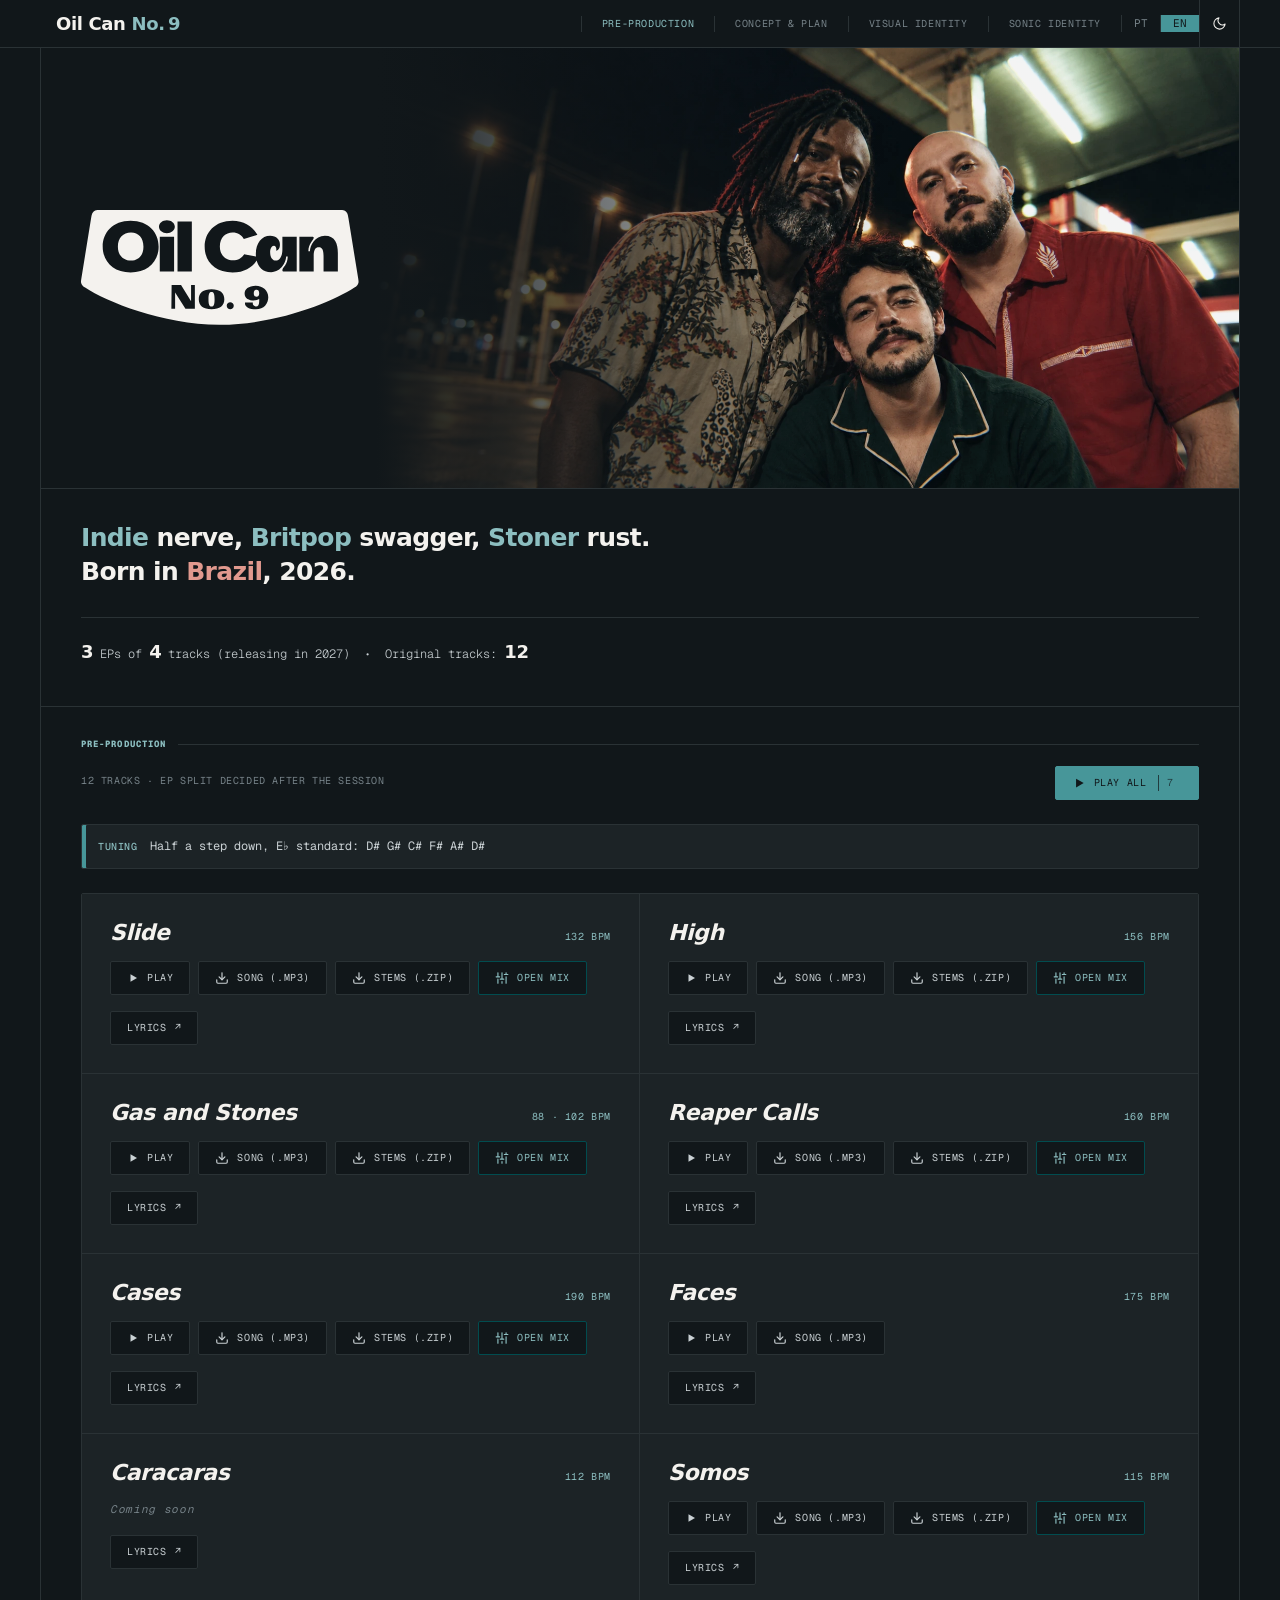
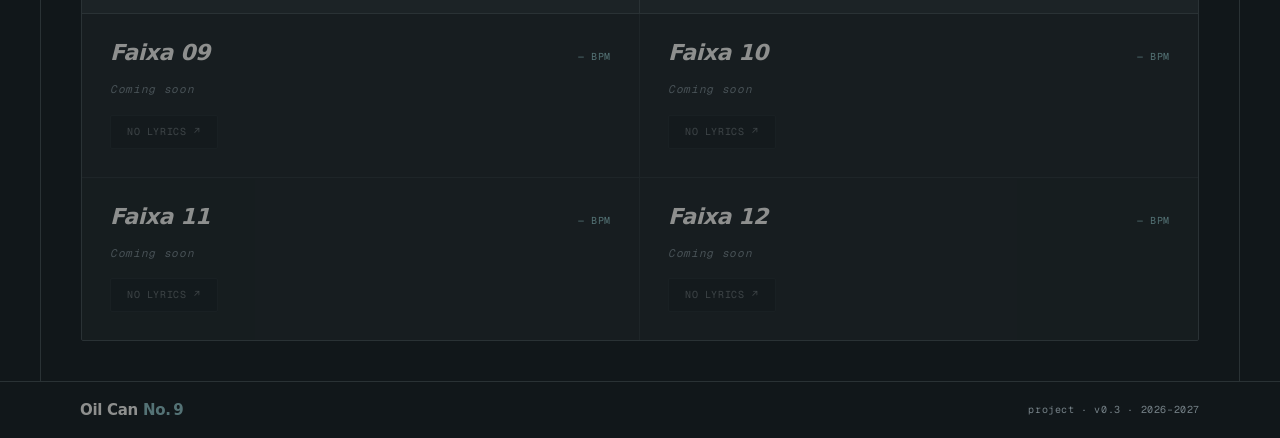
==== index.html @ 15b7b718 "Add synchronized stem mixer to the player" ====
<!DOCTYPE html>
<html lang="en" data-theme="dark">
<head>
<meta charset="UTF-8">
<meta name="viewport" content="width=device-width, initial-scale=1.0">
<title>Oil Can No. 9 — Projeto</title>
<meta name="description" content="Diretrizes e plano do projeto Oil Can No. 9 (OCN9): pré-produção, conceito, identidade visual e identidade sonora.">
<meta name="color-scheme" content="light dark">
<meta name="theme-color" content="#11171A">

<!-- Ícones: SVG para navegador moderno, PNG de reserva e o da tela
     inicial do iPhone (quadrado cheio — o iOS arredonda sozinho). -->
<link rel="icon" href="assets/icons/favicon.svg" type="image/svg+xml">
<link rel="icon" href="assets/icons/favicon-32.png" type="image/png" sizes="32x32">
<link rel="apple-touch-icon" href="assets/icons/apple-touch-icon.png">

<!-- Miniatura ao compartilhar (WhatsApp, iMessage, redes). A imagem
     precisa de URL absoluta; abaixo de 300 KB o WhatsApp mostra grande. -->
<meta property="og:type" content="website">
<meta property="og:site_name" content="Oil Can No. 9">
<meta property="og:title" content="Oil Can No. 9 — Projeto">
<meta property="og:description" content="Pré-produção, conceito, identidade visual e identidade sonora da Oil Can No. 9.">
<meta property="og:url" content="https://oilcan.vercel.app/">
<meta property="og:image" content="https://oilcan.vercel.app/assets/icons/og-image.jpg">
<meta property="og:image:width" content="1200">
<meta property="og:image:height" content="630">
<meta property="og:image:alt" content="Logotipo Oil Can No. 9 ao lado da foto dos três integrantes à noite">
<meta property="og:locale" content="pt_BR">
<meta name="twitter:card" content="summary_large_image">

<link rel="preconnect" href="https://api.fontshare.com">
<link rel="preconnect" href="https://fonts.googleapis.com">
<link rel="preconnect" href="https://fonts.gstatic.com" crossorigin>
<link rel="stylesheet" href="https://api.fontshare.com/v2/css?f[]=cabinet-grotesk@800,700,500,400&display=swap">
<link rel="stylesheet" href="https://fonts.googleapis.com/css2?family=Geist+Mono:wght@300;400;500&display=swap">

<!-- Cascata do design system: tokens → base → layout → componentes → utilitários.
     A ordem importa: utilitários sempre por último. -->
<link rel="stylesheet" href="css/tokens.css">
<link rel="stylesheet" href="css/base.css">
<link rel="stylesheet" href="css/layout.css">
<link rel="stylesheet" href="css/components.css">
<link rel="stylesheet" href="css/utilities.css">

<!-- Aplica o tema salvo antes da primeira pintura, para não piscar branco. -->
<script>
  /* O padrão da marca é a UI negativa. O <html> já nasce data-theme="dark";
     isto aqui só respeita uma escolha anterior do visitante. */
  try {
    var t = localStorage.getItem('ocn9:theme');
    if (t === 'light' || t === 'dark') document.documentElement.setAttribute('data-theme', t);
  } catch (e) {}
</script>
</head>
<body>

<a class="skip-link" href="#main">Ir para o conteúdo</a>

<!-- ============================================================
     SPRITE SVG
     O logotipo fica inline para poder trocar de cor por CSS —
     só a versão monocromática existe. O símbolo (a lata) é pesado
     e entra por <img>, em dois arquivos: 2 cores e negativo creme.
     ============================================================ -->
<svg width="0" height="0" style="position:absolute" aria-hidden="true" focusable="false" xmlns="http://www.w3.org/2000/svg">
  <defs>
    <g id="ocn9-logo">
<path d="M556.619 0C563.299 2.39626e-08 566.639 0.00050211 569.335 1.22363C571.711 2.30176 573.729 4.0369 575.153 6.22363C576.767 8.70513 577.271 12.0076 578.275 18.6113L599.235 148.081C599.907 152.504 600.243 154.716 599.799 157.028C599.441 158.893 598.443 161.145 597.303 162.664C595.889 164.547 594.28 165.616 591.064 167.752C545.043 198.31 424.626 247.773 300.99 248.296L300.986 248.301C300.657 248.301 300.327 248.3 299.999 248.299C299.672 248.3 299.344 248.301 299.016 248.301L299.013 248.299L299.01 248.296C175.374 247.773 54.9576 198.31 8.93668 167.752C5.72008 165.616 4.11096 164.547 2.69742 162.664C1.55725 161.145 0.559604 158.893 0.201329 157.028C-0.242777 154.716 0.093272 152.504 0.765782 148.081L21.7267 18.6113C22.7308 12.0078 23.2324 8.7051 24.8468 6.22363C26.2699 4.03673 28.2893 2.30184 30.6652 1.22363C33.3612 0.000410795 36.7024 1.66684e-08 43.382 0H556.619ZM322.55 199.301C318.53 199.301 315.035 202.445 315.035 206.9C315.035 211.617 318.53 214.675 322.55 214.675C326.744 214.675 330.239 211.617 330.239 206.9C330.239 202.446 326.744 199.301 322.55 199.301ZM282.232 171.436C264.056 171.436 254.619 178.861 254.619 193.012C254.619 207.25 264.057 214.587 282.232 214.587C300.319 214.587 309.844 207.25 309.844 193.012C309.844 178.861 300.319 171.436 282.232 171.436ZM377.822 164.011C361.832 164.011 353.705 172.047 353.705 180.782C353.705 190.653 363.23 195.545 373.803 195.545C378.172 195.545 382.104 194.671 385.249 192.662V197.117C385.249 204.979 382.977 208.385 378.259 208.385C373.453 208.385 371.356 205.065 371.356 201.746C371.356 201.222 371.443 200.698 371.53 200.174H354.666C354.579 200.785 354.491 201.397 354.491 202.009C354.492 209.433 363.754 214.587 378.259 214.587C395.648 214.587 404.822 202.445 404.822 188.644C404.822 174.93 393.551 164.011 377.822 164.011ZM195.913 162.264L195.389 213.714H203.428V178.511L225.797 213.714H246.157V162.264H237.944V197.204L216.273 162.264H195.913ZM282.232 177.463C286.688 177.463 288.785 180.957 288.785 193.012C288.785 205.153 286.688 208.647 282.232 208.647C277.688 208.647 275.591 205.153 275.591 193.012C275.591 180.957 277.688 177.463 282.232 177.463ZM379.483 172.134C382.803 172.134 385.249 174.58 385.249 179.733C385.249 185.062 382.803 187.421 379.483 187.421C376.075 187.421 373.453 185.062 373.453 179.733C373.453 174.58 376.075 172.134 379.483 172.134ZM107.229 23.1982C68.3698 23.1983 46.9251 48.8167 46.925 79.3281C46.925 109.552 68.3696 135.026 107.229 135.026C146.232 135.026 167.82 109.552 167.82 79.3281C167.82 48.8167 146.231 23.1983 107.229 23.1982ZM327.655 23.1982C289.804 23.1982 267.352 48.2416 267.352 79.041C267.352 110.704 288.653 135.026 327.655 135.026C354.406 135.026 370.903 122.89 379.735 109.054C383.264 122.609 392.469 134.307 410.92 134.307C433.947 134.306 443.446 111.135 443.446 100.772H446.901C446.901 118.043 435.387 125.096 435.387 129.989C435.387 131.86 435.674 132.868 439.56 132.868H466.33V58.0283H435.387V85.373C435.387 100.629 428.91 109.408 421.138 109.408C413.798 109.408 408.905 102.5 408.904 91.2744C408.904 84.3662 411.927 77.4573 416.964 77.457C420.706 77.4571 422.289 81.631 422.289 84.6533C422.289 85.8046 422.146 86.9562 421.714 88.1074C425.888 87.3877 430.062 83.5016 430.062 74.7227C430.062 65.08 423.009 55.8693 408.761 55.8691C390.627 55.8691 377.961 72.1322 377.961 94.584C377.961 96.6086 378.058 98.6684 378.265 100.73L352.697 95.7354C348.092 103.939 339.457 108.833 328.087 108.833C314.99 108.833 300.166 99.9095 300.166 79.041C300.166 59.0358 312.975 48.8164 327.655 48.8164C338.881 48.8165 347.229 54.142 351.979 62.7773L381.338 53.71C372.559 37.303 353.993 23.1983 327.655 23.1982ZM208.66 132.868H239.604V24.9258H208.66V132.868ZM527.217 55.8691C505.341 55.8694 494.979 77.8896 494.979 89.4033H491.525C491.525 72.5645 503.038 64.936 503.038 60.1865C503.038 59.0352 502.75 58.0283 499.008 58.0283H472.095V132.868H503.038V99.334C503.038 86.0932 506.925 80.7676 513.977 80.7676C521.604 80.7677 524.339 86.6686 524.339 100.341V132.868H555.282V92.8574C555.282 73.4279 549.669 55.8692 527.217 55.8691ZM170.309 132.867H201.252V58.0283H170.309V132.867ZM108.092 48.8164C124.499 48.8164 135.006 60.6186 135.006 79.1846C135.006 97.4626 124.499 109.408 108.092 109.408C91.1093 109.408 79.7395 97.4626 79.7394 79.1846C79.7395 60.6187 91.1092 48.8165 108.092 48.8164ZM185.709 22.335C176.066 22.335 168.582 28.5241 168.582 36.2959C168.582 44.0675 176.067 50.2559 185.709 50.2559C195.208 50.2556 202.835 44.0673 202.835 36.2959C202.835 28.5242 195.208 22.3352 185.709 22.335Z" fill="currentColor"/>
</g>
  </defs>
</svg>

<!-- ============================================================
     NAVEGAÇÃO
     ============================================================ -->
<nav class="nav" id="nav">
  <div class="nav__inner">
    <div class="nav__brand">
      <span class="wordmark">Oil Can <span class="wordmark__no9">No.&thinsp;9</span></span>
    </div>

    <!-- No desktop este bloco é a própria barra; abaixo de 600px ele vira
         a gaveta que o hambúrguer abre. Os botões são os mesmos nos dois
         casos — só a apresentação muda. -->
    <div class="nav__menu" id="navMenu">
      <ul class="nav__tabs" role="tablist" aria-label="Seções do projeto">
        <li role="presentation">
          <button class="nav__tab" role="tab" id="tab-preprod" aria-controls="panel-preprod"
                  aria-selected="true" tabindex="0" data-i18n="navPre">Pre-production</button>
        </li>
        <li role="presentation">
          <button class="nav__tab" role="tab" id="tab-plano" aria-controls="panel-plano"
                  aria-selected="false" tabindex="-1" data-i18n="navCon">Concept & plan</button>
        </li>
        <li role="presentation">
          <button class="nav__tab" role="tab" id="tab-visual" aria-controls="panel-visual"
                  aria-selected="false" tabindex="-1" data-i18n="navVis">Visual identity</button>
        </li>
        <li role="presentation">
          <button class="nav__tab" role="tab" id="tab-sonora" aria-controls="panel-sonora"
                  aria-selected="false" tabindex="-1" data-i18n="navSon">Sonic identity</button>
        </li>
      </ul>

      <ul class="nav__lang">
        <li><button class="nav__tab nav__util" data-lang="pt" aria-pressed="false" lang="pt">PT</button></li>
        <li><button class="nav__tab nav__util" data-lang="en" aria-pressed="true" lang="en">EN</button></li>
      </ul>
    </div>

    <!-- Sempre visível na barra, em qualquer largura. -->
    <div class="nav__actions">
      <span class="nav__current" id="navCurrent" aria-hidden="true"></span>

      <button class="nav__tab nav__util" data-theme-toggle aria-pressed="true" aria-label="Alternar tema claro e escuro">
        <svg data-theme-icon="light" viewBox="0 0 24 24" fill="none" stroke="currentColor" stroke-width="1.7" stroke-linecap="round" aria-hidden="true" hidden>
          <circle cx="12" cy="12" r="4"/>
          <path d="M12 2v2M12 20v2M4.9 4.9l1.4 1.4M17.7 17.7l1.4 1.4M2 12h2M20 12h2M4.9 19.1l1.4-1.4M17.7 6.3l1.4-1.4"/>
        </svg>
        <svg data-theme-icon="dark" viewBox="0 0 24 24" fill="none" stroke="currentColor" stroke-width="1.7" stroke-linecap="round" stroke-linejoin="round" aria-hidden="true">
          <path d="M21 12.8A9 9 0 1 1 11.2 3a7 7 0 0 0 9.8 9.8z"/>
        </svg>
      </button>

      <button class="nav__tab nav__util nav__burger" id="navBurger" type="button"
              aria-expanded="false" aria-controls="navMenu" aria-label="Abrir menu">
        <svg data-menu-icon="closed" viewBox="0 0 24 24" fill="none" stroke="currentColor" stroke-width="1.8" stroke-linecap="round" aria-hidden="true">
          <path d="M3 6h18M3 12h18M3 18h18"/>
        </svg>
        <svg data-menu-icon="open" viewBox="0 0 24 24" fill="none" stroke="currentColor" stroke-width="1.8" stroke-linecap="round" aria-hidden="true" hidden>
          <path d="M5 5l14 14M19 5L5 19"/>
        </svg>
      </button>
    </div>
  </div>
</nav>

<main class="page" id="main">

<!-- ============================================================
     ABA 1 · PRÉ-PRODUÇÃO
     ============================================================ -->
<section class="tab-panel is-active" id="panel-preprod" role="tabpanel" aria-labelledby="tab-preprod" tabindex="0">

  <!-- Hero: logo sobre o preto à esquerda, foto à direita sob retícula.
       Fica sempre escuro, nos dois temas — é peça de marca, não interface. -->
  <header class="hero">
    <img class="hero__photo" src="assets/photos/photo-header.webp" width="1672" height="941"
         alt="The three members of Oil Can No. 9 at night, under the lights of a petrol station canopy" fetchpriority="high">
    <div class="hero__content">
      <svg class="hero__logo" viewBox="0 0 600 249" role="img" aria-label="Oil Can No. 9">
        <use href="#ocn9-logo"/>
      </svg>
    </div>
  </header>

  <div class="section">
    <p class="masthead__tagline masthead__tagline--solo" data-i18n="tagline"><span class="is-accent">Indie</span> nerve, <span class="is-accent">Britpop</span> swagger, <span class="is-accent">Stoner</span> rust.<br>Born in <span class="is-highlight">Brazil</span>, 2026.</p>
    <p class="masthead__stats" data-i18n="heroLine"><strong>3</strong> EPs of <strong>4</strong> tracks (releasing in 2027) &nbsp;•&nbsp; Original tracks: <strong>12</strong></p>
  </div>

  <div class="section">
    <h2 class="section-label" data-i18n="slPre">Pre-production</h2>
    <div class="cluster-between mb-6">
      <p class="section-note mb-0" data-i18n="preprodNote">12 tracks · EP split decided after the session</p>
      <button class="btn btn--accent" type="button" id="playAll">
        <svg viewBox="0 0 24 24" fill="currentColor" aria-hidden="true"><path d="M7 4.5v15l13-7.5z"/></svg>
        <span data-i18n="playAll">Play all</span>
        <span class="btn__count" id="playAllCount"></span>
      </button>
    </div>

    <p class="tuning" data-i18n="tuning"><strong>Tuning</strong> Half a step down, E&#9837; standard: D# G# C# F# A# D#</p>

    <div class="track-grid">

      <!-- 01 · SLIDE -->
      <article class="track" data-track data-src="assets/audio/Slide-Pre-v2.mp3" data-slug="slide">
        <div class="track__header">
          <h3 class="track__title">Slide</h3>
          <span class="track__bpm">132 BPM</span>
        </div>
        <div class="track__actions">
          <button class="btn btn--play" type="button" data-play aria-pressed="false">
            <svg data-play-icon="play" viewBox="0 0 24 24" fill="currentColor" aria-hidden="true"><path d="M7 4.5v15l13-7.5z"/></svg>
            <svg data-play-icon="pause" viewBox="0 0 24 24" fill="currentColor" aria-hidden="true" hidden><path d="M7 4.5h3.5v15H7zM13.5 4.5H17v15h-3.5z"/></svg>
            <span data-play-label>Play</span>
          </button>
          <a class="btn" href="assets/audio/Slide-Pre-v2.mp3" download>
            <svg viewBox="0 0 24 24" fill="none" stroke="currentColor" stroke-width="2" stroke-linecap="round" stroke-linejoin="round" aria-hidden="true">
              <path d="M21 15v4a2 2 0 0 1-2 2H5a2 2 0 0 1-2-2v-4"/><polyline points="7 10 12 15 17 10"/><line x1="12" y1="15" x2="12" y2="3"/>
            </svg>
            <span data-i18n="dlMp3">Song (.mp3)</span>
          </a>
          <a class="btn" href="assets/audio/Slide-Tracks.zip" download>
            <svg viewBox="0 0 24 24" fill="none" stroke="currentColor" stroke-width="2" stroke-linecap="round" stroke-linejoin="round" aria-hidden="true">
              <path d="M21 15v4a2 2 0 0 1-2 2H5a2 2 0 0 1-2-2v-4"/><polyline points="7 10 12 15 17 10"/><line x1="12" y1="15" x2="12" y2="3"/>
            </svg>
            <span data-i18n="dlStems">Stems (.zip)</span>
          </a>
          <button class="btn btn--mix" type="button" data-open-mix aria-haspopup="dialog" aria-controls="mixDialog" hidden>
            <svg viewBox="0 0 24 24" fill="none" stroke="currentColor" stroke-width="2" stroke-linecap="round" aria-hidden="true"><path d="M5 3v7m0 4v7m7-18v11m0 4v3m7-18v3m0 4v11M2 10h6m1 4h6m1-8h6"/></svg>
            <span data-i18n="mixOpen">Open mix</span>
          </button>
        </div>
        <div>
          <button class="btn" data-lyrics><span data-i18n="lyr">Lyrics</span> <span class="btn__arrow" aria-hidden="true">&#8599;</span></button>
          <div class="track__lyrics">
            <div class="lyrics">life is ice, too thin to walk
every step is a beat, it can crack
why not&#8230; choose to slide?
I see something in your smile

why?

life is ice, too cold to cross
every choice is a beat, we can freeze
why don&#8217;t&#8230; you choose to slide?
I see in your smile something like a goodbye

come, come over... slide
come, come over... slide again
come, come over... slide and leave me behind, someday

life is ice, too thin to walk
every step is a beat, it can crack
why not&#8230; choose to slide?
I see something in your smile

why? why? why&#8230; [Bridge]

life is ice, too cold to cross
every choice is a beat, we can freeze
why don&#8217;t&#8230; you choose to slide?
I see in your smile something like a goodbye

come, come over... slide
come, come over... slide again

come, come over... slide
come, come over... slide again
come, come over... slide and leave me behind, someday</div>
          </div>
        </div>
      </article>

      <!-- 02 · HIGH -->
      <article class="track" data-track data-src="assets/audio/High-Pre-v2.mp3" data-slug="high">
        <div class="track__header">
          <h3 class="track__title">High</h3>
          <span class="track__bpm">156 BPM</span>
        </div>
        <div class="track__actions">
          <button class="btn btn--play" type="button" data-play aria-pressed="false">
            <svg data-play-icon="play" viewBox="0 0 24 24" fill="currentColor" aria-hidden="true"><path d="M7 4.5v15l13-7.5z"/></svg>
            <svg data-play-icon="pause" viewBox="0 0 24 24" fill="currentColor" aria-hidden="true" hidden><path d="M7 4.5h3.5v15H7zM13.5 4.5H17v15h-3.5z"/></svg>
            <span data-play-label>Play</span>
          </button>
          <a class="btn" href="assets/audio/High-Pre-v2.mp3" download>
            <svg viewBox="0 0 24 24" fill="none" stroke="currentColor" stroke-width="2" stroke-linecap="round" stroke-linejoin="round" aria-hidden="true">
              <path d="M21 15v4a2 2 0 0 1-2 2H5a2 2 0 0 1-2-2v-4"/><polyline points="7 10 12 15 17 10"/><line x1="12" y1="15" x2="12" y2="3"/>
            </svg>
            <span data-i18n="dlMp3">Song (.mp3)</span>
          </a>
          <a class="btn" href="assets/audio/High-Tracks.zip" download>
            <svg viewBox="0 0 24 24" fill="none" stroke="currentColor" stroke-width="2" stroke-linecap="round" stroke-linejoin="round" aria-hidden="true">
              <path d="M21 15v4a2 2 0 0 1-2 2H5a2 2 0 0 1-2-2v-4"/><polyline points="7 10 12 15 17 10"/><line x1="12" y1="15" x2="12" y2="3"/>
            </svg>
            <span data-i18n="dlStems">Stems (.zip)</span>
          </a>
          <button class="btn btn--mix" type="button" data-open-mix aria-haspopup="dialog" aria-controls="mixDialog" hidden>
            <svg viewBox="0 0 24 24" fill="none" stroke="currentColor" stroke-width="2" stroke-linecap="round" aria-hidden="true"><path d="M5 3v7m0 4v7m7-18v11m0 4v3m7-18v3m0 4v11M2 10h6m1 4h6m1-8h6"/></svg>
            <span data-i18n="mixOpen">Open mix</span>
          </button>
        </div>
        <div>
          <button class="btn" data-lyrics><span data-i18n="lyr">Lyrics</span> <span class="btn__arrow" aria-hidden="true">&#8599;</span></button>
          <div class="track__lyrics">
            <div class="lyrics">you say enough to stay here
you gotta come and find me today
let the night become your own
angels and demons are gone, please, be done

you say enough for me to stay here
you can see through the magic haze
letting go and drifting away
going to stop giving in to someone

high... and let me lie down, going crazy
higher... than anyone's ever lain

deeper than you've ever dared
denser than you've ever known
further than you've ever gone
higher than you've ever flown
do you understand? Go deep into these clouds</div>
          </div>
        </div>
      </article>

      <!-- 03 · GAS AND STONES — dois andamentos -->
      <article class="track" data-track data-src="assets/audio/Gas-v2.mp3" data-slug="gas">
        <div class="track__header">
          <h3 class="track__title">Gas and Stones</h3>
          <span class="track__bpm">88 · 102 BPM</span>
        </div>
        <div class="track__actions">
          <button class="btn btn--play" type="button" data-play aria-pressed="false">
            <svg data-play-icon="play" viewBox="0 0 24 24" fill="currentColor" aria-hidden="true"><path d="M7 4.5v15l13-7.5z"/></svg>
            <svg data-play-icon="pause" viewBox="0 0 24 24" fill="currentColor" aria-hidden="true" hidden><path d="M7 4.5h3.5v15H7zM13.5 4.5H17v15h-3.5z"/></svg>
            <span data-play-label>Play</span>
          </button>
          <a class="btn" href="assets/audio/Gas-v2.mp3" download>
            <svg viewBox="0 0 24 24" fill="none" stroke="currentColor" stroke-width="2" stroke-linecap="round" stroke-linejoin="round" aria-hidden="true">
              <path d="M21 15v4a2 2 0 0 1-2 2H5a2 2 0 0 1-2-2v-4"/><polyline points="7 10 12 15 17 10"/><line x1="12" y1="15" x2="12" y2="3"/>
            </svg>
            <span data-i18n="dlMp3">Song (.mp3)</span>
          </a>
          <a class="btn" href="assets/audio/Gas-Tracks.zip" download>
            <svg viewBox="0 0 24 24" fill="none" stroke="currentColor" stroke-width="2" stroke-linecap="round" stroke-linejoin="round" aria-hidden="true">
              <path d="M21 15v4a2 2 0 0 1-2 2H5a2 2 0 0 1-2-2v-4"/><polyline points="7 10 12 15 17 10"/><line x1="12" y1="15" x2="12" y2="3"/>
            </svg>
            <span data-i18n="dlStems">Stems (.zip)</span>
          </a>
          <button class="btn btn--mix" type="button" data-open-mix aria-haspopup="dialog" aria-controls="mixDialog" hidden>
            <svg viewBox="0 0 24 24" fill="none" stroke="currentColor" stroke-width="2" stroke-linecap="round" aria-hidden="true"><path d="M5 3v7m0 4v7m7-18v11m0 4v3m7-18v3m0 4v11M2 10h6m1 4h6m1-8h6"/></svg>
            <span data-i18n="mixOpen">Open mix</span>
          </button>
        </div>
        <div>
          <button class="btn" data-lyrics><span data-i18n="lyr">Lyrics</span> <span class="btn__arrow" aria-hidden="true">&#8599;</span></button>
          <div class="track__lyrics">
            <div class="lyrics">days before the sun stood still
hills are frame for someone else
god says that is your son
call for your saver going down

gas and stones can fill the frame now
gas and stones can fill the frame now

the same son fears the hills
he wants to see, but he can&#8217;t tell
concrete and the abstract
better to save now

gas and stones can fill the frame now
gas and stones can fill the frame now

that&#8217;s how I feel
that energy of gas
closer to the mass

that&#8217;s how we fall
that energy of gas
close to the masks, now</div>
          </div>
        </div>
      </article>

      <!-- 04 · REAPER CALLS -->
      <article class="track" data-track data-src="assets/audio/Reaper-Pre-v1.mp3" data-slug="reapercalls">
        <div class="track__header">
          <h3 class="track__title">Reaper Calls</h3>
          <span class="track__bpm">160 BPM</span>
        </div>
        <div class="track__actions">
          <button class="btn btn--play" type="button" data-play aria-pressed="false">
            <svg data-play-icon="play" viewBox="0 0 24 24" fill="currentColor" aria-hidden="true"><path d="M7 4.5v15l13-7.5z"/></svg>
            <svg data-play-icon="pause" viewBox="0 0 24 24" fill="currentColor" aria-hidden="true" hidden><path d="M7 4.5h3.5v15H7zM13.5 4.5H17v15h-3.5z"/></svg>
            <span data-play-label>Play</span>
          </button>
          <a class="btn" href="assets/audio/Reaper-Pre-v1.mp3" download>
            <svg viewBox="0 0 24 24" fill="none" stroke="currentColor" stroke-width="2" stroke-linecap="round" stroke-linejoin="round" aria-hidden="true">
              <path d="M21 15v4a2 2 0 0 1-2 2H5a2 2 0 0 1-2-2v-4"/><polyline points="7 10 12 15 17 10"/><line x1="12" y1="15" x2="12" y2="3"/>
            </svg>
            <span data-i18n="dlMp3">Song (.mp3)</span>
          </a>
          <a class="btn" href="assets/audio/Reaper-Tracks.zip" download>
            <svg viewBox="0 0 24 24" fill="none" stroke="currentColor" stroke-width="2" stroke-linecap="round" stroke-linejoin="round" aria-hidden="true">
              <path d="M21 15v4a2 2 0 0 1-2 2H5a2 2 0 0 1-2-2v-4"/><polyline points="7 10 12 15 17 10"/><line x1="12" y1="15" x2="12" y2="3"/>
            </svg>
            <span data-i18n="dlStems">Stems (.zip)</span>
          </a>
          <button class="btn btn--mix" type="button" data-open-mix aria-haspopup="dialog" aria-controls="mixDialog" hidden>
            <svg viewBox="0 0 24 24" fill="none" stroke="currentColor" stroke-width="2" stroke-linecap="round" aria-hidden="true"><path d="M5 3v7m0 4v7m7-18v11m0 4v3m7-18v3m0 4v11M2 10h6m1 4h6m1-8h6"/></svg>
            <span data-i18n="mixOpen">Open mix</span>
          </button>
        </div>
        <div>
          <button class="btn" data-lyrics><span data-i18n="lyr">Lyrics</span> <span class="btn__arrow" aria-hidden="true">&#8599;</span></button>
          <div class="track__lyrics">
            <div class="lyrics">fast steed through an open space
seven suns guide the way
no man's land
one more stand
before the reaper calls, again

long, blonde hair
fragmented eyes
stone cold air

mothership answer the phone
I can't complain this far I've come
no more lies
one might cry
before the reaper calls

long, blonde hair
fragmented eyes
it feels so nice a joyfull laugh
before reaper calls</div>
          </div>
        </div>
      </article>

      <!-- 05 · CASES -->
      <article class="track" data-track data-src="assets/audio/Cases-v4.mp3" data-slug="cases">
        <div class="track__header">
          <h3 class="track__title">Cases</h3>
          <span class="track__bpm">190 BPM</span>
        </div>
        <div class="track__actions">
          <button class="btn btn--play" type="button" data-play aria-pressed="false">
            <svg data-play-icon="play" viewBox="0 0 24 24" fill="currentColor" aria-hidden="true"><path d="M7 4.5v15l13-7.5z"/></svg>
            <svg data-play-icon="pause" viewBox="0 0 24 24" fill="currentColor" aria-hidden="true" hidden><path d="M7 4.5h3.5v15H7zM13.5 4.5H17v15h-3.5z"/></svg>
            <span data-play-label>Play</span>
          </button>
          <a class="btn" href="assets/audio/Cases-v4.mp3" download>
            <svg viewBox="0 0 24 24" fill="none" stroke="currentColor" stroke-width="2" stroke-linecap="round" stroke-linejoin="round" aria-hidden="true">
              <path d="M21 15v4a2 2 0 0 1-2 2H5a2 2 0 0 1-2-2v-4"/><polyline points="7 10 12 15 17 10"/><line x1="12" y1="15" x2="12" y2="3"/>
            </svg>
            <span data-i18n="dlMp3">Song (.mp3)</span>
          </a>
          <a class="btn" href="assets/audio/Cases-Tracks.zip" download>
            <svg viewBox="0 0 24 24" fill="none" stroke="currentColor" stroke-width="2" stroke-linecap="round" stroke-linejoin="round" aria-hidden="true">
              <path d="M21 15v4a2 2 0 0 1-2 2H5a2 2 0 0 1-2-2v-4"/><polyline points="7 10 12 15 17 10"/><line x1="12" y1="15" x2="12" y2="3"/>
            </svg>
            <span data-i18n="dlStems">Stems (.zip)</span>
          </a>
          <button class="btn btn--mix" type="button" data-open-mix aria-haspopup="dialog" aria-controls="mixDialog" hidden>
            <svg viewBox="0 0 24 24" fill="none" stroke="currentColor" stroke-width="2" stroke-linecap="round" aria-hidden="true"><path d="M5 3v7m0 4v7m7-18v11m0 4v3m7-18v3m0 4v11M2 10h6m1 4h6m1-8h6"/></svg>
            <span data-i18n="mixOpen">Open mix</span>
          </button>
        </div>
        <div>
          <button class="btn" data-lyrics><span data-i18n="lyr">Lyrics</span> <span class="btn__arrow" aria-hidden="true">&#8599;</span></button>
          <div class="track__lyrics">
            <div class="lyrics">my high heels get thicker
by incidence, or not
you are my shadow now
I covered up in your sheets

oh, tiny cases
how to absorb
tiny in some cases
or bigger than a city block
tiny in some cases...

a shape, a cry, a fright
to feed myself upon
from dust to steel or water
wherever I want, I can be

oh, tiny cases
how to absorb
tiny in some cases
or bigger than a city block
tiny in some cases...

you see someone
picture someone better
you see beyond
design a better me

show me something wrong
that I haven&#8217;t tried reparing
that I haven&#8217;t
that I haven&#8217;t tried reparing

...tiny in some cases</div>
          </div>
        </div>
      </article>

      <!-- 06 · FACES -->
      <article class="track" data-track data-src="assets/audio/Faces-v1.mp3" data-slug="faces">
        <div class="track__header">
          <h3 class="track__title">Faces</h3>
          <span class="track__bpm">175 BPM</span>
        </div>
        <div class="track__actions">
          <button class="btn btn--play" type="button" data-play aria-pressed="false">
            <svg data-play-icon="play" viewBox="0 0 24 24" fill="currentColor" aria-hidden="true"><path d="M7 4.5v15l13-7.5z"/></svg>
            <svg data-play-icon="pause" viewBox="0 0 24 24" fill="currentColor" aria-hidden="true" hidden><path d="M7 4.5h3.5v15H7zM13.5 4.5H17v15h-3.5z"/></svg>
            <span data-play-label>Play</span>
          </button>
          <a class="btn" href="assets/audio/Faces-v1.mp3" download>
            <svg viewBox="0 0 24 24" fill="none" stroke="currentColor" stroke-width="2" stroke-linecap="round" stroke-linejoin="round" aria-hidden="true">
              <path d="M21 15v4a2 2 0 0 1-2 2H5a2 2 0 0 1-2-2v-4"/><polyline points="7 10 12 15 17 10"/><line x1="12" y1="15" x2="12" y2="3"/>
            </svg>
            <span data-i18n="dlMp3">Song (.mp3)</span>
          </a>
        </div>
        <div>
          <button class="btn" data-lyrics><span data-i18n="lyr">Lyrics</span> <span class="btn__arrow" aria-hidden="true">&#8599;</span></button>
          <div class="track__lyrics">
            <div class="lyrics">there's somewhere to walk
a road gives it meaning
there's somewhere to begin
even facing, friendless

but I live not knowing
I laugh to see more wrinkles
I disguise it &#8212; cover for me, please
less guilt, I wear my gloves

I know where they go
and I will find it, even if blind
forget me, I'll still go on

there's reason to breathe
but I cover myself in excuses
I grow, I hope to understand
what marks a life
what strikes and takes root

I know where they go
and I will find it, even if blind
forget me, I'll still go on</div>
          </div>
        </div>
      </article>

      <!-- 07 · CARACARAS -->
      <article class="track">
        <div class="track__header">
          <h3 class="track__title">Caracaras</h3>
          <span class="track__bpm">112 BPM</span>
        </div>
        <p class="track__status" data-i18n="soon">Coming soon</p>
        <div>
          <button class="btn" data-lyrics><span data-i18n="lyr">Lyrics</span> <span class="btn__arrow" aria-hidden="true">&#8599;</span></button>
          <div class="track__lyrics">
            <div class="lyrics">in a window, I see a caracara awake
unusual, but my brain doesn't say
the thawing meat is ready for the fun
poke something, wait for the answer

they're gonna press their prey
what is the consequence?
and who is it for?

a deal between caracaras and sharks
a deal between meat and humans
who do you think is the prey?
in short, we have a meal deal!</div>
          </div>
        </div>
      </article>

      <!-- 08 · SOMOS -->
      <article class="track" data-track data-src="assets/audio/Somos-Pre-v1.mp3" data-slug="somos">
        <div class="track__header">
          <h3 class="track__title">Somos</h3>
          <span class="track__bpm">115 BPM</span>
        </div>
        <div class="track__actions">
          <button class="btn btn--play" type="button" data-play aria-pressed="false">
            <svg data-play-icon="play" viewBox="0 0 24 24" fill="currentColor" aria-hidden="true"><path d="M7 4.5v15l13-7.5z"/></svg>
            <svg data-play-icon="pause" viewBox="0 0 24 24" fill="currentColor" aria-hidden="true" hidden><path d="M7 4.5h3.5v15H7zM13.5 4.5H17v15h-3.5z"/></svg>
            <span data-play-label>Play</span>
          </button>
          <a class="btn" href="assets/audio/Somos-Pre-v1.mp3" download>
            <svg viewBox="0 0 24 24" fill="none" stroke="currentColor" stroke-width="2" stroke-linecap="round" stroke-linejoin="round" aria-hidden="true">
              <path d="M21 15v4a2 2 0 0 1-2 2H5a2 2 0 0 1-2-2v-4"/><polyline points="7 10 12 15 17 10"/><line x1="12" y1="15" x2="12" y2="3"/>
            </svg>
            <span data-i18n="dlMp3">Song (.mp3)</span>
          </a>
          <a class="btn" href="assets/audio/Somos-Tracks.zip" download>
            <svg viewBox="0 0 24 24" fill="none" stroke="currentColor" stroke-width="2" stroke-linecap="round" stroke-linejoin="round" aria-hidden="true">
              <path d="M21 15v4a2 2 0 0 1-2 2H5a2 2 0 0 1-2-2v-4"/><polyline points="7 10 12 15 17 10"/><line x1="12" y1="15" x2="12" y2="3"/>
            </svg>
            <span data-i18n="dlStems">Stems (.zip)</span>
          </a>
          <button class="btn btn--mix" type="button" data-open-mix aria-haspopup="dialog" aria-controls="mixDialog" hidden>
            <svg viewBox="0 0 24 24" fill="none" stroke="currentColor" stroke-width="2" stroke-linecap="round" aria-hidden="true"><path d="M5 3v7m0 4v7m7-18v11m0 4v3m7-18v3m0 4v11M2 10h6m1 4h6m1-8h6"/></svg>
            <span data-i18n="mixOpen">Open mix</span>
          </button>
        </div>
        <div>
          <button class="btn" data-lyrics><span data-i18n="lyr">Lyrics</span> <span class="btn__arrow" aria-hidden="true">&#8599;</span></button>
          <div class="track__lyrics">
            <div class="lyrics">o querem de você
absorvem com beijos, carregam

não dá mais pra viver
com tudo isso, com mais

viver com mais
com tudo isso
com mais

somos todos
somos um
somos nenhum

somos só
o melhor, o pior
o neutro

ainda há, o que viver
ainda há, ainda há

o que viver
o que viver?
o que viver
o que viver?</div>
          </div>
        </div>
      </article>

      <!-- 09–12 · a definir -->
      <article class="track is-pending">
        <div class="track__header"><h3 class="track__title">Faixa 09</h3><span class="track__bpm">— BPM</span></div>
        <p class="track__status" data-i18n="soon">Coming soon</p>
        <div><button class="btn" disabled><span data-i18n="noLyr">No lyrics</span> <span class="btn__arrow" aria-hidden="true">&#8599;</span></button></div>
      </article>
      <article class="track is-pending">
        <div class="track__header"><h3 class="track__title">Faixa 10</h3><span class="track__bpm">— BPM</span></div>
        <p class="track__status" data-i18n="soon">Coming soon</p>
        <div><button class="btn" disabled><span data-i18n="noLyr">No lyrics</span> <span class="btn__arrow" aria-hidden="true">&#8599;</span></button></div>
      </article>
      <article class="track is-pending">
        <div class="track__header"><h3 class="track__title">Faixa 11</h3><span class="track__bpm">— BPM</span></div>
        <p class="track__status" data-i18n="soon">Coming soon</p>
        <div><button class="btn" disabled><span data-i18n="noLyr">No lyrics</span> <span class="btn__arrow" aria-hidden="true">&#8599;</span></button></div>
      </article>
      <article class="track is-pending">
        <div class="track__header"><h3 class="track__title">Faixa 12</h3><span class="track__bpm">— BPM</span></div>
        <p class="track__status" data-i18n="soon">Coming soon</p>
        <div><button class="btn" disabled><span data-i18n="noLyr">No lyrics</span> <span class="btn__arrow" aria-hidden="true">&#8599;</span></button></div>
      </article>

    </div>
  </div>
</section>

<!-- ============================================================
     ABA 2 · CONCEITO E PLANO
     ============================================================ -->
<section class="tab-panel" id="panel-plano" role="tabpanel" aria-labelledby="tab-plano" tabindex="0">

  <div class="section">
    <div class="cluster-between">
      <div class="masthead__logo">
        <svg class="logo logo--hero" viewBox="0 0 600 249" role="img" aria-label="Oil Can No. 9">
          <use href="#ocn9-logo"/>
        </svg>
      </div>
      <p class="masthead__tagline" data-i18n="tagline"><span class="is-accent">Indie</span> nerve, <span class="is-accent">Britpop</span> swagger, <span class="is-accent">Stoner</span> rust.<br>Born in <span class="is-highlight">Brazil</span>, 2026.</p>
    </div>
  </div>

  <div class="section">
    <dl class="meta-list">
      <div class="meta-list__row">
        <dt class="meta-list__key">
          <span data-i18n="mkArq">Archetype</span>
          <button class="btn-help" data-help="arquetipos" aria-label="Sobre arquétipos">?</button>
        </dt>
        <dd class="meta-list__value" data-i18n="mvArq">everyman — urban</dd>
      </div>
      <div class="meta-list__row">
        <dt class="meta-list__key" data-i18n="mkTom">Tone of voice</dt>
        <dd class="meta-list__value meta-list__value--highlight" data-i18n="mvTom">direct · ironic · confident</dd>
      </div>
      <div class="meta-list__row">
        <dt class="meta-list__key" data-i18n="mkEst">Style</dt>
        <dd class="meta-list__value">britpop · indie · stoner</dd>
      </div>
      <div class="meta-list__row">
        <dt class="meta-list__key" data-i18n="mkFor">Line-up</dt>
        <dd class="meta-list__value">power trio</dd>
      </div>
    </dl>

    <div class="divider"></div>

    <h2 class="section-label" data-i18n="slPret">Ambition</h2>
    <div class="prose">
      <p data-i18n="pret1">To be <strong>socially and culturally relevant</strong> to a group of people who care about music — a local scene, say, or a fanbase somewhere else. A fair measure might be presence at gigs — invitations and turnout — and monthly listeners on streaming (possible metrics to track). But output and growth are a consequence, not a condition for existing.</p>
      <p data-i18n="pret2">Adult life keeps its own schedule. So the band’s energy has to be spent <strong>strategically</strong>: content worth making, gigs that give something back, audiences that actually consume music. Festivals, Bolacha Discos, rooms of that kind.</p>
      <p data-i18n="pret3">Writing and producing have to be good moments, rewarded by the experience itself, whatever the outcome.</p>
    </div>

    <div class="divider"></div>

    <h2 class="section-label" data-i18n="slObj">First goal</h2>
    <p class="prose" data-i18n="objTxt">Build an original repertoire and start playing live.</p>
  </div>

  <div class="section">
    <h2 class="section-label" data-i18n="slPlano">The plan</h2>
    <div class="flow">
      <div class="flow__step">
        <div class="flow__marker">01</div>
        <div class="flow__body">
          <h3 class="flow__title" data-i18n="flow1t">One session only</h3>
          <p class="flow__desc" data-i18n="flow1d">Record <strong>all 12 tracks at once</strong>, live — bass, drums and guitar playing together.</p>
        </div>
      </div>
      <div class="flow__step">
        <div class="flow__marker">02</div>
        <div class="flow__body">
          <h3 class="flow__title" data-i18n="flow2t">Then, four songs at a time</h3>
          <p class="flow__desc" data-i18n="flow2d">Each block runs the same path, in EP order:</p>
          <ul class="flow__list" data-i18n="flow2l"><li><strong>Final tracking</strong> — vocals and effects over the base</li><li><strong>Mixing and mastering</strong></li><li><strong>Visuals for all four</strong> — cover art + at least one video: visualiser, lyric video or music video</li><li><strong>Registration and distribution</strong> — ISRC and submission to the distributor</li><li><strong>Release</strong> — with a Spotify pitch on one focus track</li></ul>
        </div>
      </div>
      <div class="flow__step">
        <div class="flow__marker">03</div>
        <div class="flow__body">
          <h3 class="flow__title" data-i18n="flow3t">All in parallel</h3>
          <p class="flow__desc" data-i18n="flow3d">Nobody waits for anybody. While one block is being finished, the next is already queued and the band keeps playing.</p>
        </div>
      </div>
      <div class="flow__step flow__step--result">
        <div class="flow__marker">=</div>
        <div class="flow__body">
          <h3 class="flow__title" data-i18n="flow4t">In the end</h3>
          <p class="flow__desc" data-i18n="flow4d"><strong>Three closed EPs of four tracks.</strong> No standalone singles, all within 2027.<br>Then: a <strong>consolidated playlist</strong> on streaming + the <strong>K7 tape</strong> with all twelve.</p>
        </div>
      </div>
    </div>
  </div>

  <div class="section">
    <h2 class="section-label" data-i18n="slLanc">Releases</h2>
    <p class="section-note" data-i18n="lancNote">3 EPs · 4 tracks each · 1 focus track per EP · at least one video per song</p>

    <div class="release-grid">
      <article class="release">
        <div class="release__num">EP 01 / 03</div>
        <div class="release__cover">
          <img src="assets/covers/ep01.jpg" alt="Capa do EP #01" onerror="this.remove()">
          <span class="release__cover-placeholder" data-i18n="coverPend">cover pending</span>
        </div>
        <h3 class="release__name">EP #01</h3>
        <p class="release__year">2027</p>
        <ul class="release__tracks" data-i18n="epTracks"><li>Track 01</li><li>Track 02</li><li>Track 03</li><li>Track 04</li></ul>
        <p class="release__note" data-i18n="epNote">visualiser · lyric video · music video</p>
      </article>

      <article class="release">
        <div class="release__num">EP 02 / 03</div>
        <div class="release__cover">
          <img src="assets/covers/ep02.jpg" alt="Capa do EP #02" onerror="this.remove()">
          <span class="release__cover-placeholder" data-i18n="coverPend">cover pending</span>
        </div>
        <h3 class="release__name">EP #02</h3>
        <p class="release__year">2027</p>
        <ul class="release__tracks" data-i18n="epTracks"><li>Track 01</li><li>Track 02</li><li>Track 03</li><li>Track 04</li></ul>
        <p class="release__note" data-i18n="epNote">visualiser · lyric video · music video</p>
      </article>

      <article class="release">
        <div class="release__num">EP 03 / 03</div>
        <div class="release__cover">
          <img src="assets/covers/ep03.jpg" alt="Capa do EP #03" onerror="this.remove()">
          <span class="release__cover-placeholder" data-i18n="coverPend">cover pending</span>
        </div>
        <h3 class="release__name">EP #03</h3>
        <p class="release__year">2027</p>
        <ul class="release__tracks" data-i18n="epTracks"><li>Track 01</li><li>Track 02</li><li>Track 03</li><li>Track 04</li></ul>
        <p class="release__note" data-i18n="epNote">visualiser · lyric video · music video</p>
      </article>
    </div>
  </div>
</section>

<!-- ============================================================
     ABA 3 · IDENTIDADE VISUAL
     ============================================================ -->
<section class="tab-panel" id="panel-visual" role="tabpanel" aria-labelledby="tab-visual" tabindex="0">

  <!-- ---------- Nome em texto ---------- -->
  <div class="section">
    <h2 class="section-label" data-i18n="slName">Name in text</h2>
    <p class="prose" data-i18n="nameIntro">Three settled forms, each with its own place. They are not interchangeable: swapping one for another in the wrong context weakens recognition of the name.</p>

    <div class="name-list">
      <div class="name-card">
        <p class="name-card__value">Oil Can No. 9</p>
        <p class="name-card__role" data-i18n="nameFullRole">Full name</p>
        <p class="name-card__desc" data-i18n="nameFullDesc">First mention in any text, credits, contracts, release metadata and distributor forms. Always with the period and the space: <strong>No. 9</strong>.</p>
      </div>
      <div class="name-card">
        <p class="name-card__value">OCN9</p>
        <p class="name-card__role" data-i18n="nameShortRole">Short form</p>
        <p class="name-card__desc" data-i18n="nameShortDesc">Tight spaces, internal use and merch: filenames, tab titles, labels, document headers. It never opens a text — it only appears after the full name.</p>
      </div>
      <div class="name-card">
        <p class="name-card__value name-card__value--mono">@oilcanno9</p>
        <p class="name-card__role" data-i18n="nameHandleRole">Handle</p>
        <p class="name-card__desc" data-i18n="nameHandleDesc">Social media, email and any username. Always lowercase, no period, no space, no separator.</p>
      </div>
    </div>

    <h3 class="section-label section-label--highlight mt-8" data-i18n="nameDontTitle">Do not write</h3>
    <ul class="flow__list" data-i18n="nameDontList"><li>Oil Can #9 &nbsp;·&nbsp; Oil Can nº 9 &nbsp;·&nbsp; Oil Can No.9 <em>(no space)</em></li><li>OilCan No. 9 &nbsp;·&nbsp; Oilcan No. 9 &nbsp;·&nbsp; OIL CAN NO. 9 <em>(all caps, outside a heading)</em></li><li>OCN 9 &nbsp;·&nbsp; OCN-9 &nbsp;·&nbsp; ocn9 <em>(the short form is always caps)</em></li><li>@oil_can_no9 &nbsp;·&nbsp; @OilCanNo9 &nbsp;·&nbsp; @ocn9</li></ul>
  </div>

  <!-- ---------- Moodboard ---------- -->
  <div class="section">
    <h2 class="section-label" data-i18n="slMood">Visual moodboard</h2>
    <p class="prose" data-i18n="moodDesc">Visual reference — stage in blue and red light, analog grain, urban objects, cinema, analog items.</p>
    <div class="moodboard" id="moodboard"></div>
  </div>

  <!-- ---------- Logotipo ---------- -->
  <div class="section">
    <h2 class="section-label" data-i18n="slLogo">Logo</h2>
    <p class="prose" data-i18n="logoIntro">The plate with the name. This is the brand’s default signature — use it wherever the audience does not yet have the visual vocabulary to recognise the symbol alone: release covers, headers, posters, credits.</p>

    <div class="specimen-grid">
      <figure class="specimen">
        <div class="specimen__stage specimen__stage--logo stage-cream">
          <svg class="logo logo--inherit" viewBox="0 0 600 249" role="img" aria-label="Logotipo monocromático sobre creme"><use href="#ocn9-logo"/></svg>
        </div>
        <figcaption class="specimen__caption"><span data-i18n="specOne">1 colour</span><code>#F4F2EE</code></figcaption>
      </figure>

      <figure class="specimen">
        <div class="specimen__stage specimen__stage--logo stage-black">
          <svg class="logo logo--inherit" viewBox="0 0 600 249" role="img" aria-label="Logotipo negativo sobre preto"><use href="#ocn9-logo"/></svg>
        </div>
        <figcaption class="specimen__caption"><span data-i18n="specNeg">Negative</span><code>#11171A</code></figcaption>
      </figure>

      <figure class="specimen">
        <div class="specimen__stage specimen__stage--logo stage-blue">
          <svg class="logo logo--inherit" viewBox="0 0 600 249" role="img" aria-label="Logotipo negativo sobre azul petróleo"><use href="#ocn9-logo"/></svg>
        </div>
        <figcaption class="specimen__caption"><span data-i18n="specNeg">Negative</span><code>#0A6366</code></figcaption>
      </figure>

      <figure class="specimen">
        <div class="specimen__stage specimen__stage--logo stage-red">
          <svg class="logo logo--inherit" viewBox="0 0 600 249" role="img" aria-label="Logotipo negativo sobre vermelho"><use href="#ocn9-logo"/></svg>
        </div>
        <figcaption class="specimen__caption"><span data-i18n="specNeg">Negative</span><code>#B8352C</code></figcaption>
      </figure>
    </div>

    <p class="section-note mt-4 mb-0" data-i18n="logoFiles">Files: <code>logo-ink.svg</code> · <code>logo-cream.svg</code></p>
  </div>

  <!-- ---------- Merch ---------- -->
  <div class="section">
    <h2 class="section-label" data-i18n="slMerch">Merch</h2>
    <p class="section-note" data-i18n="merchIntro">AI-generated concept renders from the prompts in <code>mockup-prompts.md</code> — a quick preview of the direction, not final production art.</p>

    <div class="merch-grid">
      <figure class="merch-item">
        <button class="merch-item__zoom" type="button" data-zoom>
          <img src="assets/images/merch-tee-red.jpg" width="1536" height="1024" alt="Red t-shirt with the cream logo on the chest and the cream can on the back" loading="lazy">
        </button>
        <figcaption data-i18n="merchTeeRed">Tee — red, cream ink</figcaption>
      </figure>

      <figure class="merch-item">
        <button class="merch-item__zoom" type="button" data-zoom>
          <img src="assets/images/merch-can.jpg" width="1536" height="1024" alt="Black drinks can with the cream label of the symbol, beaded with water" loading="lazy">
        </button>
        <figcaption data-i18n="merchCan">Can — the symbol as a label</figcaption>
      </figure>

      <figure class="merch-item">
        <button class="merch-item__zoom" type="button" data-zoom>
          <img src="assets/images/merch-tee-black.jpg" width="1536" height="1024" alt="Black t-shirt with the cream logo on the chest and the cream can on the back" loading="lazy">
        </button>
        <figcaption data-i18n="merchTeeBlack">Tee — black, cream ink</figcaption>
      </figure>

      <figure class="merch-item">
        <button class="merch-item__zoom" type="button" data-zoom>
          <img src="assets/images/merch-box.jpg" width="1536" height="1024" alt="Red metal tin with the logo on the lid, open with guitar picks" loading="lazy">
        </button>
        <figcaption data-i18n="merchBox">Pick tin — logo</figcaption>
      </figure>

      <figure class="merch-item">
        <button class="merch-item__zoom" type="button" data-zoom>
          <img src="assets/images/merch-tee-white.jpg" width="1536" height="1024" alt="Cream t-shirt with the black logo on the chest and the two-colour can on the back" loading="lazy">
        </button>
        <figcaption data-i18n="merchTeeWhite">Tee — cream, two inks</figcaption>
      </figure>

      <figure class="merch-item">
        <button class="merch-item__zoom" type="button" data-zoom>
          <img src="assets/images/merch-k7.jpg" width="1536" height="1024" alt="Clear cassette with a strip of red tape hand-lettered Oil Can No. 9" loading="lazy">
        </button>
        <figcaption data-i18n="merchK7">Cassette — hand-lettered tape</figcaption>
      </figure>
    </div>
  </div>

  <!-- ---------- Tipografia ---------- -->
  <div class="section">
    <h2 class="section-label" data-i18n="slTipo">Typography</h2>
    <div class="type-specimen">
      <p class="type-specimen__sample">Cabinet Grotesk</p>
      <p class="type-specimen__meta" data-i18n="tipo1">Display · logo · headings — fontshare.com</p>
    </div>
    <div class="type-specimen">
      <p class="type-specimen__sample type-specimen__sample--mono" data-i18n="tipo2">Geist Mono — text and labels</p>
      <p class="type-specimen__meta" data-i18n="tipo2meta">Body · interface · metadata — Google Fonts</p>
    </div>
  </div>

  <!-- ---------- Paleta ---------- -->
  <div class="section">
    <h2 class="section-label" data-i18n="slPal">Palette</h2>
    <p class="prose" data-i18n="palIntro">Four settled colours. These are what go to print, covers and video — no variation, no tints, no gradients.</p>

    <div class="palette">
      <div class="swatch">
        <div class="swatch__chip" style="background:#f4f2ee;box-shadow:inset 0 0 0 1px var(--border-default)"></div>
        <div class="swatch__meta">
          <p class="swatch__name">Creme</p>
          <p class="swatch__hex">#F4F2EE</p>
          <p class="swatch__use" data-i18n="palCreamUse">Paper and light ground. Logo plate and negative symbol on a dark or coloured ground.</p>
        </div>
      </div>
      <div class="swatch">
        <div class="swatch__chip" style="background:#11171a"></div>
        <div class="swatch__meta">
          <p class="swatch__name">Preto</p>
          <p class="swatch__hex">#11171A</p>
          <p class="swatch__use" data-i18n="palBlackUse">Ink. Type, symbol linework and alternative ground.</p>
        </div>
      </div>
      <div class="swatch">
        <div class="swatch__chip" style="background:#0a6366"></div>
        <div class="swatch__meta">
          <p class="swatch__name">Azul petróleo</p>
          <p class="swatch__hex">#0A6366</p>
          <p class="swatch__use" data-i18n="palBlueUse">Primary. Action, navigation, section labels and coloured grounds.</p>
        </div>
      </div>
      <div class="swatch">
        <div class="swatch__chip" style="background:#b8352c"></div>
        <div class="swatch__meta">
          <p class="swatch__name">Vermelho</p>
          <p class="swatch__hex">#B8352C</p>
          <p class="swatch__use" data-i18n="palRedUse">Accent. The name on the two-colour can, markers and single points of emphasis. Never a block of text.</p>
        </div>
      </div>
    </div>

    <h3 class="section-label mt-8" data-i18n="slRamp">Derived scales — screen only</h3>
    <p class="prose" data-i18n="rampIntro">Extensions generated from the blue and the red, plus a cool neutral scale. They exist to give hierarchy, state and contrast in the interface, where four colours are not enough. They are <strong>not brand colours</strong> and never go to print or onto a cover.</p>

    <div class="ramp">
      <div class="ramp__bar">
        <div class="ramp__step" style="background:var(--blue-100);color:var(--blue-700)">100</div>
        <div class="ramp__step" style="background:var(--blue-200);color:var(--blue-700)">200</div>
        <div class="ramp__step" style="background:var(--blue-300);color:var(--blue-800)">300</div>
        <div class="ramp__step" style="background:var(--blue-400);color:#fff">400</div>
        <div class="ramp__step" style="background:var(--blue-500);color:#fff">500</div>
        <div class="ramp__step" style="background:var(--blue-600);color:#fff">600</div>
        <div class="ramp__step" style="background:var(--blue-700);color:#fff">700</div>
        <div class="ramp__step" style="background:var(--blue-800);color:#fff">800</div>
      </div>
      <p class="ramp__label" data-i18n="rampBlue">Petrol blue — derived from #0A6366</p>
    </div>

    <div class="ramp">
      <div class="ramp__bar">
        <div class="ramp__step" style="background:var(--red-100);color:var(--red-700)">100</div>
        <div class="ramp__step" style="background:var(--red-200);color:var(--red-700)">200</div>
        <div class="ramp__step" style="background:var(--red-300);color:var(--red-800)">300</div>
        <div class="ramp__step" style="background:var(--red-400);color:#fff">400</div>
        <div class="ramp__step" style="background:var(--red-500);color:#fff">500</div>
        <div class="ramp__step" style="background:var(--red-600);color:#fff">600</div>
        <div class="ramp__step" style="background:var(--red-700);color:#fff">700</div>
        <div class="ramp__step" style="background:var(--red-800);color:#fff">800</div>
      </div>
      <p class="ramp__label" data-i18n="rampRed">Red — derived from #B8352C</p>
    </div>

    <div class="ramp">
      <div class="ramp__bar">
        <div class="ramp__step" style="background:var(--gray-050);color:var(--gray-700)">050</div>
        <div class="ramp__step" style="background:var(--gray-100);color:var(--gray-700)">100</div>
        <div class="ramp__step" style="background:var(--gray-200);color:var(--gray-700)">200</div>
        <div class="ramp__step" style="background:var(--gray-300);color:var(--gray-800)">300</div>
        <div class="ramp__step" style="background:var(--gray-400);color:var(--gray-900)">400</div>
        <div class="ramp__step" style="background:var(--gray-500);color:#fff">500</div>
        <div class="ramp__step" style="background:var(--gray-600);color:#fff">600</div>
        <div class="ramp__step" style="background:var(--gray-700);color:#fff">700</div>
        <div class="ramp__step" style="background:var(--gray-800);color:#fff">800</div>
        <div class="ramp__step" style="background:var(--gray-900);color:#fff">900</div>
      </div>
      <p class="ramp__label" data-i18n="rampGray">Neutral — cool greys</p>
    </div>

    <p class="prose mt-6" data-i18n="a11yNote">On a dark ground, the brand blue and red fall short of the minimum reading contrast (WCAG AA). In dark theme the interface uses the 300 step of those scales for type and icons — the brand colour stays reserved for surfaces and printed pieces.</p>
  </div>

  <!-- ---------- Símbolo ---------- -->
  <div class="section">
    <h2 class="section-label" data-i18n="slSymbol">Symbol</h2>
    <p class="prose" data-i18n="symbolIntro">The can. It works alone where the name is already established or already sits nearby: social avatars, seals, bass drum, stickers, video watermark. It is never the brand’s first introduction to a new audience.</p>

    <div class="specimen-grid">
      <figure class="specimen">
        <div class="specimen__stage specimen__stage--symbol stage-cream">
          <img src="assets/logo/symbol-can-2colors.svg" alt="Símbolo em duas cores sobre creme">
        </div>
        <figcaption class="specimen__caption"><span data-i18n="specTwo">2 colours</span><code>#F4F2EE</code></figcaption>
      </figure>

      <figure class="specimen">
        <div class="specimen__stage specimen__stage--symbol stage-black">
          <img src="assets/logo/symbol-can-negative.svg" alt="Símbolo negativo sobre preto">
        </div>
        <figcaption class="specimen__caption"><span data-i18n="specNeg">Negative</span><code>#11171A</code></figcaption>
      </figure>

      <figure class="specimen">
        <div class="specimen__stage specimen__stage--symbol stage-blue">
          <img src="assets/logo/symbol-can-negative.svg" alt="Símbolo negativo sobre azul petróleo">
        </div>
        <figcaption class="specimen__caption"><span data-i18n="specNeg">Negative</span><code>#0A6366</code></figcaption>
      </figure>

      <figure class="specimen">
        <div class="specimen__stage specimen__stage--symbol stage-red">
          <img src="assets/logo/symbol-can-negative.svg" alt="Símbolo negativo sobre vermelho">
        </div>
        <figcaption class="specimen__caption"><span data-i18n="specNeg">Negative</span><code>#B8352C</code></figcaption>
      </figure>
    </div>

    <p class="prose mt-6" data-i18n="symbolRule">On a dark or coloured ground, always use the <strong>negative</strong>, in cream. The two-colour version exists on cream only — the red of the name does not separate from black or from blue.</p>
    <p class="section-note mt-4 mb-0" data-i18n="symbolFiles">Files: <code>symbol-can-2colors.svg</code> · <code>symbol-can-negative.svg</code></p>
  </div>

  <!-- ---------- Coexistência ---------- -->
  <div class="section">
    <h2 class="section-label" data-i18n="slCoex">Coexistence</h2>
    <p class="prose" data-i18n="coexIntro">Logo and symbol share the same visual alphabet, but they <strong>never appear together in the same visual field</strong>. It is the Volkswagen rule: either the VW roundel, or "Das Auto" — never the two in one lockup. On a two-sided piece the rule holds per face: a tee with the logo on the chest and the symbol on the back is correct, because the two are never seen at once.</p>

    <div class="rule-grid">
      <figure class="rule rule--do">
        <div class="rule__stage">
          <svg class="logo logo--inherit" viewBox="0 0 600 249" aria-hidden="true"><use href="#ocn9-logo"/></svg>
        </div>
        <figcaption class="rule__label">
          <span class="rule__badge" data-i18n="coexDoBadge">Do</span>
          <span data-i18n="coexDoLogo">Logo alone — the default signature</span>
        </figcaption>
      </figure>

      <figure class="rule rule--do">
        <div class="rule__stage">
          <img src="assets/logo/symbol-can-2colors.svg" alt="">
        </div>
        <figcaption class="rule__label">
          <span class="rule__badge" data-i18n="coexDoBadge">Do</span>
          <span data-i18n="coexDoSymbol">Symbol alone — where the name is already given</span>
        </figcaption>
      </figure>

      <figure class="rule rule--dont">
        <div class="rule__stage rule__stage--void">
          <img src="assets/logo/symbol-can-2colors.svg" alt="">
          <svg class="logo logo--inherit" viewBox="0 0 600 249" aria-hidden="true"><use href="#ocn9-logo"/></svg>
        </div>
        <figcaption class="rule__label">
          <span class="rule__badge" data-i18n="coexDontBadge">Don’t</span>
          <span data-i18n="coexDont">Symbol and logo side by side, or stacked, in the same visual field</span>
        </figcaption>
      </figure>
    </div>
  </div>

</section>

<!-- ============================================================
     ABA 4 · IDENTIDADE SONORA
     ============================================================ -->
<section class="tab-panel" id="panel-sonora" role="tabpanel" aria-labelledby="tab-sonora" tabindex="0">
  <div class="section">
    <h2 class="section-label" data-i18n="slSon">Sonic identity</h2>
    <p class="prose">britpop · indie · stoner</p>

    <h3 class="section-label mt-8" data-i18n="slRefs">Sonic references</h3>
    <div class="embed">
      <iframe src="https://open.spotify.com/embed/playlist/0aQBbXw3nFvfH2BluTNEgN?utm_source=generator"
              height="600" title="Playlist de referências sonoras do Oil Can No. 9"
              allow="autoplay; clipboard-write; encrypted-media; fullscreen; picture-in-picture"
              loading="lazy" allowfullscreen></iframe>
    </div>
  </div>
</section>

</main>

<footer class="footer">
  <div class="footer__inner">
    <span class="wordmark wordmark--sm footer__wordmark">Oil Can <span class="wordmark__no9">No.&thinsp;9</span></span>
    <span class="footer__meta" data-i18n="footerMeta">project · v0.3 · 2026–2027</span>
  </div>
</footer>

<!-- ============================================================
     PLAYER
     Um só <audio> serve os quatro cards e a fila: dois players
     nunca tocam juntos porque só existe um. A barra aparece
     quando algo começa a tocar e acompanha as abas — dá para
     ouvir lendo as outras seções.
     ============================================================ -->
<div class="player" id="player" hidden>
  <audio id="playerAudio" preload="metadata"></audio>

  <!-- A fila sobe da barra, em vez de morar numa coluna fixa: a
       página tem quatro abas e só esta tem áudio. -->
  <div class="player__queue" id="playerQueue" hidden>
    <p class="player__queue-title" data-i18n="pQueue">Queue</p>
    <ol class="player__list" id="playerList"></ol>
  </div>

  <div class="player__bar" role="region" data-i18n-aria="pRegion" aria-label="Player">
    <div class="player__transport">
      <button class="player__btn" type="button" data-p="prev" data-i18n-aria="pPrev" aria-label="Previous track">
        <svg viewBox="0 0 24 24" fill="currentColor" aria-hidden="true"><path d="M7 5h2v14H7zM19 5v14l-9-7z"/></svg>
      </button>
      <button class="player__btn player__btn--main" type="button" data-p="toggle" data-i18n-aria="pPlay" aria-label="Play">
        <svg data-play-icon="play" viewBox="0 0 24 24" fill="currentColor" aria-hidden="true"><path d="M7 4.5v15l13-7.5z"/></svg>
        <svg data-play-icon="pause" viewBox="0 0 24 24" fill="currentColor" aria-hidden="true" hidden><path d="M7 4.5h3.5v15H7zM13.5 4.5H17v15h-3.5z"/></svg>
      </button>
      <button class="player__btn" type="button" data-p="next" data-i18n-aria="pNext" aria-label="Next track">
        <svg viewBox="0 0 24 24" fill="currentColor" aria-hidden="true"><path d="M15 5h2v14h-2zM5 5l9 7-9 7z"/></svg>
      </button>
    </div>

    <div class="player__now">
      <span class="player__eyebrow" data-i18n="pNow">Now playing</span>
      <span class="player__title" id="playerTitle">&mdash;</span>
    </div>

    <div class="player__seek">
      <span class="player__time" id="playerCur">0:00</span>
      <input class="player__range" id="playerRange" type="range" min="0" max="1000" value="0" step="1"
             data-i18n-aria="pSeek" aria-label="Seek">
      <span class="player__time" id="playerDur">0:00</span>
    </div>

    <div class="player__tools">
      <button class="player__chip" type="button" data-p="mix" aria-haspopup="dialog" aria-controls="mixDialog"
        data-i18n-aria="mixOpen" aria-label="Open mix" hidden>
        <svg viewBox="0 0 24 24" fill="none" stroke="currentColor" stroke-width="2" stroke-linecap="round" aria-hidden="true"><path d="M5 3v7m0 4v7m7-18v11m0 4v3m7-18v3m0 4v11M2 10h6m1 4h6m1-8h6"/></svg>
        <span data-i18n="mixOpen">Open mix</span>
      </button>
      <button class="player__chip" type="button" data-p="seq" aria-pressed="false">
        <svg viewBox="0 0 24 24" fill="none" stroke="currentColor" stroke-width="2" stroke-linecap="round" stroke-linejoin="round" aria-hidden="true">
          <polyline points="17 1 21 5 17 9"/><path d="M3 11V9a4 4 0 0 1 4-4h14"/><polyline points="7 23 3 19 7 15"/><path d="M21 13v2a4 4 0 0 1-4 4H3"/>
        </svg>
        <span data-i18n="pSeq">Continuous</span>
      </button>
      <button class="player__btn" type="button" data-p="queue" aria-expanded="false" aria-controls="playerQueue"
              data-i18n-aria="pQueue" aria-label="Queue">
        <svg viewBox="0 0 24 24" fill="none" stroke="currentColor" stroke-width="2" stroke-linecap="round" aria-hidden="true">
          <path d="M4 6h11M4 12h11M4 18h7"/><path d="M17 12v8"/><circle cx="19.5" cy="19" r="2.5" fill="currentColor" stroke="none"/><path d="M17 12l4-1.5"/>
        </svg>
      </button>
      <button class="player__btn" type="button" data-p="close" data-i18n-aria="pClose" aria-label="Close player">
        <svg viewBox="0 0 24 24" fill="none" stroke="currentColor" stroke-width="2" stroke-linecap="round" aria-hidden="true"><path d="M6 6l12 12M18 6L6 18"/></svg>
      </button>
    </div>
  </div>
</div>

<!-- Diálogo único: serve letras e textos de contexto. -->
<div class="modal-overlay" id="modal" role="dialog" aria-modal="true" aria-labelledby="modalTitle">
  <div class="modal">
    <div class="modal__head">
      <h2 class="modal__title" id="modalTitle"></h2>
      <button class="modal__close" id="modalClose" aria-label="Fechar">&times;</button>
    </div>
    <div class="modal__body" id="modalBody"></div>
  </div>
</div>

<dialog class="modal mix" id="mixDialog" aria-labelledby="mixTitle">
  <div class="modal__head mix__head">
    <div>
      <p class="player__eyebrow" data-i18n="mixName">Track mixer</p>
      <h2 class="modal__title mix__title" id="mixTitle"></h2>
    </div>
    <form method="dialog">
      <button class="modal__close mix__close" type="submit" data-i18n-aria="mixClose" aria-label="Close mix" autofocus>&times;</button>
    </form>
  </div>
  <div class="mix__transport">
    <button class="btn btn--play mix__play" type="button" data-mix-play disabled>
      <svg data-play-icon="play" viewBox="0 0 24 24" fill="currentColor" aria-hidden="true"><path d="M7 4.5v15l13-7.5z"/></svg>
      <svg data-play-icon="pause" viewBox="0 0 24 24" fill="currentColor" aria-hidden="true" hidden><path d="M7 4.5h3.5v15H7zM13.5 4.5H17v15h-3.5z"/></svg>
      <span data-mix-play-label>Play</span>
    </button>
    <div class="player__seek mix__seek">
      <span class="player__time" data-mix-time>0:00</span>
      <input class="player__range" type="range" min="0" max="1000" value="0" step="1" data-mix-seek
        data-i18n-aria="pSeek" aria-label="Seek" disabled>
      <span class="player__time" data-mix-duration>0:00</span>
    </div>
  </div>
  <div class="mix__feedback" data-mix-feedback hidden>
    <p class="track__status" role="status" data-mix-status></p>
    <button class="btn" type="button" data-mix-retry data-i18n="mixRetry" hidden>Try again</button>
  </div>
  <ul class="mix__tracks" data-mix-tracks></ul>
</dialog>

<script src="js/i18n.js"></script>
<script src="js/mix-tracks.js"></script>
<script src="js/mixer.js"></script>
<script src="js/app.js"></script>
</body>
</html>
---- css/tokens.css ----
/* ============================================================
   OCN9 — tokens.css
   Camada 1 de 5. Única fonte de verdade para cor, tipo, espaço,
   raio, sombra, borda, motion e z-index.
   Nenhum outro arquivo deve declarar um valor cru (hex, px de
   espaçamento, ms de transição). Sempre referencie um token.
   ============================================================ */

/* ------------------------------------------------------------
   1. PRIMITIVOS DE MARCA
   Os quatro valores fechados da identidade. Imutáveis.
   Não use estes tokens direto em componentes — use os
   semânticos da seção 4, que trocam sozinhos entre temas.
   ------------------------------------------------------------ */
:root {
  --brand-cream: #f4f2ee;
  --brand-black: #11171a;
  --brand-blue:  #0a6366;   /* azul petróleo */
  --brand-red:   #b8352c;
}

/* ------------------------------------------------------------
   2. RAMPAS DERIVADAS
   Extensões do azul e do vermelho da marca + uma escala neutra.
   Existem só para dar hierarquia, estado e contraste em tela —
   não são cores de marca e não entram em peça impressa.
   ------------------------------------------------------------ */
:root {
  /* Azul petróleo — derivado de #0A6366. Cada degrau mantém a
     luminosidade OKLab do degrau equivalente da rampa anterior,
     então os contrastes anotados abaixo seguem valendo. */
  --blue-100: #e8f2f2;
  --blue-200: #c3dcdd;
  --blue-300: #8cbec0;
  --blue-400: #479699;
  --blue-500: #0a6366;   /* = --brand-blue */
  --blue-600: #014c4f;
  --blue-700: #043b3c;
  --blue-800: #042a2b;

  /* Vermelho — derivado de #B8352C, mesmo método */
  --red-100: #faebe8;
  --red-200: #f1c7c1;
  --red-300: #e1998e;
  --red-400: #cc564a;
  --red-500: #b8352c;    /* = --brand-red */
  --red-600: #90231d;
  --red-700: #6f1b15;
  --red-800: #4c120e;

  /* Neutros — cinzas levemente frios, no matiz do preto da marca.
     O 800 e o 900 subiram: o preto novo é mais claro que o antigo
     e o 900 anterior ficava colado nele, sem separar card de página. */
  --gray-000: #ffffff;
  --gray-050: #f7f8f9;
  --gray-100: #eef0f2;
  --gray-200: #e1e5e7;
  --gray-300: #cad1d4;
  --gray-400: #a1abb0;
  --gray-500: #768288;
  --gray-600: #546066;
  --gray-700: #394449;
  --gray-800: #2a3235;
  --gray-900: #1c2326;
  --gray-950: #11171a;   /* = --brand-black */

  /* Creme — fundos e filetes do tema claro. Mesmo matiz do creme
     da marca, quase sem croma: o texto continua nos cinzas frios. */
  --cream-050: #f8f6f3;   /* card: papel mais claro sobre a página */
  --cream-100: #f4f2ee;   /* = --brand-cream */
  --cream-200: #e9e8e4;
  --cream-300: #dfdeda;
  --cream-400: #d2d1cd;
}

/* ------------------------------------------------------------
   3. TIPOGRAFIA, ESPAÇO, FORMA, MOTION
   Independentes de tema.
   ------------------------------------------------------------ */
:root {
  /* Famílias */
  --font-display: 'Cabinet Grotesk', 'Helvetica Neue', system-ui, sans-serif;
  --font-mono: 'Geist Mono', ui-monospace, 'SF Mono', 'Courier New', monospace;

  /* Escala tipográfica — passo ~1.2, base 13px (UI densa de documentação) */
  --fs-3xs: 0.563rem;  /*  9px — micro-labels, legendas de swatch */
  --fs-2xs: 0.625rem;  /* 10px — labels de nav, eyebrows, metadados */
  --fs-xs:  0.688rem;  /* 11px — notas, captions */
  --fs-sm:  0.75rem;   /* 12px — texto de apoio */
  --fs-md:  0.813rem;  /* 13px — corpo padrão */
  --fs-lg:  0.938rem;  /* 15px — títulos de bloco */
  --fs-xl:  1.125rem;  /* 18px — títulos de card */
  --fs-2xl: 1.375rem;  /* 22px — display pequeno */
  --fs-3xl: 1.75rem;   /* 28px — display */
  --fs-4xl: 2.25rem;   /* 36px — display grande */

  --fw-light: 300;
  --fw-regular: 400;
  --fw-medium: 500;
  --fw-bold: 700;
  --fw-black: 800;

  --lh-tight: 1.15;
  --lh-snug: 1.35;
  --lh-normal: 1.6;
  --lh-relaxed: 1.75;
  --lh-loose: 1.85;

  /* Tracking — mono em caixa alta precisa de respiro; display precisa de aperto */
  --ls-display: -0.02em;
  --ls-normal: 0;
  --ls-wide: 0.06em;
  --ls-wider: 0.1em;
  --ls-widest: 0.12em;

  /* Espaço — escala 4px */
  --sp-1: 4px;
  --sp-2: 8px;
  --sp-3: 12px;
  --sp-4: 16px;
  --sp-5: 20px;
  --sp-6: 24px;
  --sp-7: 28px;
  --sp-8: 32px;
  --sp-10: 40px;
  --sp-12: 48px;
  --sp-16: 64px;

  /* Forma */
  --radius-none: 0;
  --radius-sm: 2px;
  --radius-md: 3px;
  --radius-lg: 6px;
  --radius-full: 999px;

  --border-width: 1px;

  /* Motion — curtas e sem exagero; a página é densa */
  --dur-fast: 120ms;
  --dur-base: 180ms;
  --dur-slow: 320ms;
  --dur-image: 500ms;
  --ease: cubic-bezier(0.2, 0, 0.2, 1);

  /* Layout */
  --layout-nav-h: 48px;
  --layout-max-w: 1200px;
  --layout-mix-w: 720px;
  --layout-px: 40px;      /* sobrescrito nos breakpoints em layout.css */

  /* Altura da barra do player. Serve para reservar o espaço no fim
     da página enquanto ela está aberta — medida, não arbitrária:
     abaixo de 760px a barra quebra em duas linhas. */
  --layout-player-h: 60px;
  --layout-player-h-sm: 108px;

  /* Empilhamento */
  --z-base: 1;
  --z-sticky: 50;
  --z-nav: 100;
  --z-overlay: 200;
}

/* ------------------------------------------------------------
   3b. SUPERFÍCIE DE MARCA E TEXTURA
   Não trocam com o tema: o hero é sempre noite, preto e creme,
   como a peça impressa. A retícula imita o ponto da serigrafia.
   ------------------------------------------------------------ */
:root {
  --brand-ground: var(--brand-black);
  --brand-ink: var(--brand-cream);
  /* Ponto minúsculo e discreto: textura que se sente mais do que se vê. */
  --texture-dot-size: 2px;
  --texture-dot: radial-gradient(rgba(17, 23, 26, 0.32) 0.45px, transparent 0.75px);
}

/* ------------------------------------------------------------
   4. TOKENS SEMÂNTICOS — TEMA CLARO (padrão)
   Estes são os únicos tokens de cor que componentes devem usar.
   Contraste verificado em WCAG 2.1 AA (4.5:1 texto normal,
   3:1 texto grande e elementos de interface).
   ------------------------------------------------------------ */
:root,
[data-theme='light'] {
  color-scheme: light;

  /* Superfícies */
  --surface-page: var(--cream-100);
  --surface-raised: var(--cream-050);  /* cards sobre a página */
  --surface-sunken: var(--cream-200);  /* poços, headers de tabela */
  --surface-hover: var(--cream-200);
  --surface-inverse: var(--gray-950);

  /* Texto — sobre --surface-page */
  --text-primary: var(--gray-950);     /* 16.2:1 sobre creme */
  --text-secondary: var(--gray-700);   /*  9.0:1 */
  --text-tertiary: var(--gray-600);    /*  5.8:1 — mínimo para corpo */
  --text-muted: var(--gray-500);       /*  3.5:1 — só texto grande ou label curto */
  --text-inverse: var(--cream-100);
  --text-on-accent: var(--cream-100);

  /* Bordas */
  --border-default: var(--cream-300);
  --border-strong: var(--cream-400);
  --border-subtle: var(--cream-200);
  --border-inverse: var(--gray-800);

  /* Primária (azul) — ação, navegação ativa, labels de seção */
  --accent: var(--blue-500);           /*  6.3:1 com creme por cima */
  --accent-hover: var(--blue-600);
  --accent-active: var(--blue-700);
  --accent-text: var(--blue-600);      /* azul para texto corrido */
  --accent-border: var(--blue-300);
  --accent-surface: var(--blue-100);   /* fundo de chip/pill */
  --accent-contrast: var(--cream-100); /* texto sobre --accent */

  /* Secundária (vermelho) — destaque, marcador, estado crítico */
  --highlight: var(--red-500);         /*  5.2:1 com creme por cima */
  --highlight-hover: var(--red-600);
  --highlight-text: var(--red-600);
  --highlight-border: var(--red-300);
  --highlight-surface: var(--red-100);
  --highlight-contrast: var(--cream-100);

  /* Foco — sempre visível, nunca removido */
  --focus-ring: var(--blue-500);
  --focus-ring-offset: var(--surface-page);

  /* Sombras — quase inexistentes; a página é definida por linhas */
  --shadow-sm: 0 1px 2px rgba(17, 23, 26, 0.06);
  --shadow-md: 0 4px 16px rgba(17, 23, 26, 0.08);
  --shadow-lg: 0 16px 48px rgba(17, 23, 26, 0.14);
  --scrim: rgba(17, 23, 26, 0.62);
}

/* ------------------------------------------------------------
   5. TOKENS SEMÂNTICOS — TEMA ESCURO
   Sobre o preto real da marca (#11171A), não sobre um cinza.
   Azul e vermelho são clareados: os valores de marca não passam
   em contraste sobre fundo escuro e não devem ser usados como
   texto aqui.
   ------------------------------------------------------------ */
[data-theme='dark'] {
  color-scheme: dark;

  --surface-page: var(--brand-black);
  --surface-raised: var(--gray-900);
  --surface-sunken: #0b1013;
  --surface-hover: var(--gray-800);
  --surface-inverse: var(--cream-100);

  --text-primary: var(--cream-100);     /* 16.2:1 — creme, não branco: é a tinta da marca */
  --text-secondary: var(--gray-300);    /* 11.7:1 */
  --text-tertiary: var(--gray-400);     /*  7.7:1 */
  --text-muted: var(--gray-500);        /*  4.6:1 */
  --text-inverse: var(--gray-950);
  --text-on-accent: var(--gray-950);

  --border-default: var(--gray-800);
  --border-strong: var(--gray-700);
  --border-subtle: var(--gray-900);
  --border-inverse: var(--gray-200);

  /* Preenchimento no 400: o 300 virava um verde-água pastel que não
     lembra a marca. Texto escuro por cima, 5.2:1. O texto em azul
     segue no 300 (8.8:1 sobre #11171A). */
  --accent: var(--blue-400);
  --accent-hover: var(--blue-300);
  --accent-active: var(--blue-200);
  --accent-text: var(--blue-300);
  --accent-border: var(--blue-600);
  --accent-surface: var(--blue-800);
  --accent-contrast: var(--gray-950);

  --highlight: var(--red-300);          /*  7.9:1 sobre #11171A */
  --highlight-hover: var(--red-200);
  --highlight-text: var(--red-300);
  --highlight-border: var(--red-600);
  --highlight-surface: var(--red-800);
  --highlight-contrast: var(--gray-950);

  --focus-ring: var(--blue-300);
  --focus-ring-offset: var(--surface-page);

  --shadow-sm: 0 1px 2px rgba(0, 0, 0, 0.5);
  --shadow-md: 0 4px 16px rgba(0, 0, 0, 0.55);
  --shadow-lg: 0 16px 48px rgba(0, 0, 0, 0.7);
  --scrim: rgba(0, 0, 0, 0.78);
}

/* Fallback para quem reusar estes tokens sem data-theme no <html>.
   Nesta página ele não chega a valer: o index já nasce com
   data-theme="dark" e o seletor acima sempre ganha. */
@media (prefers-color-scheme: dark) {
  :root:not([data-theme='light']) {
    color-scheme: dark;

    --surface-page: var(--brand-black);
    --surface-raised: var(--gray-900);
    --surface-sunken: #0b1013;
    --surface-hover: var(--gray-800);
    --surface-inverse: var(--cream-100);

    --text-primary: var(--cream-100);
    --text-secondary: var(--gray-300);
    --text-tertiary: var(--gray-400);
    --text-muted: var(--gray-500);
    --text-inverse: var(--gray-950);
    --text-on-accent: var(--gray-950);

    --border-default: var(--gray-800);
    --border-strong: var(--gray-700);
    --border-subtle: var(--gray-900);
    --border-inverse: var(--gray-200);

    --accent: var(--blue-400);
    --accent-hover: var(--blue-300);
    --accent-active: var(--blue-200);
    --accent-text: var(--blue-300);
    --accent-border: var(--blue-600);
    --accent-surface: var(--blue-800);
    --accent-contrast: var(--gray-950);

    --highlight: var(--red-300);
    --highlight-hover: var(--red-200);
    --highlight-text: var(--red-300);
    --highlight-border: var(--red-600);
    --highlight-surface: var(--red-800);
    --highlight-contrast: var(--gray-950);

    --focus-ring: var(--blue-300);

    --shadow-sm: 0 1px 2px rgba(0, 0, 0, 0.5);
    --shadow-md: 0 4px 16px rgba(0, 0, 0, 0.55);
    --shadow-lg: 0 16px 48px rgba(0, 0, 0, 0.7);
    --scrim: rgba(0, 0, 0, 0.78);
  }
}
---- css/base.css ----
/* ============================================================
   OCN9 — base.css
   Camada 2 de 5. Reset, elementos nativos e acessibilidade.
   Só seletores de elemento e de estado global. Nada de classes
   de componente aqui.
   ============================================================ */

/* ---------- Reset ---------- */
*,
*::before,
*::after {
  box-sizing: border-box;
  margin: 0;
  padding: 0;
}

html {
  scroll-behavior: smooth;
  -webkit-text-size-adjust: 100%;
}

body {
  font-family: var(--font-mono);
  font-size: var(--fs-md);
  font-weight: var(--fw-regular);
  line-height: var(--lh-normal);
  color: var(--text-primary);
  background: var(--surface-page);
  -webkit-font-smoothing: antialiased;
  -moz-osx-font-smoothing: grayscale;
  transition: background var(--dur-base) var(--ease), color var(--dur-base) var(--ease);
}

/* ---------- Elementos ---------- */
h1, h2, h3, h4, h5, h6 {
  font-family: var(--font-display);
  font-weight: var(--fw-black);
  letter-spacing: var(--ls-display);
  line-height: var(--lh-tight);
  color: var(--text-primary);
}

p {
  text-wrap: pretty;
}

a {
  color: var(--accent-text);
  text-decoration-thickness: 1px;
  text-underline-offset: 0.2em;
}

a:hover {
  color: var(--accent-hover);
}

ul, ol {
  list-style: none;
}

img,
svg,
video,
iframe {
  display: block;
  max-width: 100%;
}

img {
  height: auto;
}

button,
input,
select,
textarea {
  font: inherit;
  color: inherit;
}

button {
  background: none;
  border: none;
  cursor: pointer;
}

button[disabled] {
  cursor: default;
}

hr {
  border: none;
  border-top: var(--border-width) solid var(--border-default);
}

/* O UA aplica [hidden] a elementos HTML; SVG inline precisa da regra. */
[hidden] {
  display: none !important;
}

audio {
  width: 100%;
  height: 36px;
}

/* ---------- Acessibilidade ---------- */

/* Um único anel de foco em toda a página. Nunca use outline:none
   sem devolver um indicador equivalente. */
:focus-visible {
  outline: 2px solid var(--focus-ring);
  outline-offset: 2px;
  border-radius: var(--radius-sm);
}

/* Alvo de toque mínimo em ponteiro grosso (dedo). */
@media (pointer: coarse) {
  button,
  a[role='button'],
  [role='tab'] {
    min-height: 44px;
  }
}

.skip-link {
  position: absolute;
  left: var(--sp-2);
  top: var(--sp-2);
  z-index: calc(var(--z-nav) + 1);
  padding: var(--sp-2) var(--sp-4);
  background: var(--accent);
  color: var(--accent-contrast);
  font-size: var(--fs-2xs);
  letter-spacing: var(--ls-wide);
  text-transform: uppercase;
  text-decoration: none;
  border-radius: var(--radius-sm);
  transform: translateY(-200%);
}

.skip-link:focus-visible {
  transform: translateY(0);
  color: var(--accent-contrast);
}

.visually-hidden {
  position: absolute;
  width: 1px;
  height: 1px;
  padding: 0;
  margin: -1px;
  overflow: hidden;
  clip-path: inset(50%);
  white-space: nowrap;
  border: 0;
}

/* Respeita quem pediu menos movimento no SO. */
@media (prefers-reduced-motion: reduce) {
  html {
    scroll-behavior: auto;
  }

  *,
  *::before,
  *::after {
    animation-duration: 0.01ms !important;
    animation-iteration-count: 1 !important;
    transition-duration: 0.01ms !important;
    scroll-behavior: auto !important;
  }
}

/* ---------- Impressão ---------- */
@media print {
  nav,
  footer,
  .modal-overlay {
    display: none !important;
  }

  .tab-panel {
    display: block !important;
  }

  body {
    background: #fff;
    color: #000;
  }
}
---- css/layout.css ----
/* ============================================================
   OCN9 — layout.css
   Camada 3 de 5. Estrutura da página: nav, canvas, seções,
   grades reutilizáveis, rodapé e breakpoints.
   Regra: layout posiciona, componente decora. Se a regra fala
   de background, borda de card ou tipografia de conteúdo,
   ela pertence a components.css.
   ============================================================ */

/* ---------- Barra de navegação ---------- */
.nav {
  position: fixed;
  inset: 0 0 auto 0;
  z-index: var(--z-nav);
  height: var(--layout-nav-h);
  background: var(--surface-page);
  border-bottom: var(--border-width) solid var(--border-default);
}

.nav__inner {
  display: flex;
  align-items: center;
  height: 100%;
  max-width: var(--layout-max-w);
  margin-inline: auto;
}

/* A marca empurra todo o resto para a direita. Não use
   justify-content: space-between aqui — com três filhos ele
   espalharia menu e ações em vez de agrupá-los. */
.nav__brand {
  display: flex;
  align-items: center;
  height: 100%;
  margin-right: auto;
  padding-left: var(--sp-4);
  min-width: 0;
}

.nav__menu,
.nav__tabs,
.nav__lang,
.nav__actions {
  display: flex;
  align-items: center;
  height: 100%;
}

/* Fecha a régua de filetes no fim da barra. */
.nav__actions {
  border-right: var(--border-width) solid var(--border-default);
}

/* Só existe abaixo do breakpoint. O display do hambúrguer mora em
   components.css: ele carrega a classe .nav__tab, cujo display:flex
   é declarado lá — e components.css vem depois deste arquivo, então
   venceria qualquer regra de esconder escrita aqui. */
.nav__current {
  display: none;
}

/* ---------- Canvas da página ---------- */
.page {
  max-width: var(--layout-max-w);
  min-height: 100vh;
  margin-inline: auto;
  padding-top: var(--layout-nav-h);
  border-inline: var(--border-width) solid var(--border-default);
}

/* ---------- Painéis de aba ---------- */
.tab-panel {
  display: none;
}

.tab-panel.is-active {
  display: block;
}

/* ---------- Seção ---------- */
.section {
  padding: var(--sp-8) var(--layout-px) var(--sp-10);
}

.section + .section {
  border-top: var(--border-width) solid var(--border-default);
}

.section--flush {
  padding-inline: 0;
}

/* ---------- Grades reutilizáveis ---------- */

/* Colunas divididas por linha, como uma tabela editorial. */
.grid-split {
  display: grid;
  border-bottom: var(--border-width) solid var(--border-default);
}

.grid-split--2 { grid-template-columns: repeat(2, minmax(0, 1fr)); }
.grid-split--3 { grid-template-columns: repeat(3, minmax(0, 1fr)); }
.grid-split--4 { grid-template-columns: repeat(4, minmax(0, 1fr)); }

.grid-split > * {
  border-right: var(--border-width) solid var(--border-default);
  min-width: 0;
}

.grid-split > *:last-child {
  border-right: none;
}

/* Grade solta, sem linhas separadoras. */
.grid-auto {
  display: grid;
  gap: var(--sp-4);
  grid-template-columns: repeat(auto-fill, minmax(200px, 1fr));
}

/* Par de blocos com o segundo alinhado à direita (topo de aba). */
.cluster-between {
  display: flex;
  align-items: center;
  justify-content: space-between;
  gap: clamp(var(--sp-6), 5vw, var(--sp-16));
}

.stack {
  display: flex;
  flex-direction: column;
}

.stack--2 { gap: var(--sp-2); }
.stack--4 { gap: var(--sp-4); }
.stack--6 { gap: var(--sp-6); }
.stack--8 { gap: var(--sp-8); }

/* ---------- Rodapé ---------- */
.footer {
  background: var(--surface-page);
  border-top: var(--border-width) solid var(--border-default);
}

.footer__inner {
  display: flex;
  align-items: center;
  justify-content: space-between;
  gap: var(--sp-4);
  max-width: var(--layout-max-w);
  margin-inline: auto;
  padding: var(--sp-5) var(--layout-px);
}

/* ============================================================
   BREAKPOINT DA NAV — 900px

   Número medido, não arbitrário: a barra horizontal completa
   (marca + 4 abas + PT/EN + tema) ocupa 844px em português, o
   idioma de rótulos mais longos. Abaixo disso ela não cabe e a
   marca fica coberta. Os 56px de folga absorvem variação de
   fonte. Se os rótulos das abas mudarem, meça de novo.
   ============================================================ */

@media (max-width: 900px) {
  /* ---------- Nav vira hambúrguer ----------
     Abaixo desta largura os quatro rótulos não cabem na barra sem
     rolar na horizontal — o que esconde destino e cobre a marca.
     A barra passa a ter só marca, tema e hambúrguer; o menu abre
     como gaveta logo abaixo, com os itens empilhados.
     (O display do próprio botão está em components.css.) */
  .nav__current {
    display: block;
    min-width: 0;
    padding-inline: var(--sp-3);
    font-family: var(--font-mono);
    font-size: var(--fs-3xs);
    letter-spacing: var(--ls-wider);
    text-transform: uppercase;
    color: var(--accent-text);
    white-space: nowrap;
    overflow: hidden;
    text-overflow: ellipsis;
  }

  .nav__actions {
    min-width: 0;
    border-right: none;
  }

  .nav__menu {
    position: fixed;
    top: var(--layout-nav-h);
    left: 0;
    right: 0;
    /* Explícito de propósito: o véu abaixo usa z-index negativo e
       a gaveta precisa ficar acima dele sem depender da ordem de
       pintura padrão. */
    z-index: 1;
    display: none;
    flex-direction: column;
    align-items: stretch;
    height: auto;
    max-height: calc(100vh - var(--layout-nav-h));
    overflow-y: auto;
    background: var(--surface-page);
    border-bottom: var(--border-width) solid var(--border-strong);
    box-shadow: var(--shadow-md);
  }

  .nav.is-open .nav__menu {
    display: flex;
  }

  /* Véu sobre o conteúdo, para o toque fora da gaveta ter alvo
     visível. z-index negativo o mantém atrás da própria barra. */
  .nav.is-open::before {
    content: '';
    position: fixed;
    inset: var(--layout-nav-h) 0 0 0;
    z-index: -1;
    background: var(--scrim);
  }

  .nav__tabs,
  .nav__lang {
    flex-direction: column;
    align-items: stretch;
    height: auto;
  }

  .nav__lang {
    flex-direction: row;
    gap: var(--sp-2);
    padding: var(--sp-3) var(--layout-px);
  }
}

/* ============================================================
   BREAKPOINTS
   960px → tablet: colunas viram pilha, respiro menor.
   600px → celular: uma coluna, respiro mínimo.
   ============================================================ */

@media (max-width: 960px) {
  :root {
    --layout-px: 24px;
  }

  .grid-split--3,
  .grid-split--4 {
    grid-template-columns: repeat(2, minmax(0, 1fr));
  }

  .grid-split > * {
    border-bottom: var(--border-width) solid var(--border-default);
  }

  .grid-split > *:nth-child(2n) {
    border-right: none;
  }

  .cluster-between {
    flex-direction: column;
    align-items: flex-start;
    gap: var(--sp-6);
  }
}

@media (max-width: 600px) {
  :root {
    --layout-px: 16px;
  }

  .page {
    border-inline: none;
  }

  .grid-split--2,
  .grid-split--3,
  .grid-split--4 {
    grid-template-columns: minmax(0, 1fr);
  }

  .grid-split > * {
    border-right: none;
  }

  .footer__inner {
    flex-direction: column;
    align-items: flex-start;
    gap: var(--sp-2);
  }
}

/* ---------- Player aberto ---------- */

/* A barra é fixa: sem esta reserva ela cobre o rodapé no fim da
   página. O valor é a altura da própria barra, do mesmo token. */
.has-player {
  padding-bottom: var(--layout-player-h);
}

@media (max-width: 760px) {
  .has-player { padding-bottom: var(--layout-player-h-sm); }
}
---- css/components.css ----
/* ============================================================
   OCN9 — components.css
   Camada 4 de 5. Peças reutilizáveis, uma por bloco.
   Convenção de nome: bloco__elemento--modificador.
   Estado vem de classe `is-*` ou de atributo ARIA, nunca de
   um estilo inline no HTML.
   ============================================================ */

/* ============================================================
   MARCA NA INTERFACE
   ============================================================ */

/* Assinatura em texto usada na nav e no rodapé. Nunca substitui
   o logotipo em peça; é só o wordmark tipográfico da UI. */
.wordmark {
  font-family: var(--font-display);
  font-weight: var(--fw-black);
  font-size: var(--fs-xl);
  letter-spacing: var(--ls-display);
  line-height: 1;
  color: var(--text-primary);
  white-space: nowrap;
}

.wordmark__no9 {
  color: var(--accent-text);
}

.wordmark--sm {
  font-size: var(--fs-lg);
}

/* Logotipo SVG. Herda a cor do container via currentColor. */
.logo {
  display: block;
  width: auto;
  color: var(--text-primary);
}

.logo--hero { height: clamp(46px, 6.5vw, 84px); }
.logo--md { height: 44px; }
.logo--sm { height: 30px; }

/* Dentro de uma vitrine, o logotipo herda a cor travada do tile
   em vez de seguir o tema da página. */
.logo--inherit { color: inherit; }

/* ============================================================
   NAVEGAÇÃO
   ============================================================ */

.nav__tab {
  display: flex;
  align-items: center;
  height: 100%;
  padding-inline: var(--sp-5);
  border-left: var(--border-width) solid var(--border-default);
  font-family: var(--font-mono);
  font-size: var(--fs-2xs);
  letter-spacing: var(--ls-wide);
  text-transform: uppercase;
  white-space: nowrap;
  color: var(--text-muted);
  transition: color var(--dur-fast) var(--ease), background var(--dur-fast) var(--ease);
}

.nav__tab:hover {
  color: var(--text-primary);
  background: var(--surface-hover);
}

.nav__tab[aria-selected='true'] {
  color: var(--accent-text);
}

/* O hambúrguer compartilha a base de .nav__tab (que define
   display:flex), então esconder e mostrar precisa acontecer aqui,
   depois dela — em layout.css a regra perderia o desempate. */
.nav__burger {
  display: none;
}

.nav__burger svg {
  width: 18px;
  height: 18px;
}

/* ---------- Nav empilhada (gaveta do hambúrguer) ----------
   Espelha o breakpoint de 900px de layout.css: aqui só a
   decoração dos itens muda, a estrutura da gaveta está lá. */
@media (max-width: 900px) {
  .nav__burger {
    display: flex;
  }

  .nav__tabs .nav__tab {
    /* <button> encolhe até o conteúdo mesmo em coluna com
       align-items:stretch — a largura precisa ser explícita. */
    width: 100%;
    justify-content: flex-start;
    height: 52px;
    padding-inline: var(--layout-px);
    border-left: none;
    border-bottom: var(--border-width) solid var(--border-subtle);
    font-size: var(--fs-xs);
  }

  /* Na horizontal o marcador da aba ativa é o filete de baixo;
     empilhada, ele vira uma barra na lateral de entrada. */
  .nav__tabs .nav__tab[aria-selected='true'] {
    background: var(--accent-surface);
    box-shadow: inset 3px 0 0 var(--accent);
  }

  .nav__lang .nav__tab {
    height: 38px;
    border: var(--border-width) solid var(--border-default);
    border-radius: var(--radius-sm);
    padding-inline: var(--sp-5);
    font-size: var(--fs-xs);
  }
}

/* Botões de idioma e de tema — mais estreitos que uma aba. */
.nav__util {
  padding-inline: var(--sp-3);
  text-transform: none;
  font-size: var(--fs-xs);
  letter-spacing: var(--ls-normal);
}

/* Preenchimento só para o seletor de idioma, onde aria-pressed marca
   uma escolha entre opções. O botão de tema também usa aria-pressed,
   mas ali ele descreve um estado ligado/desligado — pintá-lo de azul
   o faria competir com a navegação sem informar nada. */
[data-lang][aria-pressed='true'] {
  color: var(--accent-contrast);
  background: var(--accent);
}

[data-lang][aria-pressed='true']:hover {
  background: var(--accent-hover);
  color: var(--accent-contrast);
}

[data-theme-toggle][aria-pressed='true'] {
  color: var(--text-primary);
}

.nav__util svg {
  width: 15px;
  height: 15px;
}

/* ============================================================
   TÍTULOS E RÓTULOS DE SEÇÃO
   ============================================================ */

/* Rótulo com filete que ocupa o resto da linha. */
.section-label {
  display: flex;
  align-items: center;
  gap: var(--sp-3);
  margin-bottom: var(--sp-4);
  font-family: var(--font-mono);
  font-size: var(--fs-3xs);
  letter-spacing: var(--ls-widest);
  text-transform: uppercase;
  color: var(--accent-text);
}

.section-label::after {
  content: '';
  flex: 1;
  height: 1px;
  background: var(--border-default);
}

.section-label--highlight {
  color: var(--highlight-text);
}

/* Nota curta logo abaixo de um rótulo. */
.section-note {
  margin: calc(var(--sp-1) * -1) 0 var(--sp-6);
  font-family: var(--font-mono);
  font-size: var(--fs-2xs);
  letter-spacing: var(--ls-wide);
  text-transform: uppercase;
  color: var(--text-muted);
}

/* Nota única antes das faixas. A barra à esquerda é a mesma marca
   do card em execução: algo que vale para todas as músicas. */
.tuning {
  display: flex;
  flex-wrap: wrap;
  align-items: baseline;
  gap: var(--sp-1) var(--sp-3);
  margin: 0 0 var(--sp-6);
  padding: var(--sp-3) var(--sp-4);
  background: var(--surface-raised);
  border: var(--border-width) solid var(--border-default);
  border-radius: var(--radius-sm);
  box-shadow: inset var(--sp-1) 0 0 var(--accent);
  font-family: var(--font-mono);
  font-size: var(--fs-sm);
  color: var(--text-secondary);
}

.tuning strong {
  font-size: var(--fs-2xs);
  font-weight: var(--fw-medium);
  letter-spacing: var(--ls-wide);
  text-transform: uppercase;
  color: var(--accent-text);
}

.eyebrow {
  display: flex;
  align-items: center;
  gap: var(--sp-3);
  margin-bottom: var(--sp-6);
  font-family: var(--font-mono);
  font-size: var(--fs-2xs);
  letter-spacing: var(--ls-widest);
  text-transform: uppercase;
  color: var(--text-muted);
}

.eyebrow::before {
  content: '';
  width: 20px;
  height: 1px;
  background: var(--highlight);
}

/* ============================================================
   TOPO DE ABA — logotipo + tagline
   ============================================================ */

/* ---------- Hero ----------
   Três camadas: a foto encostada à direita, a retícula por cima
   dela e um gradiente do preto da marca que nasce à esquerda e
   some antes dos rostos — é ele que deixa o logotipo legível.
   Cores travadas na superfície de marca: não muda com o tema. */
.hero {
  position: relative;
  overflow: hidden;
  min-height: clamp(280px, 36vw, 440px);
  background: var(--brand-ground);
  color: var(--brand-ink);
  border-bottom: var(--border-width) solid var(--border-default);
}

.hero__photo {
  position: absolute;
  inset: 0 0 0 auto;
  width: 72%;
  height: 100%;
  object-fit: cover;
  object-position: 55% 35%;
  filter: saturate(0.85) contrast(1.05);
}

.hero::after {
  content: '';
  position: absolute;
  inset: 0;
  background:
    linear-gradient(to right, var(--brand-ground) 28%, rgba(17, 23, 26, 0.55) 48%, transparent 72%),
    var(--texture-dot) 0 0 / var(--texture-dot-size) var(--texture-dot-size);
  pointer-events: none;
}

.hero__content {
  position: relative;
  z-index: var(--z-base);
  display: flex;
  align-items: center;
  min-height: inherit;
  padding: var(--sp-10) var(--layout-px);
}

.hero__logo {
  display: block;
  width: auto;
  height: clamp(64px, 9vw, 118px);
  color: var(--brand-ink);
}

/* Na tela estreita não cabe lado a lado: a foto ocupa o quadro
   todo, o gradiente sobe de baixo e o logotipo desce para a base. */
@media (max-width: 600px) {
  .hero { min-height: 340px; }
  .hero__photo { width: 100%; object-position: 50% 20%; }
  .hero::after {
    background:
      linear-gradient(to top, var(--brand-ground) 22%, rgba(17, 23, 26, 0.5) 45%, transparent 70%),
      var(--texture-dot) 0 0 / var(--texture-dot-size) var(--texture-dot-size);
  }
  .hero__content { align-items: flex-end; padding-block: var(--sp-6); }
}

.masthead__logo {
  flex: 0 0 auto;
}

.masthead__tagline {
  flex: 1 1 auto;
  min-width: 0;
  margin: 0;
  font-family: var(--font-display);
  font-size: clamp(1rem, 2.3vw, 1.563rem);
  font-weight: var(--fw-black);
  letter-spacing: -0.025em;
  line-height: var(--lh-snug);
  text-align: right;
  text-wrap: balance;
  color: var(--text-primary);
}

/* Embaixo do hero a frase não divide a linha com o logotipo:
   alinha à esquerda, com o resto da página. */
.masthead__tagline--solo { text-align: left; }

.masthead__tagline .is-accent { color: var(--accent-text); }
.masthead__tagline .is-highlight { color: var(--highlight-text); }

.masthead__stats {
  margin-top: var(--sp-7);
  padding-top: var(--sp-5);
  border-top: var(--border-width) solid var(--border-default);
  font-family: var(--font-mono);
  font-size: var(--fs-sm);
  font-weight: var(--fw-light);
  color: var(--text-secondary);
}

.masthead__stats strong {
  font-family: var(--font-display);
  font-size: var(--fs-xl);
  font-weight: var(--fw-black);
  letter-spacing: var(--ls-display);
  color: var(--text-primary);
}

@media (max-width: 760px) {
  .masthead__tagline {
    text-align: left;
  }
}

/* ============================================================
   TEXTO CORRIDO
   ============================================================ */

.prose {
  font-family: var(--font-mono);
  font-size: var(--fs-md);
  font-weight: var(--fw-light);
  line-height: var(--lh-relaxed);
  color: var(--text-secondary);
  max-width: 78ch;
}

.prose strong {
  font-weight: var(--fw-medium);
  color: var(--text-primary);
}

.prose p + p {
  margin-top: var(--sp-3);
}

.divider {
  height: 1px;
  margin-block: var(--sp-6);
  background: var(--border-default);
}

/* ============================================================
   BOTÕES
   ============================================================ */

.btn {
  display: inline-flex;
  align-items: center;
  gap: var(--sp-2);
  width: fit-content;
  padding: var(--sp-2) var(--sp-4);
  border: var(--border-width) solid var(--border-default);
  border-radius: var(--radius-sm);
  background: var(--surface-page);
  font-family: var(--font-mono);
  font-size: var(--fs-2xs);
  letter-spacing: var(--ls-wide);
  text-transform: uppercase;
  text-decoration: none;
  color: var(--text-secondary);
  transition: color var(--dur-fast) var(--ease), border-color var(--dur-fast) var(--ease),
    background var(--dur-fast) var(--ease);
}

.btn:hover {
  color: var(--accent-text);
  border-color: var(--accent-border);
  background: var(--accent-surface);
}

.btn[disabled] {
  opacity: 0.4;
  pointer-events: none;
}

.btn svg {
  width: 14px;
  height: 14px;
  flex-shrink: 0;
}

.btn__arrow {
  order: 2;
  line-height: 1;
}

/* Botão cheio — só para a ação primária de uma seção. Um por tela. */
.btn--accent {
  background: var(--accent);
  border-color: var(--accent);
  color: var(--accent-contrast);
}

.btn--accent:hover {
  background: var(--accent-hover);
  border-color: var(--accent-hover);
  color: var(--accent-contrast);
}

.btn__count {
  padding-inline: var(--sp-2);
  border-left: var(--border-width) solid currentColor;
  margin-left: var(--sp-1);
  opacity: 0.7;
}

/* Botão "?" que abre o modal de contexto. */
.btn-help {
  display: inline-flex;
  align-items: center;
  justify-content: center;
  width: 15px;
  min-width: 15px;
  height: 15px;
  margin-left: var(--sp-2);
  padding: 0;
  border-radius: var(--radius-full);
  background: var(--highlight);
  color: var(--highlight-contrast);
  font-family: var(--font-mono);
  font-size: var(--fs-3xs);
  font-weight: var(--fw-medium);
  line-height: 1;
  vertical-align: middle;
  transition: background var(--dur-fast) var(--ease);
}

.btn-help:hover {
  background: var(--highlight-hover);
}

/* ============================================================
   CHIP
   ============================================================ */

.chip {
  display: inline-flex;
  align-items: center;
  padding: var(--sp-1) var(--sp-3);
  border: var(--border-width) solid var(--border-default);
  border-radius: var(--radius-sm);
  background: var(--surface-raised);
  font-family: var(--font-mono);
  font-size: var(--fs-2xs);
  letter-spacing: var(--ls-wide);
  text-transform: uppercase;
  color: var(--text-tertiary);
}

.chip--accent {
  color: var(--accent-text);
  background: var(--accent-surface);
  border-color: var(--accent-border);
}

.chip--highlight {
  color: var(--highlight-text);
  background: var(--highlight-surface);
  border-color: var(--highlight-border);
}

/* ============================================================
   CARD DE FAIXA (pré-produção)
   ============================================================ */

.track-grid {
  display: grid;
  grid-template-columns: repeat(2, minmax(0, 1fr));
  border: var(--border-width) solid var(--border-default);
  border-radius: var(--radius-sm);
  overflow: hidden;
}

.track {
  display: flex;
  flex-direction: column;
  gap: var(--sp-4);
  padding: var(--sp-7);
  background: var(--surface-raised);
  border-right: var(--border-width) solid var(--border-default);
  border-bottom: var(--border-width) solid var(--border-default);
  transition: background var(--dur-base) var(--ease);
}

.track:nth-child(2n) { border-right: none; }
.track:nth-last-child(-n + 2) { border-bottom: none; }
.track:hover { background: var(--surface-sunken); }

.track.is-pending {
  opacity: 0.55;
}

.track.is-pending:hover {
  background: var(--surface-raised);
}

.track__header {
  display: flex;
  align-items: baseline;
  justify-content: space-between;
  gap: var(--sp-3);
}

.track__title {
  font-family: var(--font-display);
  font-size: var(--fs-2xl);
  font-weight: var(--fw-black);
  font-style: italic;
  letter-spacing: var(--ls-display);
  line-height: 1;
  color: var(--text-primary);
}

.track__bpm {
  flex-shrink: 0;
  font-family: var(--font-mono);
  font-size: var(--fs-2xs);
  letter-spacing: var(--ls-wide);
  text-transform: uppercase;
  color: var(--accent-text);
}

.track__status {
  font-family: var(--font-mono);
  font-size: var(--fs-xs);
  font-style: italic;
  letter-spacing: var(--ls-wide);
  color: var(--text-muted);
}

/* Ações de reprodução e download do card. */
.track__actions {
  display: flex;
  flex-wrap: wrap;
  gap: var(--sp-2);
}

.btn--play svg {
  width: 12px;
  height: 12px;
}

/* A faixa que está no player fica marcada no card e na fila — é o
   único jeito de saber de onde vem o som depois de rolar a página. */
.btn--play[aria-pressed='true'] {
  color: var(--accent-text);
  border-color: var(--accent-border);
  background: var(--accent-surface);
}

.track.is-current {
  box-shadow: inset var(--sp-1) 0 0 var(--accent);
}

.track.is-current .track__title {
  color: var(--accent-text);
}

/* Corpo da letra: fica escondido no card e é lido pelo modal. */
.track__lyrics {
  display: none;
}

.lyrics {
  font-family: var(--font-mono);
  font-size: var(--fs-sm);
  font-weight: var(--fw-light);
  line-height: var(--lh-loose);
  color: var(--text-secondary);
  white-space: pre-line;
}

.modal__body .lyrics {
  font-size: var(--fs-md);
}

@media (max-width: 960px) {
  .track-grid { grid-template-columns: minmax(0, 1fr); }
  .track { border-right: none; }
  .track:nth-last-child(-n + 2) { border-bottom: var(--border-width) solid var(--border-default); }
  .track:last-child { border-bottom: none; }
}

@media (max-width: 600px) {
  .track__header { flex-direction: column; gap: var(--sp-1); }
}

/* ============================================================
   LISTA CHAVE/VALOR
   ============================================================ */

.meta-list {
  margin-bottom: var(--sp-6);
}

.meta-list__row {
  display: flex;
  align-items: baseline;
  gap: var(--sp-4);
  padding-block: var(--sp-2);
  border-bottom: var(--border-width) solid var(--border-subtle);
}

.meta-list__row:last-child {
  border-bottom: none;
}

.meta-list__key {
  flex-shrink: 0;
  min-width: 88px;
  font-family: var(--font-mono);
  font-size: var(--fs-3xs);
  letter-spacing: var(--ls-wider);
  text-transform: uppercase;
  color: var(--text-muted);
}

.meta-list__value {
  font-family: var(--font-mono);
  font-size: var(--fs-sm);
  color: var(--text-secondary);
}

.meta-list__value--highlight {
  color: var(--highlight-text);
}

/* ============================================================
   FLUXO NUMERADO (o plano)
   ============================================================ */

.flow {
  border: var(--border-width) solid var(--border-default);
  border-radius: var(--radius-sm);
  overflow: hidden;
}

.flow__step {
  display: grid;
  grid-template-columns: 60px minmax(0, 1fr);
  background: var(--surface-raised);
}

.flow__step + .flow__step {
  border-top: var(--border-width) solid var(--border-default);
}

.flow__marker {
  padding: var(--sp-5) 0 var(--sp-5) var(--sp-5);
  border-right: var(--border-width) solid var(--border-default);
  font-family: var(--font-mono);
  font-size: var(--fs-2xs);
  letter-spacing: var(--ls-wider);
  color: var(--accent-text);
}

.flow__body {
  min-width: 0;
  padding: var(--sp-4) var(--sp-5) var(--sp-5);
}

.flow__title {
  margin-bottom: var(--sp-1);
  font-family: var(--font-display);
  font-size: var(--fs-lg);
  font-weight: var(--fw-black);
  letter-spacing: var(--ls-display);
  color: var(--text-primary);
}

.flow__desc {
  font-family: var(--font-mono);
  font-size: var(--fs-sm);
  font-weight: var(--fw-light);
  line-height: var(--lh-normal);
  color: var(--text-secondary);
}

.flow__desc strong {
  font-weight: var(--fw-medium);
  color: var(--text-primary);
}

.flow__list {
  display: flex;
  flex-direction: column;
  gap: var(--sp-2);
  margin-top: var(--sp-3);
}

.flow__list li {
  position: relative;
  padding-left: var(--sp-4);
  font-family: var(--font-mono);
  font-size: var(--fs-sm);
  font-weight: var(--fw-light);
  line-height: var(--lh-snug);
  color: var(--text-secondary);
}

.flow__list li::before {
  content: '';
  position: absolute;
  left: 0;
  top: 0.62em;
  width: 7px;
  height: 1px;
  background: var(--highlight);
}

.flow__list strong {
  font-weight: var(--fw-medium);
  color: var(--text-primary);
}

.flow__step--result {
  background: var(--highlight-surface);
}

.flow__step--result .flow__marker {
  color: var(--highlight-text);
  border-right-color: var(--highlight-border);
}

@media (max-width: 760px) {
  .flow__step { grid-template-columns: 44px minmax(0, 1fr); }
  .flow__marker { padding-left: var(--sp-3); }
}

/* ============================================================
   LINHA DE EPs
   ============================================================ */

.release-grid {
  display: grid;
  grid-template-columns: repeat(3, minmax(0, 1fr));
  border: var(--border-width) solid var(--border-default);
  border-radius: var(--radius-sm);
  overflow: hidden;
  margin-top: var(--sp-7);
}

.release {
  position: relative;
  padding: var(--sp-7) var(--sp-6) var(--sp-8);
  background: var(--surface-raised);
  border-right: var(--border-width) solid var(--border-default);
  transition: background var(--dur-base) var(--ease);
}

.release:last-child { border-right: none; }
.release:hover { background: var(--surface-sunken); }

.release__num {
  margin-bottom: var(--sp-3);
  font-family: var(--font-mono);
  font-size: var(--fs-3xs);
  letter-spacing: var(--ls-wider);
  text-transform: uppercase;
  color: var(--text-muted);
}

.release__cover {
  display: flex;
  align-items: center;
  justify-content: center;
  aspect-ratio: 1;
  margin-bottom: var(--sp-4);
  overflow: hidden;
  background: var(--surface-sunken);
  border: var(--border-width) solid var(--border-default);
  border-radius: var(--radius-sm);
}

.release__cover img {
  width: 100%;
  height: 100%;
  object-fit: cover;
}

.release__cover-placeholder {
  padding: var(--sp-2);
  font-family: var(--font-mono);
  font-size: var(--fs-3xs);
  letter-spacing: var(--ls-wide);
  text-align: center;
  color: var(--text-muted);
}

.release__name {
  margin-bottom: var(--sp-2);
  font-family: var(--font-display);
  font-size: var(--fs-2xl);
  font-weight: var(--fw-black);
  font-style: italic;
  letter-spacing: var(--ls-display);
  line-height: 1;
  color: var(--text-primary);
}

.release__year {
  margin-bottom: var(--sp-5);
  font-family: var(--font-mono);
  font-size: var(--fs-2xs);
  letter-spacing: var(--ls-wide);
  color: var(--accent-text);
}

.release__tracks {
  display: flex;
  flex-direction: column;
  gap: var(--sp-2);
}

.release__tracks li {
  position: relative;
  padding-left: var(--sp-4);
  font-family: var(--font-mono);
  font-size: var(--fs-xs);
  color: var(--text-secondary);
}

.release__tracks li::before {
  content: '—';
  position: absolute;
  left: 0;
  color: var(--text-muted);
}

.release__note {
  margin-top: var(--sp-4);
  font-family: var(--font-mono);
  font-size: var(--fs-3xs);
  letter-spacing: var(--ls-wide);
  color: var(--text-muted);
}

@media (max-width: 960px) {
  .release-grid { grid-template-columns: repeat(2, minmax(0, 1fr)); }
  .release { border-bottom: var(--border-width) solid var(--border-default); }
  .release:nth-child(2n) { border-right: none; }
}

@media (max-width: 600px) {
  .release-grid { grid-template-columns: minmax(0, 1fr); }
  .release { border-right: none; }
}

/* ============================================================
   IDENTIDADE VISUAL
   ============================================================ */

/* --- Nome em texto --- */
.name-list {
  display: grid;
  gap: var(--sp-3);
  grid-template-columns: repeat(auto-fit, minmax(230px, 1fr));
  margin-top: var(--sp-4);
}

.name-card {
  padding: var(--sp-5);
  background: var(--surface-raised);
  border: var(--border-width) solid var(--border-default);
  border-radius: var(--radius-sm);
}

.name-card__value {
  font-family: var(--font-display);
  font-size: var(--fs-2xl);
  font-weight: var(--fw-black);
  letter-spacing: var(--ls-display);
  line-height: var(--lh-tight);
  color: var(--text-primary);
  word-break: break-word;
}

.name-card__value--mono {
  font-family: var(--font-mono);
  font-size: var(--fs-xl);
  font-weight: var(--fw-medium);
  letter-spacing: var(--ls-normal);
}

.name-card__role {
  margin-top: var(--sp-2);
  font-family: var(--font-mono);
  font-size: var(--fs-3xs);
  letter-spacing: var(--ls-wider);
  text-transform: uppercase;
  color: var(--accent-text);
}

.name-card__desc {
  margin-top: var(--sp-2);
  font-family: var(--font-mono);
  font-size: var(--fs-xs);
  font-weight: var(--fw-light);
  line-height: var(--lh-snug);
  color: var(--text-tertiary);
}

/* --- Vitrine de aplicação (tile com fundo fixo de marca) ---
   As cores destes blocos NÃO seguem o tema da página: eles
   mostram a peça como ela é aplicada, então ficam travados. */
.specimen-grid {
  display: grid;
  gap: var(--sp-3);
  grid-template-columns: repeat(auto-fit, minmax(190px, 1fr));
  margin-top: var(--sp-4);
}

.specimen {
  border: var(--border-width) solid var(--border-default);
  border-radius: var(--radius-sm);
  overflow: hidden;
}

.specimen__stage {
  display: flex;
  align-items: center;
  justify-content: center;
  min-height: 132px;
  padding: var(--sp-6) var(--sp-5);
}

.specimen__stage svg,
.specimen__stage img {
  width: auto;
  max-width: 100%;
}

.specimen__stage--logo svg,
.specimen__stage--logo img { height: 46px; }

.specimen__stage--symbol img { height: 120px; }

.specimen__caption {
  display: flex;
  align-items: baseline;
  justify-content: space-between;
  gap: var(--sp-2);
  padding: var(--sp-2) var(--sp-3);
  background: var(--surface-raised);
  border-top: var(--border-width) solid var(--border-default);
  font-family: var(--font-mono);
  font-size: var(--fs-3xs);
  letter-spacing: var(--ls-wide);
  color: var(--text-tertiary);
}

.specimen__caption code {
  font-family: var(--font-mono);
  color: var(--text-muted);
  text-transform: uppercase;
}

/* Fundos travados nos quatro valores da marca. */
.stage-cream { background: #f4f2ee; color: #11171a; }
.stage-black { background: #11171a; color: #f4f2ee; }
.stage-blue  { background: #0a6366; color: #f4f2ee; }
.stage-red   { background: #b8352c; color: #f4f2ee; }

/* Filete interno neutro: o tile creme sumiria na página clara e
   o preto sumiria na escura. Um cinza translúcido resolve os dois
   sem depender do tema. */
.stage-cream,
.stage-black,
.stage-blue,
.stage-red {
  box-shadow: inset 0 0 0 1px rgba(128, 128, 128, 0.3);
}

/* --- Regra de coexistência: faça / não faça --- */
.rule-grid {
  display: grid;
  gap: var(--sp-3);
  grid-template-columns: repeat(auto-fit, minmax(240px, 1fr));
  margin-top: var(--sp-4);
}

.rule {
  border: var(--border-width) solid var(--border-default);
  border-radius: var(--radius-sm);
  overflow: hidden;
}

.rule--do { border-color: var(--accent-border); }
.rule--dont { border-color: var(--highlight-border); }

.rule__stage {
  display: flex;
  align-items: center;
  justify-content: center;
  gap: var(--sp-5);
  min-height: 116px;
  padding: var(--sp-5);
  background: #f4f2ee;
  box-shadow: inset 0 0 0 1px rgba(128, 128, 128, 0.3);
  color: #11171a;
}

.rule__stage svg { height: 38px; width: auto; }
.rule__stage img { height: 76px; width: auto; }

.rule__stage--void {
  position: relative;
}

/* Traço diagonal sobre a combinação proibida. */
.rule__stage--void::after {
  content: '';
  position: absolute;
  inset: var(--sp-3);
  background: linear-gradient(
    to top right,
    transparent calc(50% - 1px),
    #b8352c calc(50% - 1px),
    #b8352c calc(50% + 1px),
    transparent calc(50% + 1px)
  );
}

.rule__label {
  display: flex;
  align-items: center;
  gap: var(--sp-2);
  padding: var(--sp-3);
  border-top: var(--border-width) solid var(--border-default);
  font-family: var(--font-mono);
  font-size: var(--fs-xs);
  font-weight: var(--fw-light);
  line-height: var(--lh-snug);
  color: var(--text-secondary);
}

.rule__badge {
  flex-shrink: 0;
  padding: 2px var(--sp-2);
  border-radius: var(--radius-sm);
  font-size: var(--fs-3xs);
  font-weight: var(--fw-medium);
  letter-spacing: var(--ls-wider);
  text-transform: uppercase;
}

.rule--do .rule__badge {
  background: var(--accent-surface);
  color: var(--accent-text);
}

.rule--dont .rule__badge {
  background: var(--highlight-surface);
  color: var(--highlight-text);
}

/* --- Paleta --- */
.palette {
  display: grid;
  gap: var(--sp-3);
  grid-template-columns: repeat(auto-fit, minmax(150px, 1fr));
  margin-top: var(--sp-4);
}

.swatch {
  border: var(--border-width) solid var(--border-default);
  border-radius: var(--radius-sm);
  overflow: hidden;
}

.swatch__chip {
  height: 68px;
}

.swatch__meta {
  padding: var(--sp-3);
  background: var(--surface-raised);
  border-top: var(--border-width) solid var(--border-default);
}

.swatch__name {
  font-family: var(--font-mono);
  font-size: var(--fs-xs);
  font-weight: var(--fw-medium);
  color: var(--text-primary);
}

.swatch__hex {
  margin-top: 2px;
  font-family: var(--font-mono);
  font-size: var(--fs-3xs);
  letter-spacing: var(--ls-wide);
  text-transform: uppercase;
  color: var(--text-muted);
}

.swatch__use {
  margin-top: var(--sp-2);
  font-family: var(--font-mono);
  font-size: var(--fs-3xs);
  font-weight: var(--fw-light);
  line-height: var(--lh-snug);
  color: var(--text-tertiary);
}

/* Rampa derivada — faixa contínua, sem card por degrau. */
.ramp {
  margin-top: var(--sp-4);
}

.ramp + .ramp {
  margin-top: var(--sp-5);
}

.ramp__bar {
  display: grid;
  grid-auto-flow: column;
  grid-auto-columns: 1fr;
  height: 40px;
  border: var(--border-width) solid var(--border-default);
  border-radius: var(--radius-sm);
  overflow: hidden;
}

.ramp__step {
  display: flex;
  align-items: flex-end;
  justify-content: center;
  padding-bottom: var(--sp-1);
  font-family: var(--font-mono);
  font-size: var(--fs-3xs);
  letter-spacing: var(--ls-wide);
}

.ramp__label {
  margin-top: var(--sp-2);
  font-family: var(--font-mono);
  font-size: var(--fs-3xs);
  letter-spacing: var(--ls-wider);
  text-transform: uppercase;
  color: var(--text-muted);
}

/* --- Tipografia --- */
.type-specimen + .type-specimen {
  margin-top: var(--sp-6);
  padding-top: var(--sp-6);
  border-top: var(--border-width) solid var(--border-subtle);
}

.type-specimen__sample {
  font-family: var(--font-display);
  font-size: var(--fs-3xl);
  font-weight: var(--fw-black);
  letter-spacing: -0.03em;
  line-height: 1;
  color: var(--text-primary);
}

.type-specimen__sample--mono {
  font-family: var(--font-mono);
  font-size: var(--fs-xl);
  font-weight: var(--fw-regular);
  letter-spacing: var(--ls-normal);
}

.type-specimen__meta {
  margin-top: var(--sp-2);
  font-family: var(--font-mono);
  font-size: var(--fs-2xs);
  letter-spacing: var(--ls-wide);
  color: var(--text-muted);
}

/* ============================================================
   MERCH
   Grade fixa de 4 renders de concept — ao contrário do moodboard,
   não é populada por JS: são poucos itens, nomeados, e a legenda
   fica sempre visível em vez de aparecer só no hover.
   ============================================================ */

.merch-grid {
  display: grid;
  grid-template-columns: repeat(3, minmax(0, 1fr));
  gap: var(--sp-3);
  margin-top: var(--sp-6);
}

.merch-item {
  overflow: hidden;
  background: var(--surface-sunken);
  border: var(--border-width) solid var(--border-default);
  border-radius: var(--radius-sm);
  transition: border-color var(--dur-base) var(--ease);
}

.merch-item:hover {
  border-color: var(--accent-border);
}

/* A imagem inteira é o botão de ampliar. */
.merch-item__zoom {
  display: block;
  width: 100%;
  padding: 0;
  border: 0;
  background: none;
  cursor: zoom-in;
}

.merch-item img {
  width: 100%;
  display: block;
}

.merch-item figcaption {
  padding: var(--sp-2) var(--sp-3);
  background: var(--surface-raised);
  border-top: var(--border-width) solid var(--border-default);
  font-family: var(--font-mono);
  font-size: var(--fs-2xs);
  letter-spacing: var(--ls-wide);
  color: var(--text-tertiary);
}

@media (max-width: 900px) {
  .merch-grid {
    grid-template-columns: repeat(2, minmax(0, 1fr));
  }
}

@media (max-width: 600px) {
  .merch-grid {
    grid-template-columns: minmax(0, 1fr);
  }
}

/* ============================================================
   MOODBOARD
   ============================================================ */

.moodboard {
  columns: 5;
  column-gap: var(--sp-2);
  margin-top: var(--sp-6);
}

.moodboard__item {
  position: relative;
  break-inside: avoid;
  margin-bottom: var(--sp-2);
  overflow: hidden;
  background: var(--surface-sunken);
  border: var(--border-width) solid var(--border-default);
  border-radius: var(--radius-sm);
  transition: border-color var(--dur-base) var(--ease);
}

.moodboard__item:hover {
  border-color: var(--accent-border);
}

.moodboard__item img {
  width: 100%;
  filter: saturate(75%);
  transition: transform var(--dur-image) var(--ease), filter var(--dur-slow) var(--ease);
}

.moodboard__item:hover img {
  transform: scale(1.05);
  filter: saturate(100%);
}

.moodboard__caption {
  position: absolute;
  inset: 0;
  display: flex;
  align-items: flex-end;
  padding: var(--sp-3);
  background: linear-gradient(to top, rgba(17, 23, 26, 0.72) 0%, transparent 55%);
  opacity: 0;
  transition: opacity var(--dur-slow) var(--ease);
  font-family: var(--font-mono);
  font-size: var(--fs-3xs);
  letter-spacing: var(--ls-wide);
  color: rgba(244, 242, 238, 0.9);
}

.moodboard__item:hover .moodboard__caption {
  opacity: 1;
}

@media (max-width: 960px) { .moodboard { columns: 3; } }
@media (max-width: 600px) { .moodboard { columns: 2; } }

/* ============================================================
   EMBED (Spotify)
   ============================================================ */

.embed {
  margin-top: var(--sp-5);
}

.embed iframe {
  width: 100%;
  border: 0;
  border-radius: var(--radius-lg);
}

/* ============================================================
   MODAL
   ============================================================ */

.modal-overlay {
  position: fixed;
  inset: 0;
  z-index: var(--z-overlay);
  display: none;
  align-items: center;
  justify-content: center;
  padding: var(--sp-6);
  background: var(--scrim);
  -webkit-backdrop-filter: blur(3px);
  backdrop-filter: blur(3px);
}

.modal-overlay.is-open {
  display: flex;
}

.modal {
  display: flex;
  flex-direction: column;
  width: min(720px, 100%);
  max-height: 86vh;
  overflow: hidden;
  background: var(--surface-page);
  border: var(--border-width) solid var(--border-default);
  border-radius: var(--radius-md);
  box-shadow: var(--shadow-lg);
}

.modal__head {
  display: flex;
  align-items: center;
  justify-content: space-between;
  gap: var(--sp-4);
  flex: 0 0 auto;
  padding: var(--sp-4) var(--sp-5);
  border-bottom: var(--border-width) solid var(--border-default);
}

.modal__title {
  font-family: var(--font-display);
  font-size: var(--fs-xl);
  font-weight: var(--fw-black);
  letter-spacing: var(--ls-display);
  color: var(--text-primary);
}

.modal__close {
  display: flex;
  align-items: center;
  justify-content: center;
  width: 26px;
  height: 26px;
  border: var(--border-width) solid var(--border-default);
  border-radius: var(--radius-sm);
  font-family: var(--font-mono);
  font-size: var(--fs-lg);
  line-height: 1;
  color: var(--text-muted);
  transition: color var(--dur-fast) var(--ease), background var(--dur-fast) var(--ease);
}

.modal__close:hover {
  color: var(--text-primary);
  background: var(--surface-hover);
}

.modal__body {
  padding: var(--sp-5);
  overflow-y: auto;
}

.modal__heading {
  margin-bottom: var(--sp-2);
  font-family: var(--font-mono);
  font-size: var(--fs-3xs);
  letter-spacing: var(--ls-widest);
  text-transform: uppercase;
  color: var(--accent-text);
}

.modal__text {
  margin-bottom: var(--sp-5);
  font-family: var(--font-mono);
  font-size: var(--fs-sm);
  font-weight: var(--fw-light);
  line-height: var(--lh-relaxed);
  color: var(--text-secondary);
}

.modal__text:last-child {
  margin-bottom: 0;
}

.modal__text strong {
  font-weight: var(--fw-medium);
  color: var(--text-primary);
}

/* Variante de imagem: mais larga, sem respiro, a foto inteira
   cabendo na altura da tela. */
.modal--media { width: min(1200px, 100%); }
.modal--media .modal__body { padding: 0; overflow: hidden; }

.modal__photo {
  display: block;
  width: 100%;
  height: auto;
  max-height: calc(86vh - 60px);
  object-fit: contain;
  background: var(--brand-ground);
}

.modal__image {
  width: 100%;
  margin-top: var(--sp-1);
  background: var(--surface-sunken);
  border: var(--border-width) solid var(--border-default);
  border-radius: var(--radius-sm);
}

@media (max-width: 600px) {
  .modal-overlay { padding: var(--sp-3); }
  .modal__body { padding: var(--sp-4); }
}

/* ============================================================
   RODAPÉ
   ============================================================ */

.footer__wordmark {
  opacity: 0.55;
}

.footer__meta {
  font-family: var(--font-mono);
  font-size: var(--fs-2xs);
  letter-spacing: var(--ls-wide);
  color: var(--text-muted);
}

/* ============================================================
   PLAYER
   Barra fixa no rodapé + fila. Aparece só quando algo toca, some
   quando o visitante fecha — a página é um documento antes de ser
   um tocador, e três das quatro abas não têm áudio nenhum.
   Nada aqui declara valor cru: tamanhos de controle vêm da escala
   de espaço, porque a régua é a mesma.
   ============================================================ */

.player {
  position: fixed;
  inset-inline: 0;
  bottom: 0;
  z-index: var(--z-sticky);
  background: var(--surface-raised);
  border-top: var(--border-width) solid var(--border-strong);
  box-shadow: var(--shadow-lg);
}

.player__bar {
  display: grid;
  grid-template-columns: auto minmax(0, 1fr) minmax(220px, 1.6fr) auto;
  grid-template-areas: 'transport now seek tools';
  align-items: center;
  gap: var(--sp-5);
  min-height: var(--layout-player-h);
  max-width: var(--layout-max-w);
  margin-inline: auto;
  padding: var(--sp-2) var(--layout-px);
}

.player__transport { grid-area: transport; display: flex; align-items: center; gap: var(--sp-1); }
.player__now       { grid-area: now; display: flex; flex-direction: column; min-width: 0; }
.player__seek      { grid-area: seek; display: flex; align-items: center; gap: var(--sp-3); }
.player__tools     { grid-area: tools; display: flex; align-items: center; gap: var(--sp-2); }

/* ---------- Controles ---------- */

.player__btn {
  display: inline-flex;
  align-items: center;
  justify-content: center;
  width: var(--sp-8);
  height: var(--sp-8);
  flex-shrink: 0;
  border-radius: var(--radius-full);
  background: transparent;
  color: var(--text-secondary);
  transition: color var(--dur-fast) var(--ease), background var(--dur-fast) var(--ease);
}

.player__btn:hover {
  color: var(--accent-text);
  background: var(--surface-hover);
}

.player__btn svg {
  width: 16px;
  height: 16px;
}

.player__btn--main {
  width: var(--sp-10);
  height: var(--sp-10);
  background: var(--accent);
  color: var(--accent-contrast);
}

.player__btn--main:hover {
  background: var(--accent-hover);
  color: var(--accent-contrast);
}

.player__btn--main svg {
  width: 18px;
  height: 18px;
}

/* ---------- Identificação ---------- */

.player__eyebrow {
  font-family: var(--font-mono);
  font-size: var(--fs-3xs);
  letter-spacing: var(--ls-widest);
  text-transform: uppercase;
  color: var(--text-muted);
}

.player__title {
  font-family: var(--font-display);
  font-size: var(--fs-lg);
  font-weight: var(--fw-bold);
  font-style: italic;
  letter-spacing: var(--ls-display);
  line-height: var(--lh-tight);
  color: var(--text-primary);
  overflow: hidden;
  text-overflow: ellipsis;
  white-space: nowrap;
}

/* ---------- Posição na faixa ---------- */

.player__time {
  flex-shrink: 0;
  font-family: var(--font-mono);
  font-size: var(--fs-2xs);
  font-variant-numeric: tabular-nums;
  color: var(--text-muted);
}

/* O trecho já tocado vem de --p, escrito pelo JS a cada frame. É a
   única propriedade inline da página — e é um valor, não um estado:
   estado continua em classe `is-*`. */
.player__range {
  -webkit-appearance: none;
  appearance: none;
  flex: 1;
  min-width: 0;
  height: var(--sp-4);
  background: transparent;
  cursor: pointer;
}

.player__range::-webkit-slider-runnable-track {
  height: var(--sp-1);
  border-radius: var(--radius-full);
  background: linear-gradient(to right,
    var(--accent) var(--p, 0%), var(--border-strong) var(--p, 0%));
}

.player__range::-moz-range-track {
  height: var(--sp-1);
  border-radius: var(--radius-full);
  background: linear-gradient(to right,
    var(--accent) var(--p, 0%), var(--border-strong) var(--p, 0%));
}

.player__range::-webkit-slider-thumb {
  -webkit-appearance: none;
  appearance: none;
  width: var(--sp-3);
  height: var(--sp-3);
  margin-top: calc((var(--sp-1) - var(--sp-3)) / 2);
  border: none;
  border-radius: var(--radius-full);
  background: var(--accent);
}

.player__range::-moz-range-thumb {
  width: var(--sp-3);
  height: var(--sp-3);
  border: none;
  border-radius: var(--radius-full);
  background: var(--accent);
}

/* ---------- Modo contínuo ---------- */

.player__chip {
  display: inline-flex;
  align-items: center;
  gap: var(--sp-2);
  padding: var(--sp-1) var(--sp-3);
  border: var(--border-width) solid var(--border-default);
  border-radius: var(--radius-sm);
  background: transparent;
  font-family: var(--font-mono);
  font-size: var(--fs-3xs);
  letter-spacing: var(--ls-wide);
  text-transform: uppercase;
  color: var(--text-muted);
  transition: color var(--dur-fast) var(--ease), border-color var(--dur-fast) var(--ease),
    background var(--dur-fast) var(--ease);
}

.player__chip svg {
  width: 12px;
  height: 12px;
}

.player__chip:hover {
  color: var(--text-secondary);
  border-color: var(--border-strong);
}

.player__chip[aria-pressed='true'] {
  color: var(--accent-text);
  border-color: var(--accent-border);
  background: var(--accent-surface);
}

/* ---------- Fila ---------- */

/* Mesma superfície da barra: a fila lê como o player crescendo,
   não como um painel solto em cima da página. */
.player__queue {
  position: absolute;
  bottom: 100%;
  inset-inline: 0;
  max-height: 50vh;
  overflow-y: auto;
  background: var(--surface-raised);
  border-top: var(--border-width) solid var(--border-strong);
  border-bottom: var(--border-width) solid var(--border-default);
  box-shadow: var(--shadow-lg);
}

.player__queue-title,
.player__list {
  max-width: var(--layout-max-w);
  margin-inline: auto;
  padding-inline: var(--layout-px);
}

.player__queue-title {
  padding-block: var(--sp-4) var(--sp-2);
  font-family: var(--font-mono);
  font-size: var(--fs-3xs);
  letter-spacing: var(--ls-widest);
  text-transform: uppercase;
  color: var(--text-muted);
}

.player__list {
  list-style: none;
  padding-bottom: var(--sp-4);
}

.player__item {
  display: grid;
  grid-template-columns: var(--sp-6) minmax(0, 1fr) auto;
  align-items: baseline;
  gap: var(--sp-3);
  width: 100%;
  padding: var(--sp-2) var(--sp-3);
  border-radius: var(--radius-sm);
  background: transparent;
  text-align: left;
  transition: background var(--dur-fast) var(--ease);
}

.player__item:hover {
  background: var(--surface-hover);
}

.player__index {
  font-family: var(--font-mono);
  font-size: var(--fs-2xs);
  color: var(--text-muted);
}

.player__name {
  font-family: var(--font-display);
  font-size: var(--fs-md);
  font-weight: var(--fw-bold);
  font-style: italic;
  letter-spacing: var(--ls-display);
  color: var(--text-secondary);
  overflow: hidden;
  text-overflow: ellipsis;
  white-space: nowrap;
}

.player__meta {
  font-family: var(--font-mono);
  font-size: var(--fs-2xs);
  letter-spacing: var(--ls-wide);
  text-transform: uppercase;
  color: var(--text-muted);
}

/* Mesma marca do card: barra azul à esquerda. O azul claro do tema
   escuro sozinho é discreto demais numa linha de 12px. */
.player__item.is-current {
  background: var(--accent-surface);
  box-shadow: inset var(--sp-1) 0 0 var(--accent);
}

.player__item.is-current .player__index,
.player__item.is-current .player__name,
.player__item.is-current .player__meta {
  color: var(--accent-text);
}

/* ---------- Barra estreita ---------- */

@media (max-width: 760px) {
  .player__bar {
    grid-template-columns: auto minmax(0, 1fr) auto;
    grid-template-areas:
      'transport now tools'
      'seek seek seek';
    gap: var(--sp-3) var(--sp-4);
    min-height: var(--layout-player-h-sm);
  }

  /* Sem espaço para o rótulo: sobra o ícone, e o nome acessível
     continua no aria-label. */
  .player__chip span { display: none; }
  .player__chip { padding-inline: var(--sp-2); }
}

/* ============================================================
   MIXER
   ============================================================ */

.btn--mix {
  color: var(--accent-text);
  border-color: var(--accent-border);
}

.mix {
  position: fixed;
  inset: 0;
  margin: auto;
  width: min(var(--layout-mix-w), calc(100% - var(--sp-6)));
  max-height: 88dvh;
  padding: 0;
  color: var(--text-primary);
}

.mix:not([open]) { display: none; }

.mix::backdrop {
  background: var(--scrim);
  backdrop-filter: blur(var(--sp-1));
}

.mix__head { background: var(--surface-raised); }

.mix__title {
  margin-top: var(--sp-1);
  font-size: var(--fs-3xl);
  font-style: italic;
}

.mix__close {
  width: var(--sp-10);
  height: var(--sp-10);
}

.mix__transport {
  flex: 0 0 auto;
  display: flex;
  align-items: center;
  gap: var(--sp-4);
  padding: var(--sp-3) var(--sp-5);
  background: var(--surface-sunken);
  border-bottom: var(--border-width) solid var(--border-default);
}

.mix__play {
  flex: 0 0 auto;
  min-width: var(--sp-16);
  min-height: var(--sp-10);
  justify-content: center;
  background: var(--accent);
  border-color: var(--accent);
  color: var(--accent-contrast);
}

.mix__play:hover:not(:disabled) {
  background: var(--accent-hover);
  color: var(--accent-contrast);
}

.mix__seek { flex: 1; min-width: 0; }

.mix__feedback {
  display: flex;
  flex: 0 0 auto;
  flex-wrap: wrap;
  align-items: center;
  gap: var(--sp-3);
  padding: var(--sp-3) var(--sp-5);
  border-bottom: var(--border-width) solid var(--border-default);
}

.mix__tracks {
  min-height: 0;
  margin: 0;
  padding: 0 var(--sp-5);
  list-style: none;
  overflow-y: auto;
  overscroll-behavior: contain;
}

.mix__channel {
  display: grid;
  grid-template-columns: minmax(0, 1.2fr) minmax(0, 1fr) auto;
  align-items: center;
  gap: var(--sp-4);
  padding: var(--sp-3) 0;
}

.mix__channel + .mix__channel { border-top: var(--border-width) solid var(--border-default); }

.mix__channel-name {
  font-weight: var(--fw-bold);
  font-size: var(--fs-lg);
  overflow-wrap: anywhere;
}

.mix__channel.is-quiet .mix__channel-name { color: var(--text-muted); }

.mix__fader,
.mix__channel-tools {
  display: flex;
  align-items: center;
  gap: var(--sp-2);
}

.mix__fader input { min-height: var(--sp-10); }

.mix__value {
  min-width: 4ch;
  text-align: right;
  font-family: var(--font-mono);
  font-size: var(--fs-sm);
  color: var(--text-secondary);
}

.mix__toggle {
  justify-content: center;
  min-width: var(--sp-12);
  min-height: var(--sp-10);
  font-size: var(--fs-xs);
  padding-inline: var(--sp-2);
}

@media (max-width: 560px) {
  .mix__channel {
    grid-template-columns: minmax(0, 1fr) auto;
    column-gap: var(--sp-3);
    row-gap: 0;
  }

  .mix__channel-name { grid-column: 1 / -1; }
  .mix__tracks,
  .mix__transport { padding-inline: var(--sp-3); }
}
---- css/utilities.css ----
/* ============================================================
   OCN9 — utilities.css
   Camada 5 de 5, sempre a última a carregar.
   Ajustes de uma propriedade só. Use para exceções pontuais;
   se você precisar de três utilitários no mesmo elemento em
   dois lugares diferentes, isso é um componente — promova.
   ============================================================ */

/* ---------- Espaço ---------- */
.mt-0 { margin-top: 0 !important; }
.mt-2 { margin-top: var(--sp-2) !important; }
.mt-4 { margin-top: var(--sp-4) !important; }
.mt-6 { margin-top: var(--sp-6) !important; }
.mt-8 { margin-top: var(--sp-8) !important; }

.mb-0 { margin-bottom: 0 !important; }
.mb-2 { margin-bottom: var(--sp-2) !important; }
.mb-4 { margin-bottom: var(--sp-4) !important; }
.mb-6 { margin-bottom: var(--sp-6) !important; }
.mb-8 { margin-bottom: var(--sp-8) !important; }

/* ---------- Texto ---------- */
.text-primary { color: var(--text-primary) !important; }
.text-secondary { color: var(--text-secondary) !important; }
.text-muted { color: var(--text-muted) !important; }
.text-accent { color: var(--accent-text) !important; }
.text-highlight { color: var(--highlight-text) !important; }

.text-mono { font-family: var(--font-mono) !important; }
.text-display { font-family: var(--font-display) !important; }

.text-2xs { font-size: var(--fs-2xs) !important; }
.text-xs { font-size: var(--fs-xs) !important; }
.text-sm { font-size: var(--fs-sm) !important; }

.text-upper { text-transform: uppercase !important; letter-spacing: var(--ls-wide) !important; }
.text-left { text-align: left !important; }
.text-right { text-align: right !important; }

/* ---------- Exibição ---------- */
.is-hidden { display: none !important; }
.flex-1 { flex: 1 1 auto !important; min-width: 0; }
.no-border { border: none !important; }

/* Trava o scroll do body enquanto um overlay está aberto. */
.has-overlay {
  overflow: hidden;
}
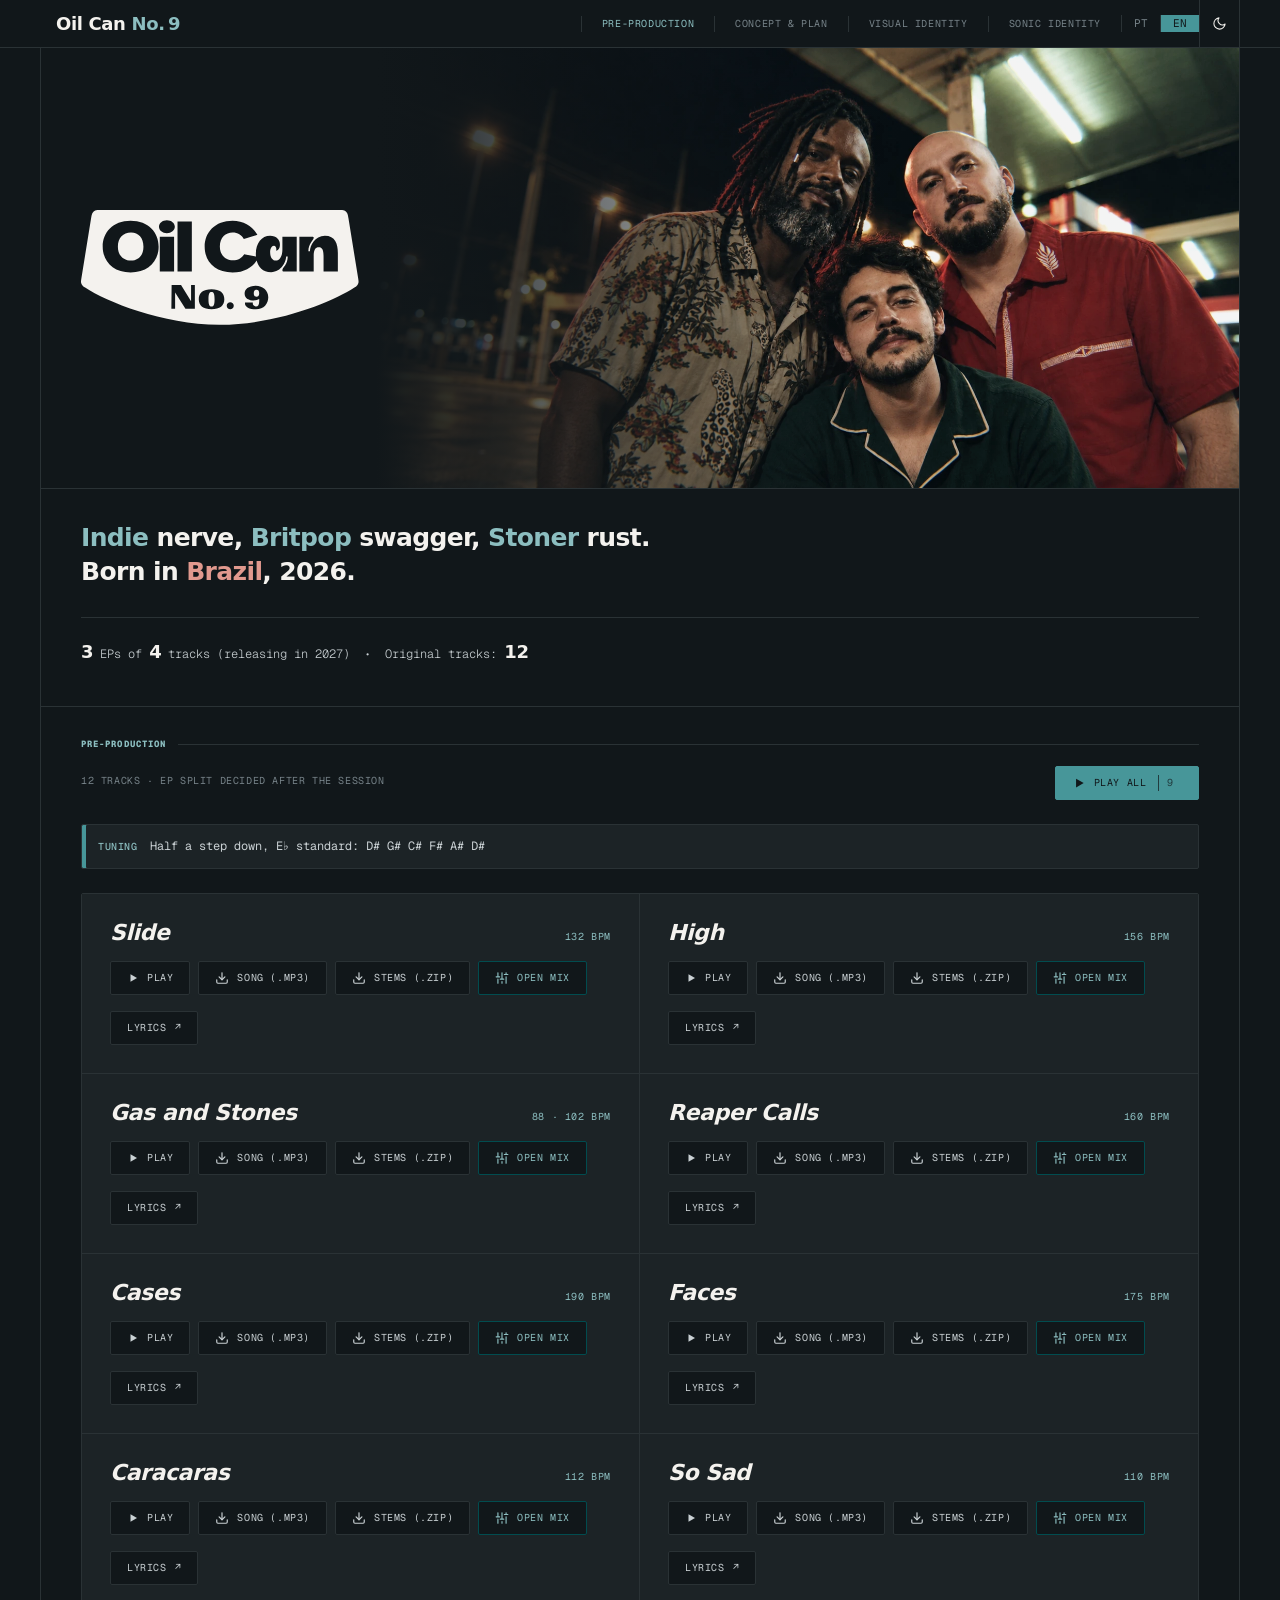
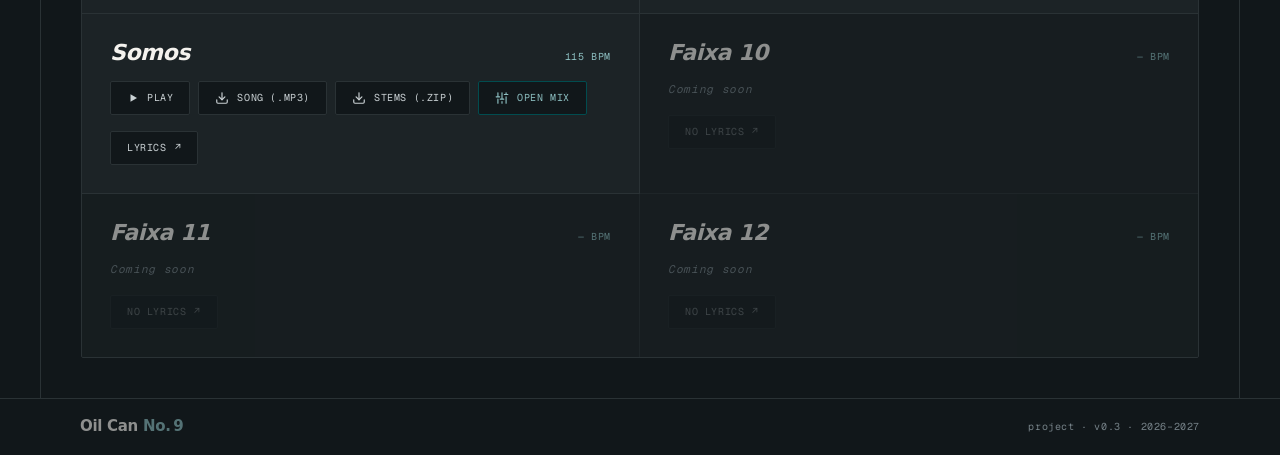
==== commit c5566e30: "Update track order, masters and stem mixes" ====
--- a/index.html
+++ b/index.html
@@ -208,30 +208,31 @@
           <div class="track__lyrics">
             <div class="lyrics">life is ice, too thin to walk
 every step is a beat, it can crack
-why not&#8230; choose to slide?
+why not… choose to slide?
 I see something in your smile
 
 why?
 
 life is ice, too cold to cross
 every choice is a beat, we can freeze
-why don&#8217;t&#8230; you choose to slide?
+why don’t… you choose to slide?
 I see in your smile something like a goodbye
 
 come, come over... slide
 come, come over... slide again
 come, come over... slide and leave me behind, someday
 
+
 life is ice, too thin to walk
 every step is a beat, it can crack
-why not&#8230; choose to slide?
+why not… choose to slide?
 I see something in your smile
 
-why? why? why&#8230; [Bridge]
+why? why? why… [Bridge]
 
 life is ice, too cold to cross
 every choice is a beat, we can freeze
-why don&#8217;t&#8230; you choose to slide?
+why don’t… you choose to slide?
 I see in your smile something like a goodbye
 
 come, come over... slide
@@ -245,7 +246,7 @@
       </article>
 
       <!-- 02 · HIGH -->
-      <article class="track" data-track data-src="assets/audio/High-Pre-v2.mp3" data-slug="high">
+      <article class="track" data-track data-src="assets/audio/Higher-Pre-v3.mp3" data-slug="high">
         <div class="track__header">
           <h3 class="track__title">High</h3>
           <span class="track__bpm">156 BPM</span>
@@ -256,7 +257,7 @@
             <svg data-play-icon="pause" viewBox="0 0 24 24" fill="currentColor" aria-hidden="true" hidden><path d="M7 4.5h3.5v15H7zM13.5 4.5H17v15h-3.5z"/></svg>
             <span data-play-label>Play</span>
           </button>
-          <a class="btn" href="assets/audio/High-Pre-v2.mp3" download>
+          <a class="btn" href="assets/audio/Higher-Pre-v3.mp3" download>
             <svg viewBox="0 0 24 24" fill="none" stroke="currentColor" stroke-width="2" stroke-linecap="round" stroke-linejoin="round" aria-hidden="true">
               <path d="M21 15v4a2 2 0 0 1-2 2H5a2 2 0 0 1-2-2v-4"/><polyline points="7 10 12 15 17 10"/><line x1="12" y1="15" x2="12" y2="3"/>
             </svg>
@@ -277,18 +278,15 @@
           <button class="btn" data-lyrics><span data-i18n="lyr">Lyrics</span> <span class="btn__arrow" aria-hidden="true">&#8599;</span></button>
           <div class="track__lyrics">
             <div class="lyrics">you say enough to stay here
-you gotta come and find me today
+you gotta come and find me today, you can do
 let the night become your own
 angels and demons are gone, please, be done
-
 you say enough for me to stay here
 you can see through the magic haze
 letting go and drifting away
 going to stop giving in to someone
-
 high... and let me lie down, going crazy
 higher... than anyone's ever lain
-
 deeper than you've ever dared
 denser than you've ever known
 further than you've ever gone
@@ -339,18 +337,18 @@
 gas and stones can fill the frame now
 
 the same son fears the hills
-he wants to see, but he can&#8217;t tell
+he wants to see, but he can't tell
 concrete and the abstract
 better to save now
 
 gas and stones can fill the frame now
 gas and stones can fill the frame now
 
-that&#8217;s how I feel
+that's how I feel
 that energy of gas
 closer to the mass
 
-that&#8217;s how we fall
+that's how we fall
 that energy of gas
 close to the masks, now</div>
           </div>
@@ -473,9 +471,9 @@
 design a better me
 
 show me something wrong
-that I haven&#8217;t tried reparing
-that I haven&#8217;t
-that I haven&#8217;t tried reparing
+that I haven't tried reparing
+that I haven't
+that I haven't tried reparing
 
 ...tiny in some cases</div>
           </div>
@@ -500,44 +498,81 @@
             </svg>
             <span data-i18n="dlMp3">Song (.mp3)</span>
           </a>
+          <a class="btn" href="assets/audio/Faces-Tracks.zip" download>
+            <svg viewBox="0 0 24 24" fill="none" stroke="currentColor" stroke-width="2" stroke-linecap="round" stroke-linejoin="round" aria-hidden="true">
+              <path d="M21 15v4a2 2 0 0 1-2 2H5a2 2 0 0 1-2-2v-4"/><polyline points="7 10 12 15 17 10"/><line x1="12" y1="15" x2="12" y2="3"/>
+            </svg>
+            <span data-i18n="dlStems">Stems (.zip)</span>
+          </a>
+          <button class="btn btn--mix" type="button" data-open-mix aria-haspopup="dialog" aria-controls="mixDialog" hidden>
+            <svg viewBox="0 0 24 24" fill="none" stroke="currentColor" stroke-width="2" stroke-linecap="round" aria-hidden="true"><path d="M5 3v7m0 4v7m7-18v11m0 4v3m7-18v3m0 4v11M2 10h6m1 4h6m1-8h6"/></svg>
+            <span data-i18n="mixOpen">Open mix</span>
+          </button>
         </div>
         <div>
           <button class="btn" data-lyrics><span data-i18n="lyr">Lyrics</span> <span class="btn__arrow" aria-hidden="true">&#8599;</span></button>
           <div class="track__lyrics">
-            <div class="lyrics">there's somewhere to walk
-a road gives it meaning
-there's somewhere to begin
-even facing, friendless
-
-but I live not knowing
-I laugh to see more wrinkles
-I disguise it &#8212; cover for me, please
-less guilt, I wear my gloves
-
-I know where they go
-and I will find it, even if blind
-forget me, I'll still go on
+            <div class="lyrics">oh, there’s a path to follow
+a finished road gives it meaning
+there's always a starting point
+even with friendless faces
+
+I live in the unknown
+I’m laughting to watch my wrinkles
+disguise me, cover me
+wearing gloves protect me
+wearing gloves protect me
+
+
+I know where they’re heading to
+even tracking blind
+don’t think of me, follow your
+own path
+
 
 there's reason to breathe
-but I cover myself in excuses
-I grow, I hope to understand
-what marks a life
-what strikes and takes root
-
-I know where they go
-and I will find it, even if blind
-forget me, I'll still go on</div>
+but I use excuses as coverage
+I’ve grown, now I understand
+what defines line
+what strikes and takes roots
+
+I know where they’re heading to
+even tracking blind
+don’t think of me, follow your
+own path</div>
           </div>
         </div>
       </article>
 
       <!-- 07 · CARACARAS -->
-      <article class="track">
+      <article class="track" data-track data-src="assets/audio/Caracaras-v1.mp3" data-slug="caracaras">
         <div class="track__header">
           <h3 class="track__title">Caracaras</h3>
           <span class="track__bpm">112 BPM</span>
         </div>
-        <p class="track__status" data-i18n="soon">Coming soon</p>
+        <div class="track__actions">
+          <button class="btn btn--play" type="button" data-play aria-pressed="false">
+            <svg data-play-icon="play" viewBox="0 0 24 24" fill="currentColor" aria-hidden="true"><path d="M7 4.5v15l13-7.5z"/></svg>
+            <svg data-play-icon="pause" viewBox="0 0 24 24" fill="currentColor" aria-hidden="true" hidden><path d="M7 4.5h3.5v15H7zM13.5 4.5H17v15h-3.5z"/></svg>
+            <span data-play-label>Play</span>
+          </button>
+          <a class="btn" href="assets/audio/Caracaras-v1.mp3" download>
+            <svg viewBox="0 0 24 24" fill="none" stroke="currentColor" stroke-width="2" stroke-linecap="round" stroke-linejoin="round" aria-hidden="true">
+              <path d="M21 15v4a2 2 0 0 1-2 2H5a2 2 0 0 1-2-2v-4"/><polyline points="7 10 12 15 17 10"/><line x1="12" y1="15" x2="12" y2="3"/>
+            </svg>
+            <span data-i18n="dlMp3">Song (.mp3)</span>
+          </a>
+          <a class="btn" href="assets/audio/Caracara-Tracks.zip" download>
+            <svg viewBox="0 0 24 24" fill="none" stroke="currentColor" stroke-width="2" stroke-linecap="round" stroke-linejoin="round" aria-hidden="true">
+              <path d="M21 15v4a2 2 0 0 1-2 2H5a2 2 0 0 1-2-2v-4"/><polyline points="7 10 12 15 17 10"/><line x1="12" y1="15" x2="12" y2="3"/>
+            </svg>
+            <span data-i18n="dlStems">Stems (.zip)</span>
+          </a>
+          <button class="btn btn--mix" type="button" data-open-mix aria-haspopup="dialog" aria-controls="mixDialog" hidden>
+            <svg viewBox="0 0 24 24" fill="none" stroke="currentColor" stroke-width="2" stroke-linecap="round" aria-hidden="true"><path d="M5 3v7m0 4v7m7-18v11m0 4v3m7-18v3m0 4v11M2 10h6m1 4h6m1-8h6"/></svg>
+            <span data-i18n="mixOpen">Open mix</span>
+          </button>
+        </div>
         <div>
           <button class="btn" data-lyrics><span data-i18n="lyr">Lyrics</span> <span class="btn__arrow" aria-hidden="true">&#8599;</span></button>
           <div class="track__lyrics">
@@ -558,11 +593,11 @@
         </div>
       </article>
 
-      <!-- 08 · SOMOS -->
-      <article class="track" data-track data-src="assets/audio/Somos-Pre-v1.mp3" data-slug="somos">
+      <!-- 08 · SO SAD -->
+      <article class="track" data-track data-src="assets/audio/So-Sad-v1.mp3" data-slug="so-sad">
         <div class="track__header">
-          <h3 class="track__title">Somos</h3>
-          <span class="track__bpm">115 BPM</span>
+          <h3 class="track__title">So Sad</h3>
+          <span class="track__bpm">110 BPM</span>
         </div>
         <div class="track__actions">
           <button class="btn btn--play" type="button" data-play aria-pressed="false">
@@ -570,6 +605,47 @@
             <svg data-play-icon="pause" viewBox="0 0 24 24" fill="currentColor" aria-hidden="true" hidden><path d="M7 4.5h3.5v15H7zM13.5 4.5H17v15h-3.5z"/></svg>
             <span data-play-label>Play</span>
           </button>
+          <a class="btn" href="assets/audio/So-Sad-v1.mp3" download>
+            <svg viewBox="0 0 24 24" fill="none" stroke="currentColor" stroke-width="2" stroke-linecap="round" stroke-linejoin="round" aria-hidden="true">
+              <path d="M21 15v4a2 2 0 0 1-2 2H5a2 2 0 0 1-2-2v-4"/><polyline points="7 10 12 15 17 10"/><line x1="12" y1="15" x2="12" y2="3"/>
+            </svg>
+            <span data-i18n="dlMp3">Song (.mp3)</span>
+          </a>
+          <a class="btn" href="assets/audio/So-Sad-Tracks.zip" download>
+            <svg viewBox="0 0 24 24" fill="none" stroke="currentColor" stroke-width="2" stroke-linecap="round" stroke-linejoin="round" aria-hidden="true">
+              <path d="M21 15v4a2 2 0 0 1-2 2H5a2 2 0 0 1-2-2v-4"/><polyline points="7 10 12 15 17 10"/><line x1="12" y1="15" x2="12" y2="3"/>
+            </svg>
+            <span data-i18n="dlStems">Stems (.zip)</span>
+          </a>
+          <button class="btn btn--mix" type="button" data-open-mix aria-haspopup="dialog" aria-controls="mixDialog" hidden>
+            <svg viewBox="0 0 24 24" fill="none" stroke="currentColor" stroke-width="2" stroke-linecap="round" aria-hidden="true"><path d="M5 3v7m0 4v7m7-18v11m0 4v3m7-18v3m0 4v11M2 10h6m1 4h6m1-8h6"/></svg>
+            <span data-i18n="mixOpen">Open mix</span>
+          </button>
+        </div>
+        <div>
+          <button class="btn" data-lyrics><span data-i18n="lyr">Lyrics</span> <span class="btn__arrow" aria-hidden="true">&#8599;</span></button>
+          <div class="track__lyrics">
+            <div class="lyrics">we are so sad you know
+he is our dark side, oh no
+
+he will fall
+he will fall</div>
+          </div>
+        </div>
+      </article>
+
+      <!-- 09 · SOMOS -->
+      <article class="track" data-track data-src="assets/audio/Somos-Pre-v1.mp3" data-slug="somos">
+        <div class="track__header">
+          <h3 class="track__title">Somos</h3>
+          <span class="track__bpm">115 BPM</span>
+        </div>
+        <div class="track__actions">
+          <button class="btn btn--play" type="button" data-play aria-pressed="false">
+            <svg data-play-icon="play" viewBox="0 0 24 24" fill="currentColor" aria-hidden="true"><path d="M7 4.5v15l13-7.5z"/></svg>
+            <svg data-play-icon="pause" viewBox="0 0 24 24" fill="currentColor" aria-hidden="true" hidden><path d="M7 4.5h3.5v15H7zM13.5 4.5H17v15h-3.5z"/></svg>
+            <span data-play-label>Play</span>
+          </button>
           <a class="btn" href="assets/audio/Somos-Pre-v1.mp3" download>
             <svg viewBox="0 0 24 24" fill="none" stroke="currentColor" stroke-width="2" stroke-linecap="round" stroke-linejoin="round" aria-hidden="true">
               <path d="M21 15v4a2 2 0 0 1-2 2H5a2 2 0 0 1-2-2v-4"/><polyline points="7 10 12 15 17 10"/><line x1="12" y1="15" x2="12" y2="3"/>
@@ -619,12 +695,7 @@
         </div>
       </article>
 
-      <!-- 09–12 · a definir -->
-      <article class="track is-pending">
-        <div class="track__header"><h3 class="track__title">Faixa 09</h3><span class="track__bpm">— BPM</span></div>
-        <p class="track__status" data-i18n="soon">Coming soon</p>
-        <div><button class="btn" disabled><span data-i18n="noLyr">No lyrics</span> <span class="btn__arrow" aria-hidden="true">&#8599;</span></button></div>
-      </article>
+      <!-- 10–12 · a definir -->
       <article class="track is-pending">
         <div class="track__header"><h3 class="track__title">Faixa 10</h3><span class="track__bpm">— BPM</span></div>
         <p class="track__status" data-i18n="soon">Coming soon</p>
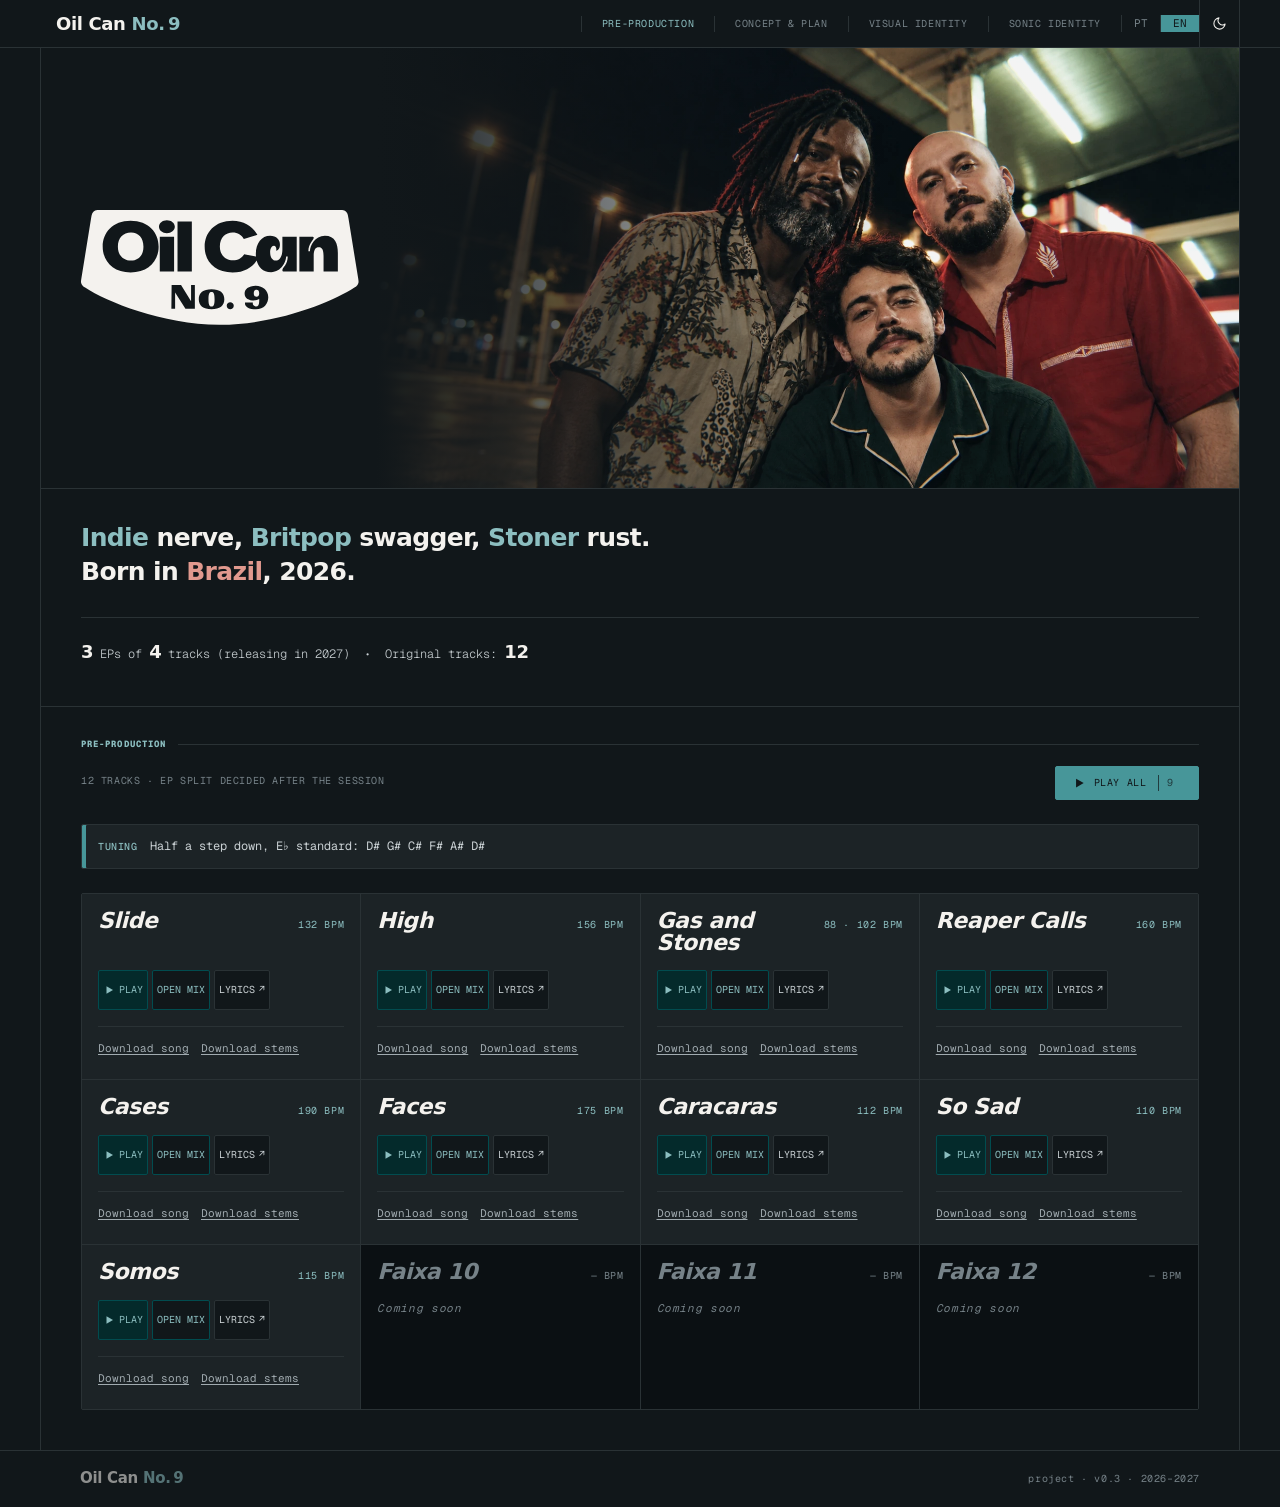
==== commit 4398748c: "Refine the track grid and actions" ====
--- a/index.html
+++ b/index.html
@@ -186,27 +186,18 @@
             <svg data-play-icon="pause" viewBox="0 0 24 24" fill="currentColor" aria-hidden="true" hidden><path d="M7 4.5h3.5v15H7zM13.5 4.5H17v15h-3.5z"/></svg>
             <span data-play-label>Play</span>
           </button>
-          <a class="btn" href="assets/audio/Slide-Pre-v2.mp3" download>
-            <svg viewBox="0 0 24 24" fill="none" stroke="currentColor" stroke-width="2" stroke-linecap="round" stroke-linejoin="round" aria-hidden="true">
-              <path d="M21 15v4a2 2 0 0 1-2 2H5a2 2 0 0 1-2-2v-4"/><polyline points="7 10 12 15 17 10"/><line x1="12" y1="15" x2="12" y2="3"/>
-            </svg>
-            <span data-i18n="dlMp3">Song (.mp3)</span>
-          </a>
-          <a class="btn" href="assets/audio/Slide-Tracks.zip" download>
-            <svg viewBox="0 0 24 24" fill="none" stroke="currentColor" stroke-width="2" stroke-linecap="round" stroke-linejoin="round" aria-hidden="true">
-              <path d="M21 15v4a2 2 0 0 1-2 2H5a2 2 0 0 1-2-2v-4"/><polyline points="7 10 12 15 17 10"/><line x1="12" y1="15" x2="12" y2="3"/>
-            </svg>
-            <span data-i18n="dlStems">Stems (.zip)</span>
-          </a>
           <button class="btn btn--mix" type="button" data-open-mix aria-haspopup="dialog" aria-controls="mixDialog" hidden>
             <svg viewBox="0 0 24 24" fill="none" stroke="currentColor" stroke-width="2" stroke-linecap="round" aria-hidden="true"><path d="M5 3v7m0 4v7m7-18v11m0 4v3m7-18v3m0 4v11M2 10h6m1 4h6m1-8h6"/></svg>
             <span data-i18n="mixOpen">Open mix</span>
           </button>
-        </div>
-        <div>
-          <button class="btn" data-lyrics><span data-i18n="lyr">Lyrics</span> <span class="btn__arrow" aria-hidden="true">&#8599;</span></button>
-          <div class="track__lyrics">
-            <div class="lyrics">life is ice, too thin to walk
+          <button class="btn" type="button" data-lyrics><span data-i18n="lyr">Lyrics</span> <span class="btn__arrow" aria-hidden="true">&#8599;</span></button>
+        </div>
+        <div class="track__downloads">
+          <a href="assets/audio/Slide-Pre-v2.mp3" download data-i18n="dlMp3">Download song</a>
+          <a href="assets/audio/Slide-Tracks.zip" download data-i18n="dlStems">Download stems</a>
+        </div>
+        <div class="track__lyrics">
+          <div class="lyrics">life is ice, too thin to walk
 every step is a beat, it can crack
 why not… choose to slide?
 I see something in your smile
@@ -241,7 +232,6 @@
 come, come over... slide
 come, come over... slide again
 come, come over... slide and leave me behind, someday</div>
-          </div>
         </div>
       </article>
 
@@ -257,27 +247,18 @@
             <svg data-play-icon="pause" viewBox="0 0 24 24" fill="currentColor" aria-hidden="true" hidden><path d="M7 4.5h3.5v15H7zM13.5 4.5H17v15h-3.5z"/></svg>
             <span data-play-label>Play</span>
           </button>
-          <a class="btn" href="assets/audio/Higher-Pre-v3.mp3" download>
-            <svg viewBox="0 0 24 24" fill="none" stroke="currentColor" stroke-width="2" stroke-linecap="round" stroke-linejoin="round" aria-hidden="true">
-              <path d="M21 15v4a2 2 0 0 1-2 2H5a2 2 0 0 1-2-2v-4"/><polyline points="7 10 12 15 17 10"/><line x1="12" y1="15" x2="12" y2="3"/>
-            </svg>
-            <span data-i18n="dlMp3">Song (.mp3)</span>
-          </a>
-          <a class="btn" href="assets/audio/High-Tracks.zip" download>
-            <svg viewBox="0 0 24 24" fill="none" stroke="currentColor" stroke-width="2" stroke-linecap="round" stroke-linejoin="round" aria-hidden="true">
-              <path d="M21 15v4a2 2 0 0 1-2 2H5a2 2 0 0 1-2-2v-4"/><polyline points="7 10 12 15 17 10"/><line x1="12" y1="15" x2="12" y2="3"/>
-            </svg>
-            <span data-i18n="dlStems">Stems (.zip)</span>
-          </a>
           <button class="btn btn--mix" type="button" data-open-mix aria-haspopup="dialog" aria-controls="mixDialog" hidden>
             <svg viewBox="0 0 24 24" fill="none" stroke="currentColor" stroke-width="2" stroke-linecap="round" aria-hidden="true"><path d="M5 3v7m0 4v7m7-18v11m0 4v3m7-18v3m0 4v11M2 10h6m1 4h6m1-8h6"/></svg>
             <span data-i18n="mixOpen">Open mix</span>
           </button>
-        </div>
-        <div>
-          <button class="btn" data-lyrics><span data-i18n="lyr">Lyrics</span> <span class="btn__arrow" aria-hidden="true">&#8599;</span></button>
-          <div class="track__lyrics">
-            <div class="lyrics">you say enough to stay here
+          <button class="btn" type="button" data-lyrics><span data-i18n="lyr">Lyrics</span> <span class="btn__arrow" aria-hidden="true">&#8599;</span></button>
+        </div>
+        <div class="track__downloads">
+          <a href="assets/audio/Higher-Pre-v3.mp3" download data-i18n="dlMp3">Download song</a>
+          <a href="assets/audio/High-Tracks.zip" download data-i18n="dlStems">Download stems</a>
+        </div>
+        <div class="track__lyrics">
+          <div class="lyrics">you say enough to stay here
 you gotta come and find me today, you can do
 let the night become your own
 angels and demons are gone, please, be done
@@ -292,7 +273,6 @@
 further than you've ever gone
 higher than you've ever flown
 do you understand? Go deep into these clouds</div>
-          </div>
         </div>
       </article>
 
@@ -308,27 +288,18 @@
             <svg data-play-icon="pause" viewBox="0 0 24 24" fill="currentColor" aria-hidden="true" hidden><path d="M7 4.5h3.5v15H7zM13.5 4.5H17v15h-3.5z"/></svg>
             <span data-play-label>Play</span>
           </button>
-          <a class="btn" href="assets/audio/Gas-v2.mp3" download>
-            <svg viewBox="0 0 24 24" fill="none" stroke="currentColor" stroke-width="2" stroke-linecap="round" stroke-linejoin="round" aria-hidden="true">
-              <path d="M21 15v4a2 2 0 0 1-2 2H5a2 2 0 0 1-2-2v-4"/><polyline points="7 10 12 15 17 10"/><line x1="12" y1="15" x2="12" y2="3"/>
-            </svg>
-            <span data-i18n="dlMp3">Song (.mp3)</span>
-          </a>
-          <a class="btn" href="assets/audio/Gas-Tracks.zip" download>
-            <svg viewBox="0 0 24 24" fill="none" stroke="currentColor" stroke-width="2" stroke-linecap="round" stroke-linejoin="round" aria-hidden="true">
-              <path d="M21 15v4a2 2 0 0 1-2 2H5a2 2 0 0 1-2-2v-4"/><polyline points="7 10 12 15 17 10"/><line x1="12" y1="15" x2="12" y2="3"/>
-            </svg>
-            <span data-i18n="dlStems">Stems (.zip)</span>
-          </a>
           <button class="btn btn--mix" type="button" data-open-mix aria-haspopup="dialog" aria-controls="mixDialog" hidden>
             <svg viewBox="0 0 24 24" fill="none" stroke="currentColor" stroke-width="2" stroke-linecap="round" aria-hidden="true"><path d="M5 3v7m0 4v7m7-18v11m0 4v3m7-18v3m0 4v11M2 10h6m1 4h6m1-8h6"/></svg>
             <span data-i18n="mixOpen">Open mix</span>
           </button>
-        </div>
-        <div>
-          <button class="btn" data-lyrics><span data-i18n="lyr">Lyrics</span> <span class="btn__arrow" aria-hidden="true">&#8599;</span></button>
-          <div class="track__lyrics">
-            <div class="lyrics">days before the sun stood still
+          <button class="btn" type="button" data-lyrics><span data-i18n="lyr">Lyrics</span> <span class="btn__arrow" aria-hidden="true">&#8599;</span></button>
+        </div>
+        <div class="track__downloads">
+          <a href="assets/audio/Gas-v2.mp3" download data-i18n="dlMp3">Download song</a>
+          <a href="assets/audio/Gas-Tracks.zip" download data-i18n="dlStems">Download stems</a>
+        </div>
+        <div class="track__lyrics">
+          <div class="lyrics">days before the sun stood still
 hills are frame for someone else
 god says that is your son
 call for your saver going down
@@ -351,7 +322,6 @@
 that's how we fall
 that energy of gas
 close to the masks, now</div>
-          </div>
         </div>
       </article>
 
@@ -367,27 +337,18 @@
             <svg data-play-icon="pause" viewBox="0 0 24 24" fill="currentColor" aria-hidden="true" hidden><path d="M7 4.5h3.5v15H7zM13.5 4.5H17v15h-3.5z"/></svg>
             <span data-play-label>Play</span>
           </button>
-          <a class="btn" href="assets/audio/Reaper-Pre-v1.mp3" download>
-            <svg viewBox="0 0 24 24" fill="none" stroke="currentColor" stroke-width="2" stroke-linecap="round" stroke-linejoin="round" aria-hidden="true">
-              <path d="M21 15v4a2 2 0 0 1-2 2H5a2 2 0 0 1-2-2v-4"/><polyline points="7 10 12 15 17 10"/><line x1="12" y1="15" x2="12" y2="3"/>
-            </svg>
-            <span data-i18n="dlMp3">Song (.mp3)</span>
-          </a>
-          <a class="btn" href="assets/audio/Reaper-Tracks.zip" download>
-            <svg viewBox="0 0 24 24" fill="none" stroke="currentColor" stroke-width="2" stroke-linecap="round" stroke-linejoin="round" aria-hidden="true">
-              <path d="M21 15v4a2 2 0 0 1-2 2H5a2 2 0 0 1-2-2v-4"/><polyline points="7 10 12 15 17 10"/><line x1="12" y1="15" x2="12" y2="3"/>
-            </svg>
-            <span data-i18n="dlStems">Stems (.zip)</span>
-          </a>
           <button class="btn btn--mix" type="button" data-open-mix aria-haspopup="dialog" aria-controls="mixDialog" hidden>
             <svg viewBox="0 0 24 24" fill="none" stroke="currentColor" stroke-width="2" stroke-linecap="round" aria-hidden="true"><path d="M5 3v7m0 4v7m7-18v11m0 4v3m7-18v3m0 4v11M2 10h6m1 4h6m1-8h6"/></svg>
             <span data-i18n="mixOpen">Open mix</span>
           </button>
-        </div>
-        <div>
-          <button class="btn" data-lyrics><span data-i18n="lyr">Lyrics</span> <span class="btn__arrow" aria-hidden="true">&#8599;</span></button>
-          <div class="track__lyrics">
-            <div class="lyrics">fast steed through an open space
+          <button class="btn" type="button" data-lyrics><span data-i18n="lyr">Lyrics</span> <span class="btn__arrow" aria-hidden="true">&#8599;</span></button>
+        </div>
+        <div class="track__downloads">
+          <a href="assets/audio/Reaper-Pre-v1.mp3" download data-i18n="dlMp3">Download song</a>
+          <a href="assets/audio/Reaper-Tracks.zip" download data-i18n="dlStems">Download stems</a>
+        </div>
+        <div class="track__lyrics">
+          <div class="lyrics">fast steed through an open space
 seven suns guide the way
 no man's land
 one more stand
@@ -407,7 +368,6 @@
 fragmented eyes
 it feels so nice a joyfull laugh
 before reaper calls</div>
-          </div>
         </div>
       </article>
 
@@ -423,27 +383,18 @@
             <svg data-play-icon="pause" viewBox="0 0 24 24" fill="currentColor" aria-hidden="true" hidden><path d="M7 4.5h3.5v15H7zM13.5 4.5H17v15h-3.5z"/></svg>
             <span data-play-label>Play</span>
           </button>
-          <a class="btn" href="assets/audio/Cases-v4.mp3" download>
-            <svg viewBox="0 0 24 24" fill="none" stroke="currentColor" stroke-width="2" stroke-linecap="round" stroke-linejoin="round" aria-hidden="true">
-              <path d="M21 15v4a2 2 0 0 1-2 2H5a2 2 0 0 1-2-2v-4"/><polyline points="7 10 12 15 17 10"/><line x1="12" y1="15" x2="12" y2="3"/>
-            </svg>
-            <span data-i18n="dlMp3">Song (.mp3)</span>
-          </a>
-          <a class="btn" href="assets/audio/Cases-Tracks.zip" download>
-            <svg viewBox="0 0 24 24" fill="none" stroke="currentColor" stroke-width="2" stroke-linecap="round" stroke-linejoin="round" aria-hidden="true">
-              <path d="M21 15v4a2 2 0 0 1-2 2H5a2 2 0 0 1-2-2v-4"/><polyline points="7 10 12 15 17 10"/><line x1="12" y1="15" x2="12" y2="3"/>
-            </svg>
-            <span data-i18n="dlStems">Stems (.zip)</span>
-          </a>
           <button class="btn btn--mix" type="button" data-open-mix aria-haspopup="dialog" aria-controls="mixDialog" hidden>
             <svg viewBox="0 0 24 24" fill="none" stroke="currentColor" stroke-width="2" stroke-linecap="round" aria-hidden="true"><path d="M5 3v7m0 4v7m7-18v11m0 4v3m7-18v3m0 4v11M2 10h6m1 4h6m1-8h6"/></svg>
             <span data-i18n="mixOpen">Open mix</span>
           </button>
-        </div>
-        <div>
-          <button class="btn" data-lyrics><span data-i18n="lyr">Lyrics</span> <span class="btn__arrow" aria-hidden="true">&#8599;</span></button>
-          <div class="track__lyrics">
-            <div class="lyrics">my high heels get thicker
+          <button class="btn" type="button" data-lyrics><span data-i18n="lyr">Lyrics</span> <span class="btn__arrow" aria-hidden="true">&#8599;</span></button>
+        </div>
+        <div class="track__downloads">
+          <a href="assets/audio/Cases-v4.mp3" download data-i18n="dlMp3">Download song</a>
+          <a href="assets/audio/Cases-Tracks.zip" download data-i18n="dlStems">Download stems</a>
+        </div>
+        <div class="track__lyrics">
+          <div class="lyrics">my high heels get thicker
 by incidence, or not
 you are my shadow now
 I covered up in your sheets
@@ -476,7 +427,6 @@
 that I haven't tried reparing
 
 ...tiny in some cases</div>
-          </div>
         </div>
       </article>
 
@@ -492,27 +442,18 @@
             <svg data-play-icon="pause" viewBox="0 0 24 24" fill="currentColor" aria-hidden="true" hidden><path d="M7 4.5h3.5v15H7zM13.5 4.5H17v15h-3.5z"/></svg>
             <span data-play-label>Play</span>
           </button>
-          <a class="btn" href="assets/audio/Faces-v1.mp3" download>
-            <svg viewBox="0 0 24 24" fill="none" stroke="currentColor" stroke-width="2" stroke-linecap="round" stroke-linejoin="round" aria-hidden="true">
-              <path d="M21 15v4a2 2 0 0 1-2 2H5a2 2 0 0 1-2-2v-4"/><polyline points="7 10 12 15 17 10"/><line x1="12" y1="15" x2="12" y2="3"/>
-            </svg>
-            <span data-i18n="dlMp3">Song (.mp3)</span>
-          </a>
-          <a class="btn" href="assets/audio/Faces-Tracks.zip" download>
-            <svg viewBox="0 0 24 24" fill="none" stroke="currentColor" stroke-width="2" stroke-linecap="round" stroke-linejoin="round" aria-hidden="true">
-              <path d="M21 15v4a2 2 0 0 1-2 2H5a2 2 0 0 1-2-2v-4"/><polyline points="7 10 12 15 17 10"/><line x1="12" y1="15" x2="12" y2="3"/>
-            </svg>
-            <span data-i18n="dlStems">Stems (.zip)</span>
-          </a>
           <button class="btn btn--mix" type="button" data-open-mix aria-haspopup="dialog" aria-controls="mixDialog" hidden>
             <svg viewBox="0 0 24 24" fill="none" stroke="currentColor" stroke-width="2" stroke-linecap="round" aria-hidden="true"><path d="M5 3v7m0 4v7m7-18v11m0 4v3m7-18v3m0 4v11M2 10h6m1 4h6m1-8h6"/></svg>
             <span data-i18n="mixOpen">Open mix</span>
           </button>
-        </div>
-        <div>
-          <button class="btn" data-lyrics><span data-i18n="lyr">Lyrics</span> <span class="btn__arrow" aria-hidden="true">&#8599;</span></button>
-          <div class="track__lyrics">
-            <div class="lyrics">oh, there’s a path to follow
+          <button class="btn" type="button" data-lyrics><span data-i18n="lyr">Lyrics</span> <span class="btn__arrow" aria-hidden="true">&#8599;</span></button>
+        </div>
+        <div class="track__downloads">
+          <a href="assets/audio/Faces-v1.mp3" download data-i18n="dlMp3">Download song</a>
+          <a href="assets/audio/Faces-Tracks.zip" download data-i18n="dlStems">Download stems</a>
+        </div>
+        <div class="track__lyrics">
+          <div class="lyrics">oh, there’s a path to follow
 a finished road gives it meaning
 there's always a starting point
 even with friendless faces
@@ -540,7 +481,6 @@
 even tracking blind
 don’t think of me, follow your
 own path</div>
-          </div>
         </div>
       </article>
 
@@ -556,27 +496,18 @@
             <svg data-play-icon="pause" viewBox="0 0 24 24" fill="currentColor" aria-hidden="true" hidden><path d="M7 4.5h3.5v15H7zM13.5 4.5H17v15h-3.5z"/></svg>
             <span data-play-label>Play</span>
           </button>
-          <a class="btn" href="assets/audio/Caracaras-v1.mp3" download>
-            <svg viewBox="0 0 24 24" fill="none" stroke="currentColor" stroke-width="2" stroke-linecap="round" stroke-linejoin="round" aria-hidden="true">
-              <path d="M21 15v4a2 2 0 0 1-2 2H5a2 2 0 0 1-2-2v-4"/><polyline points="7 10 12 15 17 10"/><line x1="12" y1="15" x2="12" y2="3"/>
-            </svg>
-            <span data-i18n="dlMp3">Song (.mp3)</span>
-          </a>
-          <a class="btn" href="assets/audio/Caracara-Tracks.zip" download>
-            <svg viewBox="0 0 24 24" fill="none" stroke="currentColor" stroke-width="2" stroke-linecap="round" stroke-linejoin="round" aria-hidden="true">
-              <path d="M21 15v4a2 2 0 0 1-2 2H5a2 2 0 0 1-2-2v-4"/><polyline points="7 10 12 15 17 10"/><line x1="12" y1="15" x2="12" y2="3"/>
-            </svg>
-            <span data-i18n="dlStems">Stems (.zip)</span>
-          </a>
           <button class="btn btn--mix" type="button" data-open-mix aria-haspopup="dialog" aria-controls="mixDialog" hidden>
             <svg viewBox="0 0 24 24" fill="none" stroke="currentColor" stroke-width="2" stroke-linecap="round" aria-hidden="true"><path d="M5 3v7m0 4v7m7-18v11m0 4v3m7-18v3m0 4v11M2 10h6m1 4h6m1-8h6"/></svg>
             <span data-i18n="mixOpen">Open mix</span>
           </button>
-        </div>
-        <div>
-          <button class="btn" data-lyrics><span data-i18n="lyr">Lyrics</span> <span class="btn__arrow" aria-hidden="true">&#8599;</span></button>
-          <div class="track__lyrics">
-            <div class="lyrics">in a window, I see a caracara awake
+          <button class="btn" type="button" data-lyrics><span data-i18n="lyr">Lyrics</span> <span class="btn__arrow" aria-hidden="true">&#8599;</span></button>
+        </div>
+        <div class="track__downloads">
+          <a href="assets/audio/Caracaras-v1.mp3" download data-i18n="dlMp3">Download song</a>
+          <a href="assets/audio/Caracara-Tracks.zip" download data-i18n="dlStems">Download stems</a>
+        </div>
+        <div class="track__lyrics">
+          <div class="lyrics">in a window, I see a caracara awake
 unusual, but my brain doesn't say
 the thawing meat is ready for the fun
 poke something, wait for the answer
@@ -589,7 +520,6 @@
 a deal between meat and humans
 who do you think is the prey?
 in short, we have a meal deal!</div>
-          </div>
         </div>
       </article>
 
@@ -605,32 +535,22 @@
             <svg data-play-icon="pause" viewBox="0 0 24 24" fill="currentColor" aria-hidden="true" hidden><path d="M7 4.5h3.5v15H7zM13.5 4.5H17v15h-3.5z"/></svg>
             <span data-play-label>Play</span>
           </button>
-          <a class="btn" href="assets/audio/So-Sad-v1.mp3" download>
-            <svg viewBox="0 0 24 24" fill="none" stroke="currentColor" stroke-width="2" stroke-linecap="round" stroke-linejoin="round" aria-hidden="true">
-              <path d="M21 15v4a2 2 0 0 1-2 2H5a2 2 0 0 1-2-2v-4"/><polyline points="7 10 12 15 17 10"/><line x1="12" y1="15" x2="12" y2="3"/>
-            </svg>
-            <span data-i18n="dlMp3">Song (.mp3)</span>
-          </a>
-          <a class="btn" href="assets/audio/So-Sad-Tracks.zip" download>
-            <svg viewBox="0 0 24 24" fill="none" stroke="currentColor" stroke-width="2" stroke-linecap="round" stroke-linejoin="round" aria-hidden="true">
-              <path d="M21 15v4a2 2 0 0 1-2 2H5a2 2 0 0 1-2-2v-4"/><polyline points="7 10 12 15 17 10"/><line x1="12" y1="15" x2="12" y2="3"/>
-            </svg>
-            <span data-i18n="dlStems">Stems (.zip)</span>
-          </a>
           <button class="btn btn--mix" type="button" data-open-mix aria-haspopup="dialog" aria-controls="mixDialog" hidden>
             <svg viewBox="0 0 24 24" fill="none" stroke="currentColor" stroke-width="2" stroke-linecap="round" aria-hidden="true"><path d="M5 3v7m0 4v7m7-18v11m0 4v3m7-18v3m0 4v11M2 10h6m1 4h6m1-8h6"/></svg>
             <span data-i18n="mixOpen">Open mix</span>
           </button>
-        </div>
-        <div>
-          <button class="btn" data-lyrics><span data-i18n="lyr">Lyrics</span> <span class="btn__arrow" aria-hidden="true">&#8599;</span></button>
-          <div class="track__lyrics">
-            <div class="lyrics">we are so sad you know
+          <button class="btn" type="button" data-lyrics><span data-i18n="lyr">Lyrics</span> <span class="btn__arrow" aria-hidden="true">&#8599;</span></button>
+        </div>
+        <div class="track__downloads">
+          <a href="assets/audio/So-Sad-v1.mp3" download data-i18n="dlMp3">Download song</a>
+          <a href="assets/audio/So-Sad-Tracks.zip" download data-i18n="dlStems">Download stems</a>
+        </div>
+        <div class="track__lyrics">
+          <div class="lyrics">we are so sad you know
 he is our dark side, oh no
 
 he will fall
 he will fall</div>
-          </div>
         </div>
       </article>
 
@@ -646,27 +566,18 @@
             <svg data-play-icon="pause" viewBox="0 0 24 24" fill="currentColor" aria-hidden="true" hidden><path d="M7 4.5h3.5v15H7zM13.5 4.5H17v15h-3.5z"/></svg>
             <span data-play-label>Play</span>
           </button>
-          <a class="btn" href="assets/audio/Somos-Pre-v1.mp3" download>
-            <svg viewBox="0 0 24 24" fill="none" stroke="currentColor" stroke-width="2" stroke-linecap="round" stroke-linejoin="round" aria-hidden="true">
-              <path d="M21 15v4a2 2 0 0 1-2 2H5a2 2 0 0 1-2-2v-4"/><polyline points="7 10 12 15 17 10"/><line x1="12" y1="15" x2="12" y2="3"/>
-            </svg>
-            <span data-i18n="dlMp3">Song (.mp3)</span>
-          </a>
-          <a class="btn" href="assets/audio/Somos-Tracks.zip" download>
-            <svg viewBox="0 0 24 24" fill="none" stroke="currentColor" stroke-width="2" stroke-linecap="round" stroke-linejoin="round" aria-hidden="true">
-              <path d="M21 15v4a2 2 0 0 1-2 2H5a2 2 0 0 1-2-2v-4"/><polyline points="7 10 12 15 17 10"/><line x1="12" y1="15" x2="12" y2="3"/>
-            </svg>
-            <span data-i18n="dlStems">Stems (.zip)</span>
-          </a>
           <button class="btn btn--mix" type="button" data-open-mix aria-haspopup="dialog" aria-controls="mixDialog" hidden>
             <svg viewBox="0 0 24 24" fill="none" stroke="currentColor" stroke-width="2" stroke-linecap="round" aria-hidden="true"><path d="M5 3v7m0 4v7m7-18v11m0 4v3m7-18v3m0 4v11M2 10h6m1 4h6m1-8h6"/></svg>
             <span data-i18n="mixOpen">Open mix</span>
           </button>
-        </div>
-        <div>
-          <button class="btn" data-lyrics><span data-i18n="lyr">Lyrics</span> <span class="btn__arrow" aria-hidden="true">&#8599;</span></button>
-          <div class="track__lyrics">
-            <div class="lyrics">o querem de você
+          <button class="btn" type="button" data-lyrics><span data-i18n="lyr">Lyrics</span> <span class="btn__arrow" aria-hidden="true">&#8599;</span></button>
+        </div>
+        <div class="track__downloads">
+          <a href="assets/audio/Somos-Pre-v1.mp3" download data-i18n="dlMp3">Download song</a>
+          <a href="assets/audio/Somos-Tracks.zip" download data-i18n="dlStems">Download stems</a>
+        </div>
+        <div class="track__lyrics">
+          <div class="lyrics">o querem de você
 absorvem com beijos, carregam
 
 não dá mais pra viver
@@ -691,7 +602,6 @@
 o que viver?
 o que viver
 o que viver?</div>
-          </div>
         </div>
       </article>
 
@@ -699,17 +609,14 @@
       <article class="track is-pending">
         <div class="track__header"><h3 class="track__title">Faixa 10</h3><span class="track__bpm">— BPM</span></div>
         <p class="track__status" data-i18n="soon">Coming soon</p>
-        <div><button class="btn" disabled><span data-i18n="noLyr">No lyrics</span> <span class="btn__arrow" aria-hidden="true">&#8599;</span></button></div>
       </article>
       <article class="track is-pending">
         <div class="track__header"><h3 class="track__title">Faixa 11</h3><span class="track__bpm">— BPM</span></div>
         <p class="track__status" data-i18n="soon">Coming soon</p>
-        <div><button class="btn" disabled><span data-i18n="noLyr">No lyrics</span> <span class="btn__arrow" aria-hidden="true">&#8599;</span></button></div>
       </article>
       <article class="track is-pending">
         <div class="track__header"><h3 class="track__title">Faixa 12</h3><span class="track__bpm">— BPM</span></div>
         <p class="track__status" data-i18n="soon">Coming soon</p>
-        <div><button class="btn" disabled><span data-i18n="noLyr">No lyrics</span> <span class="btn__arrow" aria-hidden="true">&#8599;</span></button></div>
       </article>
 
     </div>
--- a/css/components.css
+++ b/css/components.css
@@ -505,33 +505,31 @@
 
 .track-grid {
   display: grid;
-  grid-template-columns: repeat(2, minmax(0, 1fr));
+  grid-template-columns: repeat(4, minmax(0, 1fr));
+  gap: var(--border-width);
   border: var(--border-width) solid var(--border-default);
   border-radius: var(--radius-sm);
-  overflow: hidden;
+  background: var(--border-default);
 }
 
 .track {
   display: flex;
   flex-direction: column;
   gap: var(--sp-4);
-  padding: var(--sp-7);
+  padding: var(--sp-4);
   background: var(--surface-raised);
-  border-right: var(--border-width) solid var(--border-default);
-  border-bottom: var(--border-width) solid var(--border-default);
   transition: background var(--dur-base) var(--ease);
 }
 
-.track:nth-child(2n) { border-right: none; }
-.track:nth-last-child(-n + 2) { border-bottom: none; }
 .track:hover { background: var(--surface-sunken); }
 
 .track.is-pending {
-  opacity: 0.55;
-}
-
-.track.is-pending:hover {
-  background: var(--surface-raised);
+  background: var(--surface-sunken);
+}
+
+.track.is-pending .track__title,
+.track.is-pending .track__bpm {
+  color: var(--text-muted);
 }
 
 .track__header {
@@ -568,12 +566,56 @@
   color: var(--text-muted);
 }
 
-/* Ações de reprodução e download do card. */
+.track__actions,
+.track__downloads {
+  display: flex;
+  flex-wrap: wrap;
+  align-items: center;
+}
+
 .track__actions {
-  display: flex;
-  flex-wrap: wrap;
-  gap: var(--sp-2);
-}
+  margin-top: auto;
+  gap: var(--sp-1);
+}
+
+.track__actions .btn {
+  gap: var(--sp-1);
+  min-height: var(--sp-10);
+  padding-inline: var(--sp-1);
+  letter-spacing: var(--ls-normal);
+  white-space: nowrap;
+}
+
+.track__actions .btn--mix svg { display: none; }
+
+.track__actions .btn--play {
+  background: var(--accent-surface);
+  border-color: var(--accent-border);
+  color: var(--accent-text);
+}
+
+.track__actions .btn--play:hover,
+.track__actions .btn--play[aria-pressed='true'] {
+  background: var(--accent);
+  border-color: var(--accent);
+  color: var(--accent-contrast);
+}
+
+.track__downloads {
+  gap: 0 var(--sp-3);
+  padding-top: var(--sp-2);
+  border-top: var(--border-width) solid var(--border-default);
+  font-size: var(--fs-xs);
+}
+
+.track__downloads a {
+  display: inline-flex;
+  align-items: center;
+  min-height: var(--sp-7);
+  color: var(--text-tertiary);
+}
+
+.track__downloads a:hover { color: var(--accent-text); }
 
 .btn--play svg {
   width: 12px;
@@ -615,14 +657,11 @@
 }
 
 @media (max-width: 960px) {
+  .track-grid { grid-template-columns: repeat(2, minmax(0, 1fr)); }
+}
+
+@media (max-width: 600px) {
   .track-grid { grid-template-columns: minmax(0, 1fr); }
-  .track { border-right: none; }
-  .track:nth-last-child(-n + 2) { border-bottom: var(--border-width) solid var(--border-default); }
-  .track:last-child { border-bottom: none; }
-}
-
-@media (max-width: 600px) {
-  .track__header { flex-direction: column; gap: var(--sp-1); }
 }
 
 /* ============================================================
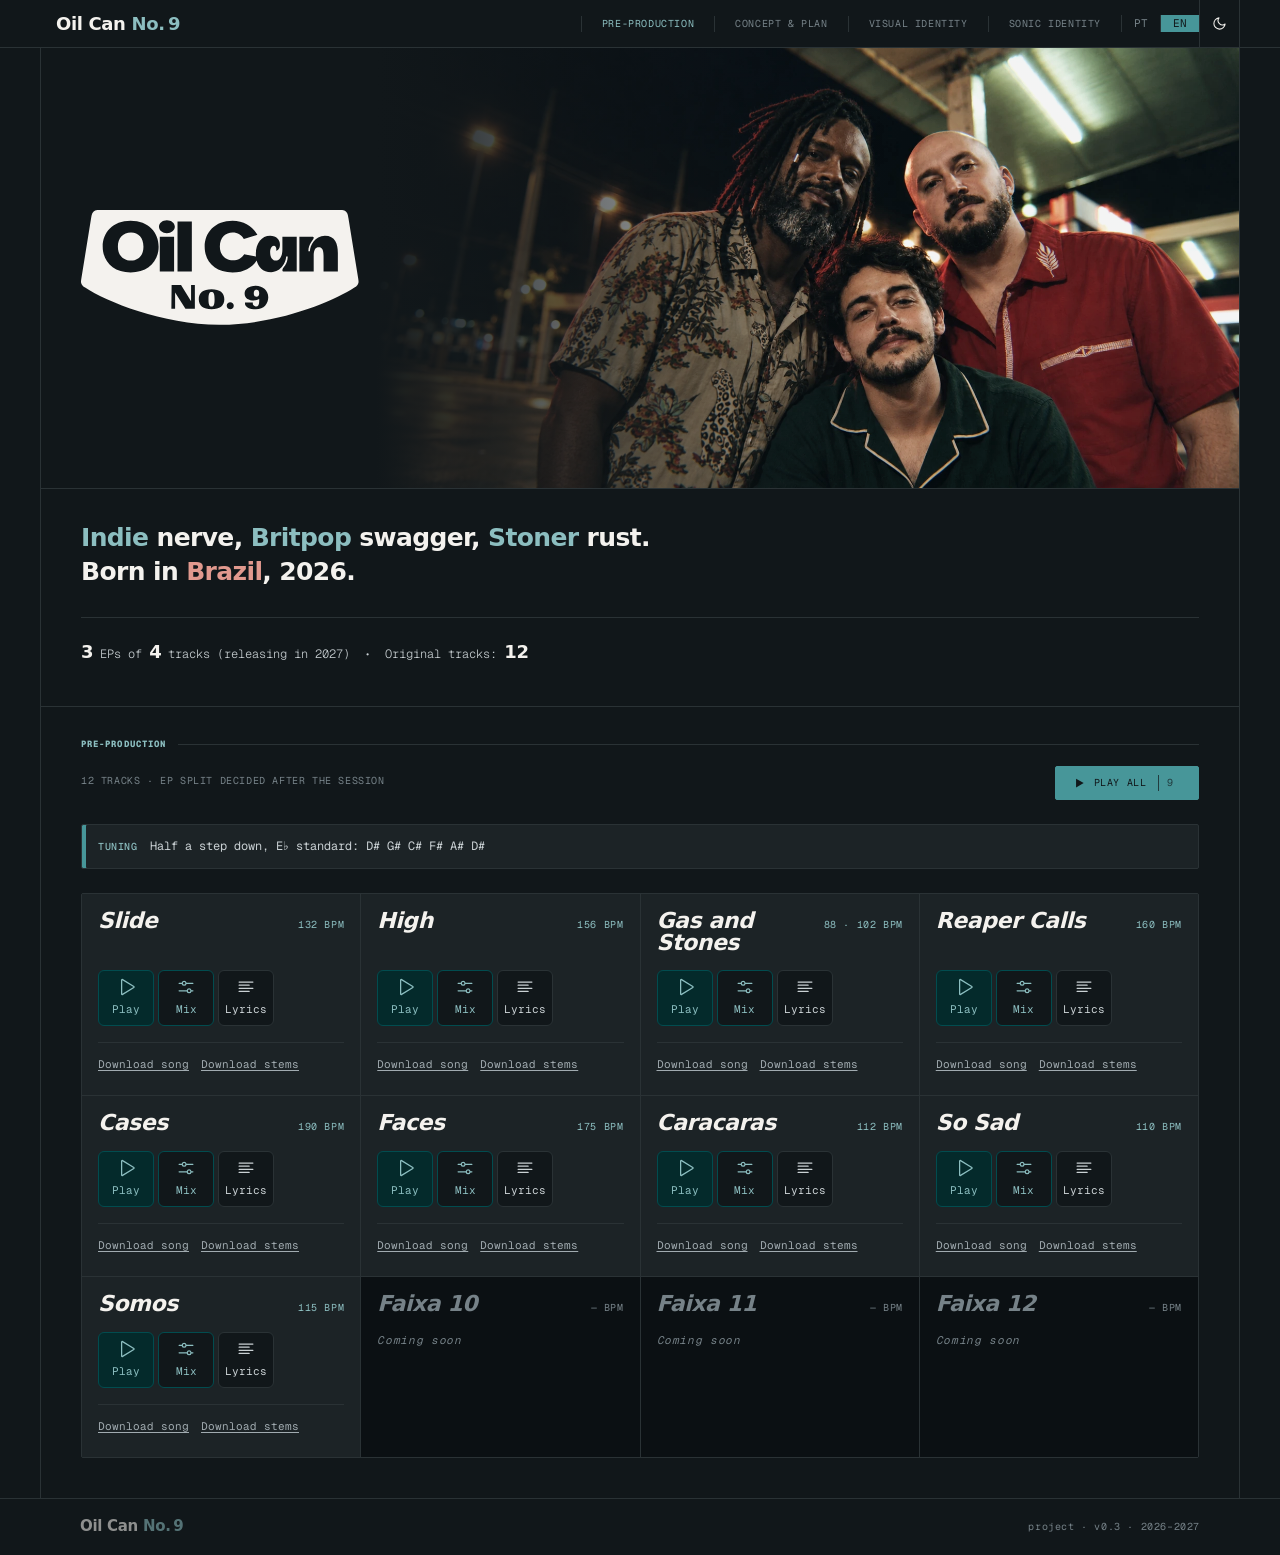
==== commit 2731728d: "Use Phosphor icons on track controls" ====
--- a/index.html
+++ b/index.html
@@ -64,6 +64,10 @@
      ============================================================ -->
 <svg width="0" height="0" style="position:absolute" aria-hidden="true" focusable="false" xmlns="http://www.w3.org/2000/svg">
   <defs>
+    <symbol id="ph-play" viewBox="0 0 256 256"><path d="M232.4,114.49,88.32,26.35a16,16,0,0,0-16.2-.3A15.86,15.86,0,0,0,64,39.87V216.13A15.94,15.94,0,0,0,80,232a16.07,16.07,0,0,0,8.36-2.35L232.4,141.51a15.81,15.81,0,0,0,0-27ZM80,215.94V40l143.83,88Z"/></symbol>
+    <symbol id="ph-pause" viewBox="0 0 256 256"><path d="M200,32H160a16,16,0,0,0-16,16V208a16,16,0,0,0,16,16h40a16,16,0,0,0,16-16V48A16,16,0,0,0,200,32Zm0,176H160V48h40ZM96,32H56A16,16,0,0,0,40,48V208a16,16,0,0,0,16,16H96a16,16,0,0,0,16-16V48A16,16,0,0,0,96,32Zm0,176H56V48H96Z"/></symbol>
+    <symbol id="ph-sliders-horizontal" viewBox="0 0 256 256"><path d="M40,88H73a32,32,0,0,0,62,0h81a8,8,0,0,0,0-16H135a32,32,0,0,0-62,0H40a8,8,0,0,0,0,16Zm64-24A16,16,0,1,1,88,80,16,16,0,0,1,104,64ZM216,168H199a32,32,0,0,0-62,0H40a8,8,0,0,0,0,16h97a32,32,0,0,0,62,0h17a8,8,0,0,0,0-16Zm-48,24a16,16,0,1,1,16-16A16,16,0,0,1,168,192Z"/></symbol>
+    <symbol id="ph-text-align-left" viewBox="0 0 256 256"><path d="M32,64a8,8,0,0,1,8-8H216a8,8,0,0,1,0,16H40A8,8,0,0,1,32,64Zm8,48H168a8,8,0,0,0,0-16H40a8,8,0,0,0,0,16Zm176,24H40a8,8,0,0,0,0,16H216a8,8,0,0,0,0-16Zm-48,40H40a8,8,0,0,0,0,16H168a8,8,0,0,0,0-16Z"/></symbol>
     <g id="ocn9-logo">
 <path d="M556.619 0C563.299 2.39626e-08 566.639 0.00050211 569.335 1.22363C571.711 2.30176 573.729 4.0369 575.153 6.22363C576.767 8.70513 577.271 12.0076 578.275 18.6113L599.235 148.081C599.907 152.504 600.243 154.716 599.799 157.028C599.441 158.893 598.443 161.145 597.303 162.664C595.889 164.547 594.28 165.616 591.064 167.752C545.043 198.31 424.626 247.773 300.99 248.296L300.986 248.301C300.657 248.301 300.327 248.3 299.999 248.299C299.672 248.3 299.344 248.301 299.016 248.301L299.013 248.299L299.01 248.296C175.374 247.773 54.9576 198.31 8.93668 167.752C5.72008 165.616 4.11096 164.547 2.69742 162.664C1.55725 161.145 0.559604 158.893 0.201329 157.028C-0.242777 154.716 0.093272 152.504 0.765782 148.081L21.7267 18.6113C22.7308 12.0078 23.2324 8.7051 24.8468 6.22363C26.2699 4.03673 28.2893 2.30184 30.6652 1.22363C33.3612 0.000410795 36.7024 1.66684e-08 43.382 0H556.619ZM322.55 199.301C318.53 199.301 315.035 202.445 315.035 206.9C315.035 211.617 318.53 214.675 322.55 214.675C326.744 214.675 330.239 211.617 330.239 206.9C330.239 202.446 326.744 199.301 322.55 199.301ZM282.232 171.436C264.056 171.436 254.619 178.861 254.619 193.012C254.619 207.25 264.057 214.587 282.232 214.587C300.319 214.587 309.844 207.25 309.844 193.012C309.844 178.861 300.319 171.436 282.232 171.436ZM377.822 164.011C361.832 164.011 353.705 172.047 353.705 180.782C353.705 190.653 363.23 195.545 373.803 195.545C378.172 195.545 382.104 194.671 385.249 192.662V197.117C385.249 204.979 382.977 208.385 378.259 208.385C373.453 208.385 371.356 205.065 371.356 201.746C371.356 201.222 371.443 200.698 371.53 200.174H354.666C354.579 200.785 354.491 201.397 354.491 202.009C354.492 209.433 363.754 214.587 378.259 214.587C395.648 214.587 404.822 202.445 404.822 188.644C404.822 174.93 393.551 164.011 377.822 164.011ZM195.913 162.264L195.389 213.714H203.428V178.511L225.797 213.714H246.157V162.264H237.944V197.204L216.273 162.264H195.913ZM282.232 177.463C286.688 177.463 288.785 180.957 288.785 193.012C288.785 205.153 286.688 208.647 282.232 208.647C277.688 208.647 275.591 205.153 275.591 193.012C275.591 180.957 277.688 177.463 282.232 177.463ZM379.483 172.134C382.803 172.134 385.249 174.58 385.249 179.733C385.249 185.062 382.803 187.421 379.483 187.421C376.075 187.421 373.453 185.062 373.453 179.733C373.453 174.58 376.075 172.134 379.483 172.134ZM107.229 23.1982C68.3698 23.1983 46.9251 48.8167 46.925 79.3281C46.925 109.552 68.3696 135.026 107.229 135.026C146.232 135.026 167.82 109.552 167.82 79.3281C167.82 48.8167 146.231 23.1983 107.229 23.1982ZM327.655 23.1982C289.804 23.1982 267.352 48.2416 267.352 79.041C267.352 110.704 288.653 135.026 327.655 135.026C354.406 135.026 370.903 122.89 379.735 109.054C383.264 122.609 392.469 134.307 410.92 134.307C433.947 134.306 443.446 111.135 443.446 100.772H446.901C446.901 118.043 435.387 125.096 435.387 129.989C435.387 131.86 435.674 132.868 439.56 132.868H466.33V58.0283H435.387V85.373C435.387 100.629 428.91 109.408 421.138 109.408C413.798 109.408 408.905 102.5 408.904 91.2744C408.904 84.3662 411.927 77.4573 416.964 77.457C420.706 77.4571 422.289 81.631 422.289 84.6533C422.289 85.8046 422.146 86.9562 421.714 88.1074C425.888 87.3877 430.062 83.5016 430.062 74.7227C430.062 65.08 423.009 55.8693 408.761 55.8691C390.627 55.8691 377.961 72.1322 377.961 94.584C377.961 96.6086 378.058 98.6684 378.265 100.73L352.697 95.7354C348.092 103.939 339.457 108.833 328.087 108.833C314.99 108.833 300.166 99.9095 300.166 79.041C300.166 59.0358 312.975 48.8164 327.655 48.8164C338.881 48.8165 347.229 54.142 351.979 62.7773L381.338 53.71C372.559 37.303 353.993 23.1983 327.655 23.1982ZM208.66 132.868H239.604V24.9258H208.66V132.868ZM527.217 55.8691C505.341 55.8694 494.979 77.8896 494.979 89.4033H491.525C491.525 72.5645 503.038 64.936 503.038 60.1865C503.038 59.0352 502.75 58.0283 499.008 58.0283H472.095V132.868H503.038V99.334C503.038 86.0932 506.925 80.7676 513.977 80.7676C521.604 80.7677 524.339 86.6686 524.339 100.341V132.868H555.282V92.8574C555.282 73.4279 549.669 55.8692 527.217 55.8691ZM170.309 132.867H201.252V58.0283H170.309V132.867ZM108.092 48.8164C124.499 48.8164 135.006 60.6186 135.006 79.1846C135.006 97.4626 124.499 109.408 108.092 109.408C91.1093 109.408 79.7395 97.4626 79.7394 79.1846C79.7395 60.6187 91.1092 48.8165 108.092 48.8164ZM185.709 22.335C176.066 22.335 168.582 28.5241 168.582 36.2959C168.582 44.0675 176.067 50.2559 185.709 50.2559C195.208 50.2556 202.835 44.0673 202.835 36.2959C202.835 28.5242 195.208 22.3352 185.709 22.335Z" fill="currentColor"/>
 </g>
@@ -182,15 +186,18 @@
         </div>
         <div class="track__actions">
           <button class="btn btn--play" type="button" data-play aria-pressed="false">
-            <svg data-play-icon="play" viewBox="0 0 24 24" fill="currentColor" aria-hidden="true"><path d="M7 4.5v15l13-7.5z"/></svg>
-            <svg data-play-icon="pause" viewBox="0 0 24 24" fill="currentColor" aria-hidden="true" hidden><path d="M7 4.5h3.5v15H7zM13.5 4.5H17v15h-3.5z"/></svg>
+            <svg data-play-icon="play" viewBox="0 0 256 256" fill="currentColor" aria-hidden="true"><use href="#ph-play"/></svg>
+            <svg data-play-icon="pause" viewBox="0 0 256 256" fill="currentColor" aria-hidden="true" hidden><use href="#ph-pause"/></svg>
             <span data-play-label>Play</span>
           </button>
           <button class="btn btn--mix" type="button" data-open-mix aria-haspopup="dialog" aria-controls="mixDialog" hidden>
-            <svg viewBox="0 0 24 24" fill="none" stroke="currentColor" stroke-width="2" stroke-linecap="round" aria-hidden="true"><path d="M5 3v7m0 4v7m7-18v11m0 4v3m7-18v3m0 4v11M2 10h6m1 4h6m1-8h6"/></svg>
-            <span data-i18n="mixOpen">Open mix</span>
-          </button>
-          <button class="btn" type="button" data-lyrics><span data-i18n="lyr">Lyrics</span> <span class="btn__arrow" aria-hidden="true">&#8599;</span></button>
+            <svg viewBox="0 0 256 256" fill="currentColor" aria-hidden="true"><use href="#ph-sliders-horizontal"/></svg>
+            <span data-i18n="mixShort">Mix</span>
+          </button>
+          <button class="btn" type="button" data-lyrics>
+            <svg viewBox="0 0 256 256" fill="currentColor" aria-hidden="true"><use href="#ph-text-align-left"/></svg>
+            <span data-i18n="lyr">Lyrics</span>
+          </button>
         </div>
         <div class="track__downloads">
           <a href="assets/audio/Slide-Pre-v2.mp3" download data-i18n="dlMp3">Download song</a>
@@ -243,15 +250,18 @@
         </div>
         <div class="track__actions">
           <button class="btn btn--play" type="button" data-play aria-pressed="false">
-            <svg data-play-icon="play" viewBox="0 0 24 24" fill="currentColor" aria-hidden="true"><path d="M7 4.5v15l13-7.5z"/></svg>
-            <svg data-play-icon="pause" viewBox="0 0 24 24" fill="currentColor" aria-hidden="true" hidden><path d="M7 4.5h3.5v15H7zM13.5 4.5H17v15h-3.5z"/></svg>
+            <svg data-play-icon="play" viewBox="0 0 256 256" fill="currentColor" aria-hidden="true"><use href="#ph-play"/></svg>
+            <svg data-play-icon="pause" viewBox="0 0 256 256" fill="currentColor" aria-hidden="true" hidden><use href="#ph-pause"/></svg>
             <span data-play-label>Play</span>
           </button>
           <button class="btn btn--mix" type="button" data-open-mix aria-haspopup="dialog" aria-controls="mixDialog" hidden>
-            <svg viewBox="0 0 24 24" fill="none" stroke="currentColor" stroke-width="2" stroke-linecap="round" aria-hidden="true"><path d="M5 3v7m0 4v7m7-18v11m0 4v3m7-18v3m0 4v11M2 10h6m1 4h6m1-8h6"/></svg>
-            <span data-i18n="mixOpen">Open mix</span>
-          </button>
-          <button class="btn" type="button" data-lyrics><span data-i18n="lyr">Lyrics</span> <span class="btn__arrow" aria-hidden="true">&#8599;</span></button>
+            <svg viewBox="0 0 256 256" fill="currentColor" aria-hidden="true"><use href="#ph-sliders-horizontal"/></svg>
+            <span data-i18n="mixShort">Mix</span>
+          </button>
+          <button class="btn" type="button" data-lyrics>
+            <svg viewBox="0 0 256 256" fill="currentColor" aria-hidden="true"><use href="#ph-text-align-left"/></svg>
+            <span data-i18n="lyr">Lyrics</span>
+          </button>
         </div>
         <div class="track__downloads">
           <a href="assets/audio/Higher-Pre-v3.mp3" download data-i18n="dlMp3">Download song</a>
@@ -284,15 +294,18 @@
         </div>
         <div class="track__actions">
           <button class="btn btn--play" type="button" data-play aria-pressed="false">
-            <svg data-play-icon="play" viewBox="0 0 24 24" fill="currentColor" aria-hidden="true"><path d="M7 4.5v15l13-7.5z"/></svg>
-            <svg data-play-icon="pause" viewBox="0 0 24 24" fill="currentColor" aria-hidden="true" hidden><path d="M7 4.5h3.5v15H7zM13.5 4.5H17v15h-3.5z"/></svg>
+            <svg data-play-icon="play" viewBox="0 0 256 256" fill="currentColor" aria-hidden="true"><use href="#ph-play"/></svg>
+            <svg data-play-icon="pause" viewBox="0 0 256 256" fill="currentColor" aria-hidden="true" hidden><use href="#ph-pause"/></svg>
             <span data-play-label>Play</span>
           </button>
           <button class="btn btn--mix" type="button" data-open-mix aria-haspopup="dialog" aria-controls="mixDialog" hidden>
-            <svg viewBox="0 0 24 24" fill="none" stroke="currentColor" stroke-width="2" stroke-linecap="round" aria-hidden="true"><path d="M5 3v7m0 4v7m7-18v11m0 4v3m7-18v3m0 4v11M2 10h6m1 4h6m1-8h6"/></svg>
-            <span data-i18n="mixOpen">Open mix</span>
-          </button>
-          <button class="btn" type="button" data-lyrics><span data-i18n="lyr">Lyrics</span> <span class="btn__arrow" aria-hidden="true">&#8599;</span></button>
+            <svg viewBox="0 0 256 256" fill="currentColor" aria-hidden="true"><use href="#ph-sliders-horizontal"/></svg>
+            <span data-i18n="mixShort">Mix</span>
+          </button>
+          <button class="btn" type="button" data-lyrics>
+            <svg viewBox="0 0 256 256" fill="currentColor" aria-hidden="true"><use href="#ph-text-align-left"/></svg>
+            <span data-i18n="lyr">Lyrics</span>
+          </button>
         </div>
         <div class="track__downloads">
           <a href="assets/audio/Gas-v2.mp3" download data-i18n="dlMp3">Download song</a>
@@ -333,15 +346,18 @@
         </div>
         <div class="track__actions">
           <button class="btn btn--play" type="button" data-play aria-pressed="false">
-            <svg data-play-icon="play" viewBox="0 0 24 24" fill="currentColor" aria-hidden="true"><path d="M7 4.5v15l13-7.5z"/></svg>
-            <svg data-play-icon="pause" viewBox="0 0 24 24" fill="currentColor" aria-hidden="true" hidden><path d="M7 4.5h3.5v15H7zM13.5 4.5H17v15h-3.5z"/></svg>
+            <svg data-play-icon="play" viewBox="0 0 256 256" fill="currentColor" aria-hidden="true"><use href="#ph-play"/></svg>
+            <svg data-play-icon="pause" viewBox="0 0 256 256" fill="currentColor" aria-hidden="true" hidden><use href="#ph-pause"/></svg>
             <span data-play-label>Play</span>
           </button>
           <button class="btn btn--mix" type="button" data-open-mix aria-haspopup="dialog" aria-controls="mixDialog" hidden>
-            <svg viewBox="0 0 24 24" fill="none" stroke="currentColor" stroke-width="2" stroke-linecap="round" aria-hidden="true"><path d="M5 3v7m0 4v7m7-18v11m0 4v3m7-18v3m0 4v11M2 10h6m1 4h6m1-8h6"/></svg>
-            <span data-i18n="mixOpen">Open mix</span>
-          </button>
-          <button class="btn" type="button" data-lyrics><span data-i18n="lyr">Lyrics</span> <span class="btn__arrow" aria-hidden="true">&#8599;</span></button>
+            <svg viewBox="0 0 256 256" fill="currentColor" aria-hidden="true"><use href="#ph-sliders-horizontal"/></svg>
+            <span data-i18n="mixShort">Mix</span>
+          </button>
+          <button class="btn" type="button" data-lyrics>
+            <svg viewBox="0 0 256 256" fill="currentColor" aria-hidden="true"><use href="#ph-text-align-left"/></svg>
+            <span data-i18n="lyr">Lyrics</span>
+          </button>
         </div>
         <div class="track__downloads">
           <a href="assets/audio/Reaper-Pre-v1.mp3" download data-i18n="dlMp3">Download song</a>
@@ -379,15 +395,18 @@
         </div>
         <div class="track__actions">
           <button class="btn btn--play" type="button" data-play aria-pressed="false">
-            <svg data-play-icon="play" viewBox="0 0 24 24" fill="currentColor" aria-hidden="true"><path d="M7 4.5v15l13-7.5z"/></svg>
-            <svg data-play-icon="pause" viewBox="0 0 24 24" fill="currentColor" aria-hidden="true" hidden><path d="M7 4.5h3.5v15H7zM13.5 4.5H17v15h-3.5z"/></svg>
+            <svg data-play-icon="play" viewBox="0 0 256 256" fill="currentColor" aria-hidden="true"><use href="#ph-play"/></svg>
+            <svg data-play-icon="pause" viewBox="0 0 256 256" fill="currentColor" aria-hidden="true" hidden><use href="#ph-pause"/></svg>
             <span data-play-label>Play</span>
           </button>
           <button class="btn btn--mix" type="button" data-open-mix aria-haspopup="dialog" aria-controls="mixDialog" hidden>
-            <svg viewBox="0 0 24 24" fill="none" stroke="currentColor" stroke-width="2" stroke-linecap="round" aria-hidden="true"><path d="M5 3v7m0 4v7m7-18v11m0 4v3m7-18v3m0 4v11M2 10h6m1 4h6m1-8h6"/></svg>
-            <span data-i18n="mixOpen">Open mix</span>
-          </button>
-          <button class="btn" type="button" data-lyrics><span data-i18n="lyr">Lyrics</span> <span class="btn__arrow" aria-hidden="true">&#8599;</span></button>
+            <svg viewBox="0 0 256 256" fill="currentColor" aria-hidden="true"><use href="#ph-sliders-horizontal"/></svg>
+            <span data-i18n="mixShort">Mix</span>
+          </button>
+          <button class="btn" type="button" data-lyrics>
+            <svg viewBox="0 0 256 256" fill="currentColor" aria-hidden="true"><use href="#ph-text-align-left"/></svg>
+            <span data-i18n="lyr">Lyrics</span>
+          </button>
         </div>
         <div class="track__downloads">
           <a href="assets/audio/Cases-v4.mp3" download data-i18n="dlMp3">Download song</a>
@@ -438,15 +457,18 @@
         </div>
         <div class="track__actions">
           <button class="btn btn--play" type="button" data-play aria-pressed="false">
-            <svg data-play-icon="play" viewBox="0 0 24 24" fill="currentColor" aria-hidden="true"><path d="M7 4.5v15l13-7.5z"/></svg>
-            <svg data-play-icon="pause" viewBox="0 0 24 24" fill="currentColor" aria-hidden="true" hidden><path d="M7 4.5h3.5v15H7zM13.5 4.5H17v15h-3.5z"/></svg>
+            <svg data-play-icon="play" viewBox="0 0 256 256" fill="currentColor" aria-hidden="true"><use href="#ph-play"/></svg>
+            <svg data-play-icon="pause" viewBox="0 0 256 256" fill="currentColor" aria-hidden="true" hidden><use href="#ph-pause"/></svg>
             <span data-play-label>Play</span>
           </button>
           <button class="btn btn--mix" type="button" data-open-mix aria-haspopup="dialog" aria-controls="mixDialog" hidden>
-            <svg viewBox="0 0 24 24" fill="none" stroke="currentColor" stroke-width="2" stroke-linecap="round" aria-hidden="true"><path d="M5 3v7m0 4v7m7-18v11m0 4v3m7-18v3m0 4v11M2 10h6m1 4h6m1-8h6"/></svg>
-            <span data-i18n="mixOpen">Open mix</span>
-          </button>
-          <button class="btn" type="button" data-lyrics><span data-i18n="lyr">Lyrics</span> <span class="btn__arrow" aria-hidden="true">&#8599;</span></button>
+            <svg viewBox="0 0 256 256" fill="currentColor" aria-hidden="true"><use href="#ph-sliders-horizontal"/></svg>
+            <span data-i18n="mixShort">Mix</span>
+          </button>
+          <button class="btn" type="button" data-lyrics>
+            <svg viewBox="0 0 256 256" fill="currentColor" aria-hidden="true"><use href="#ph-text-align-left"/></svg>
+            <span data-i18n="lyr">Lyrics</span>
+          </button>
         </div>
         <div class="track__downloads">
           <a href="assets/audio/Faces-v1.mp3" download data-i18n="dlMp3">Download song</a>
@@ -492,15 +514,18 @@
         </div>
         <div class="track__actions">
           <button class="btn btn--play" type="button" data-play aria-pressed="false">
-            <svg data-play-icon="play" viewBox="0 0 24 24" fill="currentColor" aria-hidden="true"><path d="M7 4.5v15l13-7.5z"/></svg>
-            <svg data-play-icon="pause" viewBox="0 0 24 24" fill="currentColor" aria-hidden="true" hidden><path d="M7 4.5h3.5v15H7zM13.5 4.5H17v15h-3.5z"/></svg>
+            <svg data-play-icon="play" viewBox="0 0 256 256" fill="currentColor" aria-hidden="true"><use href="#ph-play"/></svg>
+            <svg data-play-icon="pause" viewBox="0 0 256 256" fill="currentColor" aria-hidden="true" hidden><use href="#ph-pause"/></svg>
             <span data-play-label>Play</span>
           </button>
           <button class="btn btn--mix" type="button" data-open-mix aria-haspopup="dialog" aria-controls="mixDialog" hidden>
-            <svg viewBox="0 0 24 24" fill="none" stroke="currentColor" stroke-width="2" stroke-linecap="round" aria-hidden="true"><path d="M5 3v7m0 4v7m7-18v11m0 4v3m7-18v3m0 4v11M2 10h6m1 4h6m1-8h6"/></svg>
-            <span data-i18n="mixOpen">Open mix</span>
-          </button>
-          <button class="btn" type="button" data-lyrics><span data-i18n="lyr">Lyrics</span> <span class="btn__arrow" aria-hidden="true">&#8599;</span></button>
+            <svg viewBox="0 0 256 256" fill="currentColor" aria-hidden="true"><use href="#ph-sliders-horizontal"/></svg>
+            <span data-i18n="mixShort">Mix</span>
+          </button>
+          <button class="btn" type="button" data-lyrics>
+            <svg viewBox="0 0 256 256" fill="currentColor" aria-hidden="true"><use href="#ph-text-align-left"/></svg>
+            <span data-i18n="lyr">Lyrics</span>
+          </button>
         </div>
         <div class="track__downloads">
           <a href="assets/audio/Caracaras-v1.mp3" download data-i18n="dlMp3">Download song</a>
@@ -531,15 +556,18 @@
         </div>
         <div class="track__actions">
           <button class="btn btn--play" type="button" data-play aria-pressed="false">
-            <svg data-play-icon="play" viewBox="0 0 24 24" fill="currentColor" aria-hidden="true"><path d="M7 4.5v15l13-7.5z"/></svg>
-            <svg data-play-icon="pause" viewBox="0 0 24 24" fill="currentColor" aria-hidden="true" hidden><path d="M7 4.5h3.5v15H7zM13.5 4.5H17v15h-3.5z"/></svg>
+            <svg data-play-icon="play" viewBox="0 0 256 256" fill="currentColor" aria-hidden="true"><use href="#ph-play"/></svg>
+            <svg data-play-icon="pause" viewBox="0 0 256 256" fill="currentColor" aria-hidden="true" hidden><use href="#ph-pause"/></svg>
             <span data-play-label>Play</span>
           </button>
           <button class="btn btn--mix" type="button" data-open-mix aria-haspopup="dialog" aria-controls="mixDialog" hidden>
-            <svg viewBox="0 0 24 24" fill="none" stroke="currentColor" stroke-width="2" stroke-linecap="round" aria-hidden="true"><path d="M5 3v7m0 4v7m7-18v11m0 4v3m7-18v3m0 4v11M2 10h6m1 4h6m1-8h6"/></svg>
-            <span data-i18n="mixOpen">Open mix</span>
-          </button>
-          <button class="btn" type="button" data-lyrics><span data-i18n="lyr">Lyrics</span> <span class="btn__arrow" aria-hidden="true">&#8599;</span></button>
+            <svg viewBox="0 0 256 256" fill="currentColor" aria-hidden="true"><use href="#ph-sliders-horizontal"/></svg>
+            <span data-i18n="mixShort">Mix</span>
+          </button>
+          <button class="btn" type="button" data-lyrics>
+            <svg viewBox="0 0 256 256" fill="currentColor" aria-hidden="true"><use href="#ph-text-align-left"/></svg>
+            <span data-i18n="lyr">Lyrics</span>
+          </button>
         </div>
         <div class="track__downloads">
           <a href="assets/audio/So-Sad-v1.mp3" download data-i18n="dlMp3">Download song</a>
@@ -562,15 +590,18 @@
         </div>
         <div class="track__actions">
           <button class="btn btn--play" type="button" data-play aria-pressed="false">
-            <svg data-play-icon="play" viewBox="0 0 24 24" fill="currentColor" aria-hidden="true"><path d="M7 4.5v15l13-7.5z"/></svg>
-            <svg data-play-icon="pause" viewBox="0 0 24 24" fill="currentColor" aria-hidden="true" hidden><path d="M7 4.5h3.5v15H7zM13.5 4.5H17v15h-3.5z"/></svg>
+            <svg data-play-icon="play" viewBox="0 0 256 256" fill="currentColor" aria-hidden="true"><use href="#ph-play"/></svg>
+            <svg data-play-icon="pause" viewBox="0 0 256 256" fill="currentColor" aria-hidden="true" hidden><use href="#ph-pause"/></svg>
             <span data-play-label>Play</span>
           </button>
           <button class="btn btn--mix" type="button" data-open-mix aria-haspopup="dialog" aria-controls="mixDialog" hidden>
-            <svg viewBox="0 0 24 24" fill="none" stroke="currentColor" stroke-width="2" stroke-linecap="round" aria-hidden="true"><path d="M5 3v7m0 4v7m7-18v11m0 4v3m7-18v3m0 4v11M2 10h6m1 4h6m1-8h6"/></svg>
-            <span data-i18n="mixOpen">Open mix</span>
-          </button>
-          <button class="btn" type="button" data-lyrics><span data-i18n="lyr">Lyrics</span> <span class="btn__arrow" aria-hidden="true">&#8599;</span></button>
+            <svg viewBox="0 0 256 256" fill="currentColor" aria-hidden="true"><use href="#ph-sliders-horizontal"/></svg>
+            <span data-i18n="mixShort">Mix</span>
+          </button>
+          <button class="btn" type="button" data-lyrics>
+            <svg viewBox="0 0 256 256" fill="currentColor" aria-hidden="true"><use href="#ph-text-align-left"/></svg>
+            <span data-i18n="lyr">Lyrics</span>
+          </button>
         </div>
         <div class="track__downloads">
           <a href="assets/audio/Somos-Pre-v1.mp3" download data-i18n="dlMp3">Download song</a>
--- a/css/components.css
+++ b/css/components.css
@@ -579,14 +579,23 @@
 }
 
 .track__actions .btn {
+  flex-direction: column;
+  justify-content: center;
   gap: var(--sp-1);
-  min-height: var(--sp-10);
-  padding-inline: var(--sp-1);
+  width: calc(var(--sp-8) + var(--sp-6));
+  aspect-ratio: 1;
+  padding: var(--sp-1);
+  border-radius: var(--radius-lg);
+  font-size: var(--fs-xs);
   letter-spacing: var(--ls-normal);
+  text-transform: none;
   white-space: nowrap;
 }
 
-.track__actions .btn--mix svg { display: none; }
+.track__actions .btn svg {
+  width: var(--sp-5);
+  height: var(--sp-5);
+}
 
 .track__actions .btn--play {
   background: var(--accent-surface);
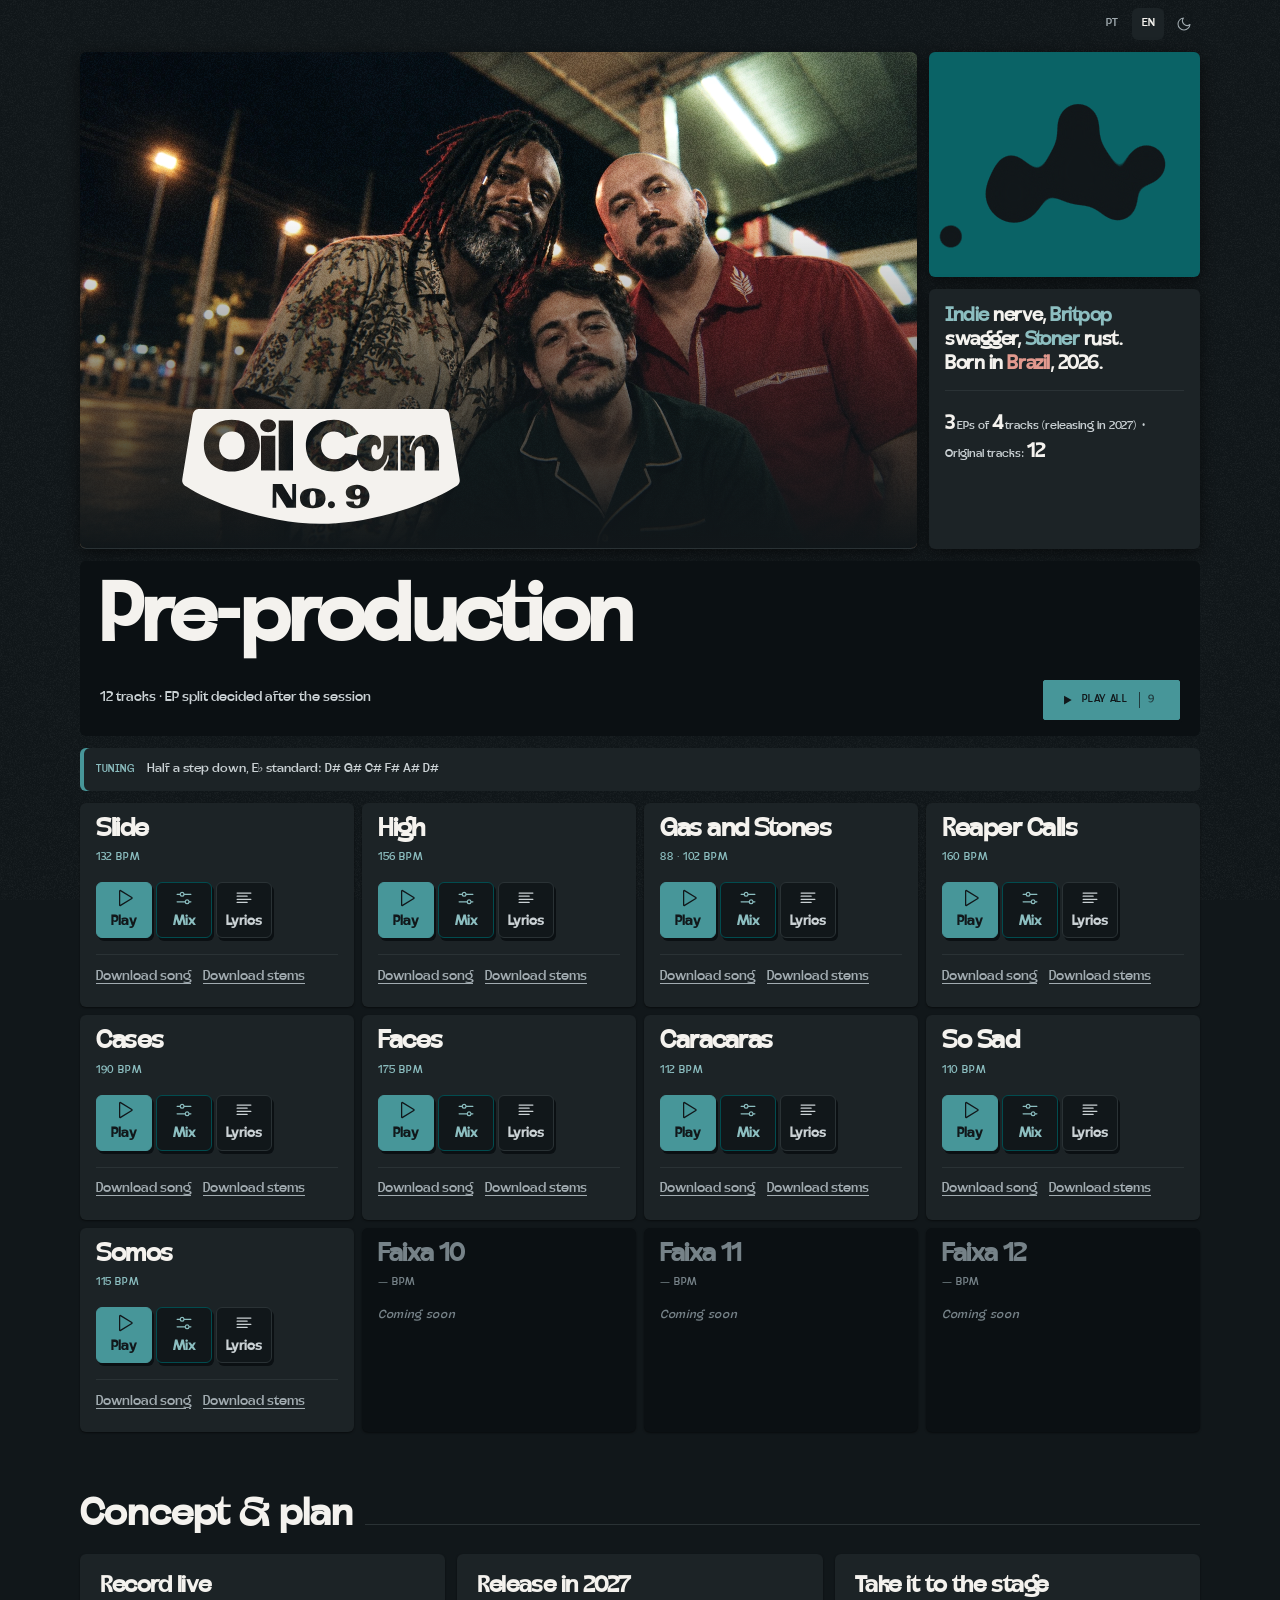
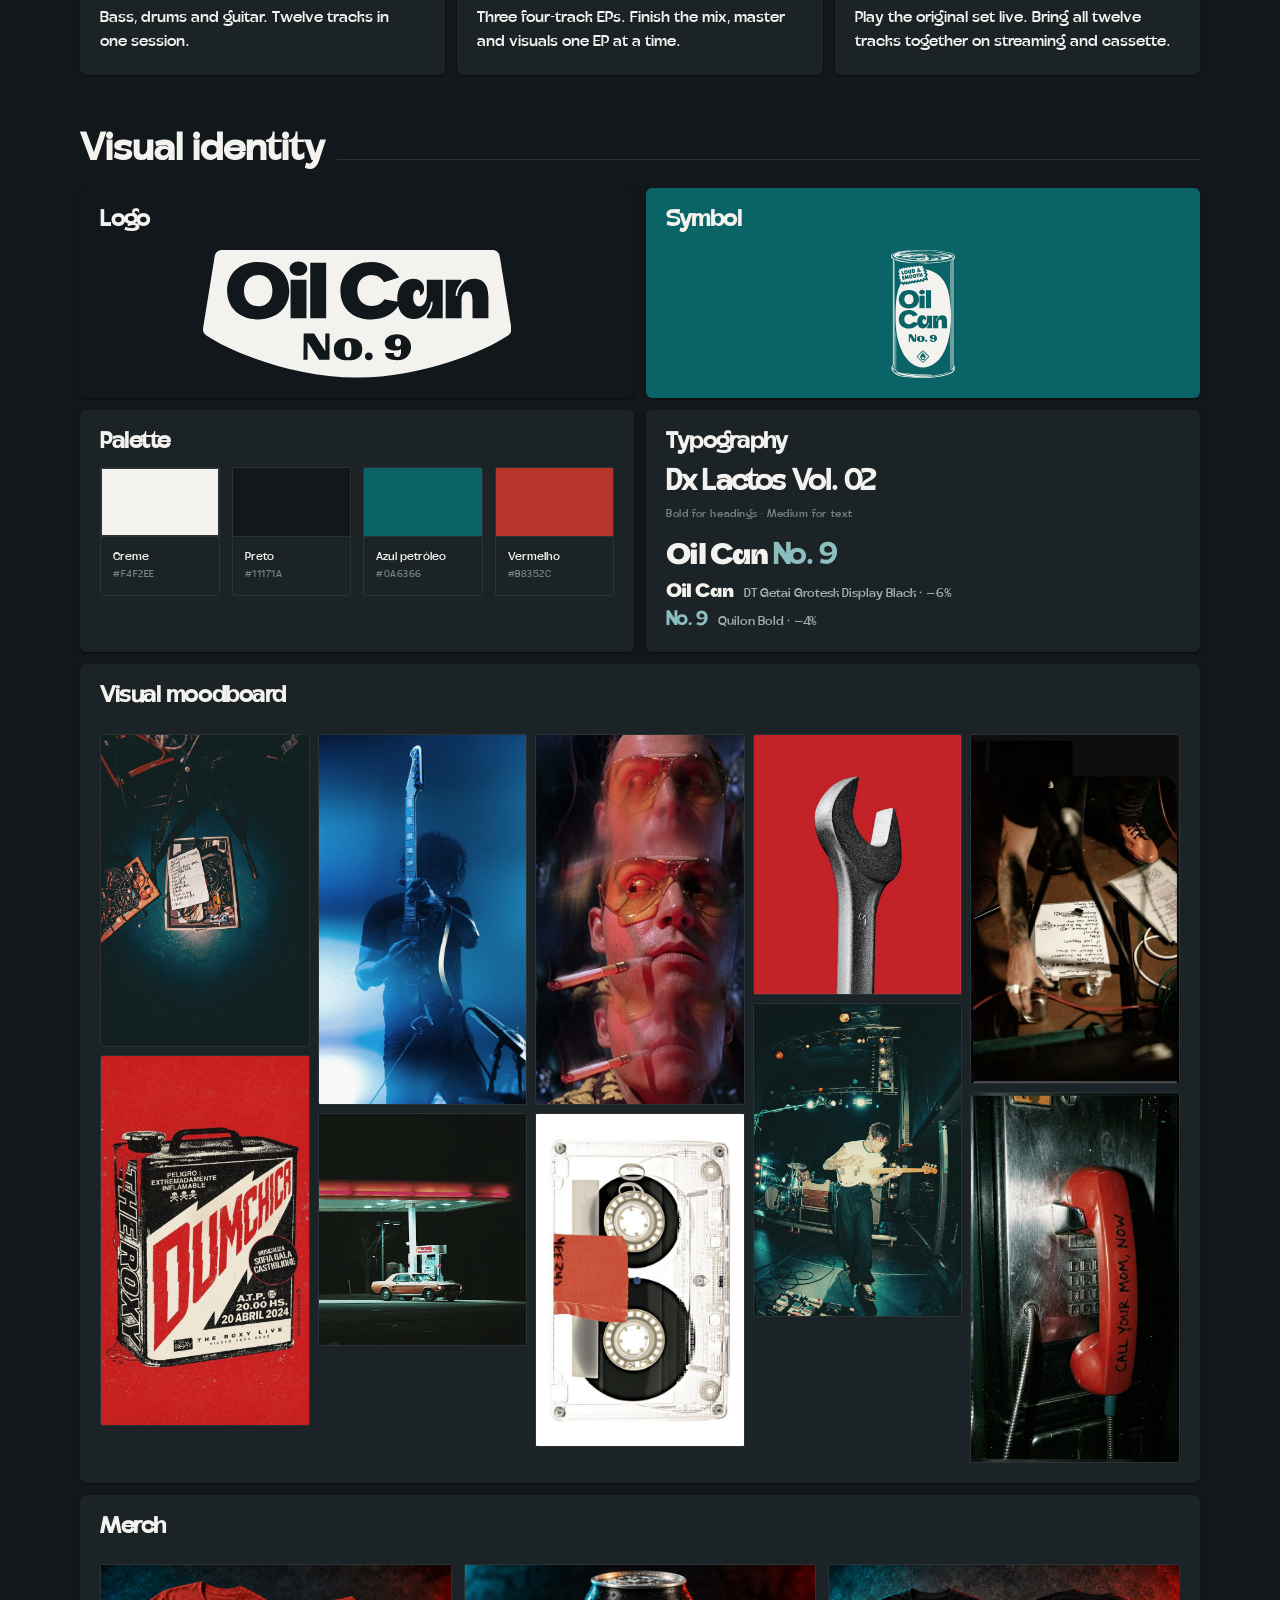
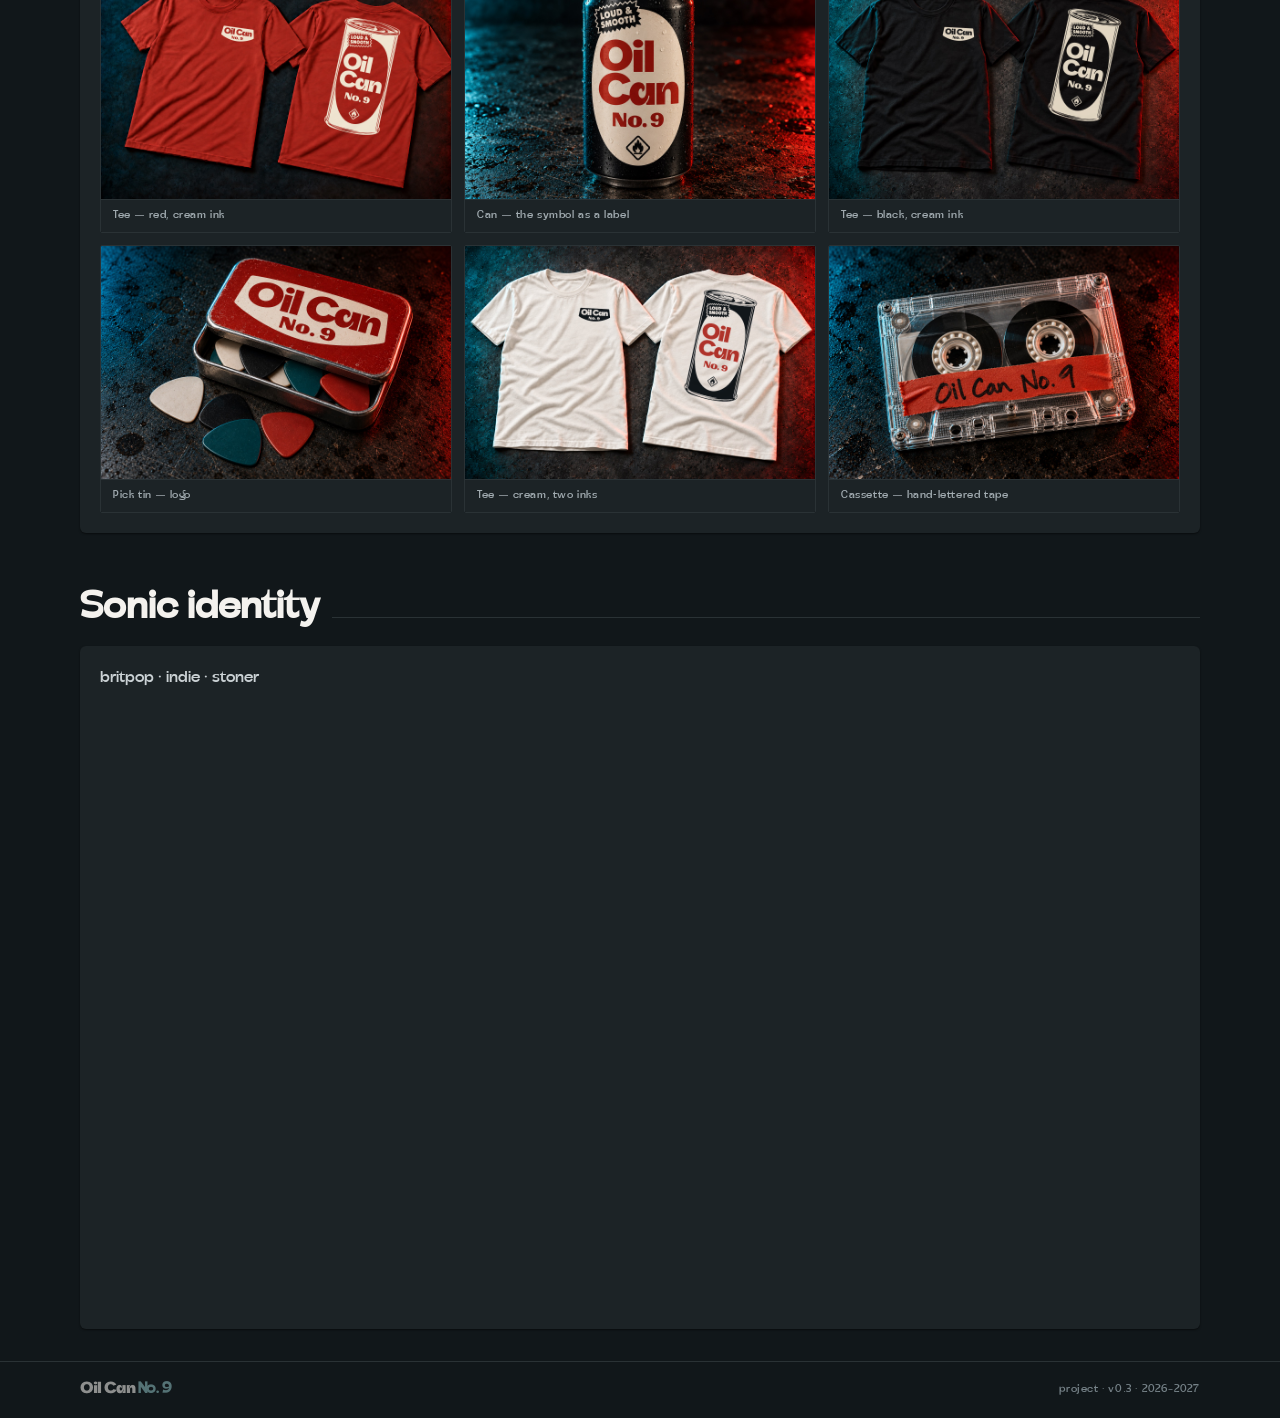
==== commit bc110ec3: "Publish the OCN9 single-page Bento redesign" ====
--- a/index.html
+++ b/index.html
@@ -28,14 +28,10 @@
 <meta property="og:locale" content="pt_BR">
 <meta name="twitter:card" content="summary_large_image">
 
-<link rel="preconnect" href="https://api.fontshare.com">
-<link rel="preconnect" href="https://fonts.googleapis.com">
-<link rel="preconnect" href="https://fonts.gstatic.com" crossorigin>
-<link rel="stylesheet" href="https://api.fontshare.com/v2/css?f[]=cabinet-grotesk@800,700,500,400&display=swap">
-<link rel="stylesheet" href="https://fonts.googleapis.com/css2?family=Geist+Mono:wght@300;400;500&display=swap">
 
 <!-- Cascata do design system: tokens → base → layout → componentes → utilitários.
      A ordem importa: utilitários sempre por último. -->
+<link rel="stylesheet" href="https://api.fontshare.com/v2/css?f[]=quilon@700&amp;display=swap">
 <link rel="stylesheet" href="css/tokens.css">
 <link rel="stylesheet" href="css/base.css">
 <link rel="stylesheet" href="css/layout.css">
@@ -77,105 +73,73 @@
 <!-- ============================================================
      NAVEGAÇÃO
      ============================================================ -->
-<nav class="nav" id="nav">
-  <div class="nav__inner">
-    <div class="nav__brand">
-      <span class="wordmark">Oil Can <span class="wordmark__no9">No.&thinsp;9</span></span>
-    </div>
-
-    <!-- No desktop este bloco é a própria barra; abaixo de 600px ele vira
-         a gaveta que o hambúrguer abre. Os botões são os mesmos nos dois
-         casos — só a apresentação muda. -->
-    <div class="nav__menu" id="navMenu">
-      <ul class="nav__tabs" role="tablist" aria-label="Seções do projeto">
-        <li role="presentation">
-          <button class="nav__tab" role="tab" id="tab-preprod" aria-controls="panel-preprod"
-                  aria-selected="true" tabindex="0" data-i18n="navPre">Pre-production</button>
-        </li>
-        <li role="presentation">
-          <button class="nav__tab" role="tab" id="tab-plano" aria-controls="panel-plano"
-                  aria-selected="false" tabindex="-1" data-i18n="navCon">Concept & plan</button>
-        </li>
-        <li role="presentation">
-          <button class="nav__tab" role="tab" id="tab-visual" aria-controls="panel-visual"
-                  aria-selected="false" tabindex="-1" data-i18n="navVis">Visual identity</button>
-        </li>
-        <li role="presentation">
-          <button class="nav__tab" role="tab" id="tab-sonora" aria-controls="panel-sonora"
-                  aria-selected="false" tabindex="-1" data-i18n="navSon">Sonic identity</button>
-        </li>
-      </ul>
-
-      <ul class="nav__lang">
-        <li><button class="nav__tab nav__util" data-lang="pt" aria-pressed="false" lang="pt">PT</button></li>
-        <li><button class="nav__tab nav__util" data-lang="en" aria-pressed="true" lang="en">EN</button></li>
-      </ul>
-    </div>
-
-    <!-- Sempre visível na barra, em qualquer largura. -->
-    <div class="nav__actions">
-      <span class="nav__current" id="navCurrent" aria-hidden="true"></span>
-
-      <button class="nav__tab nav__util" data-theme-toggle aria-pressed="true" aria-label="Alternar tema claro e escuro">
-        <svg data-theme-icon="light" viewBox="0 0 24 24" fill="none" stroke="currentColor" stroke-width="1.7" stroke-linecap="round" aria-hidden="true" hidden>
-          <circle cx="12" cy="12" r="4"/>
-          <path d="M12 2v2M12 20v2M4.9 4.9l1.4 1.4M17.7 17.7l1.4 1.4M2 12h2M20 12h2M4.9 19.1l1.4-1.4M17.7 6.3l1.4-1.4"/>
+<div class="site-prefs">
+  <button type="button" data-lang="pt" aria-pressed="false" lang="pt">PT</button>
+  <button type="button" data-lang="en" aria-pressed="true" lang="en">EN</button>
+  <button type="button" data-theme-toggle aria-pressed="true" data-i18n-aria="themeLabel" aria-label="Dark mode">
+    <svg data-theme-icon="light" viewBox="0 0 24 24" fill="none" stroke="currentColor" stroke-width="1.6" stroke-linecap="round" aria-hidden="true" hidden>
+      <circle cx="12" cy="12" r="4"/><path d="M12 2v2m0 16v2M2 12h2m16 0h2M5 5l1.4 1.4m11.2 11.2L19 19M5 19l1.4-1.4M17.6 6.4 19 5"/>
+    </svg>
+    <svg data-theme-icon="dark" viewBox="0 0 24 24" fill="none" stroke="currentColor" stroke-width="1.6" stroke-linejoin="round" aria-hidden="true">
+      <path d="M21 12.8A9 9 0 1 1 11.2 3a7 7 0 0 0 9.8 9.8Z"/>
+    </svg>
+  </button>
+</div>
+
+<main class="page" id="main">
+
+<section class="page-section" id="panel-preprod" aria-labelledby="heading-preprod" tabindex="-1">
+
+  <div class="section bento">
+    <header class="hero bento__photo">
+      <img class="hero__photo" src="assets/photos/photo-header.webp" width="1672" height="941"
+           alt="The three members of Oil Can No. 9 at night, under the lights of a petrol station canopy" fetchpriority="high">
+      <canvas class="hero__noise" aria-hidden="true"></canvas>
+      <div class="hero__content">
+        <svg class="hero__logo" viewBox="0 0 600 249" role="img" aria-label="Oil Can No. 9">
+          <use href="#ocn9-logo"/>
         </svg>
-        <svg data-theme-icon="dark" viewBox="0 0 24 24" fill="none" stroke="currentColor" stroke-width="1.7" stroke-linecap="round" stroke-linejoin="round" aria-hidden="true">
-          <path d="M21 12.8A9 9 0 1 1 11.2 3a7 7 0 0 0 9.8 9.8z"/>
-        </svg>
-      </button>
-
-      <button class="nav__tab nav__util nav__burger" id="navBurger" type="button"
-              aria-expanded="false" aria-controls="navMenu" aria-label="Abrir menu">
-        <svg data-menu-icon="closed" viewBox="0 0 24 24" fill="none" stroke="currentColor" stroke-width="1.8" stroke-linecap="round" aria-hidden="true">
-          <path d="M3 6h18M3 12h18M3 18h18"/>
-        </svg>
-        <svg data-menu-icon="open" viewBox="0 0 24 24" fill="none" stroke="currentColor" stroke-width="1.8" stroke-linecap="round" aria-hidden="true" hidden>
-          <path d="M5 5l14 14M19 5L5 19"/>
-        </svg>
-      </button>
-    </div>
-  </div>
-</nav>
-
-<main class="page" id="main">
-
-<!-- ============================================================
-     ABA 1 · PRÉ-PRODUÇÃO
-     ============================================================ -->
-<section class="tab-panel is-active" id="panel-preprod" role="tabpanel" aria-labelledby="tab-preprod" tabindex="0">
-
-  <!-- Hero: logo sobre o preto à esquerda, foto à direita sob retícula.
-       Fica sempre escuro, nos dois temas — é peça de marca, não interface. -->
-  <header class="hero">
-    <img class="hero__photo" src="assets/photos/photo-header.webp" width="1672" height="941"
-         alt="The three members of Oil Can No. 9 at night, under the lights of a petrol station canopy" fetchpriority="high">
-    <div class="hero__content">
-      <svg class="hero__logo" viewBox="0 0 600 249" role="img" aria-label="Oil Can No. 9">
-        <use href="#ocn9-logo"/>
+      </div>
+    </header>
+    <div class="bento__oil" aria-hidden="true" data-oil>
+      <svg viewBox="0 0 260 180" preserveAspectRatio="xMidYMid meet" focusable="false">
+        <defs>
+          <filter id="ocn9-oil" x="-25%" y="-25%" width="150%" height="150%" color-interpolation-filters="sRGB">
+            <feGaussianBlur stdDeviation="10"/>
+            <feColorMatrix mode="matrix" values="1 0 0 0 0  0 1 0 0 0  0 0 1 0 0  0 0 0 24 -11"/>
+          </filter>
+        </defs>
+        <g class="oil__ink" filter="url(#ocn9-oil)">
+          <circle cx="128" cy="91" r="32" data-oil-drop/>
+          <circle cx="91" cy="117" r="26" data-oil-drop/>
+          <circle cx="162" cy="61" r="23" data-oil-drop/>
+          <circle data-oil-drop cx="61" cy="77" r="18"/>
+          <circle data-oil-drop cx="190" cy="112" r="18"/>
+          <circle cx="48" cy="136" r="13" data-oil-drop/>
+          <circle cx="211" cy="53" r="12" data-oil-drop/>
+          <circle class="oil__pointer" cx="153" cy="122" r="20" data-oil-pointer/>
+        </g>
       </svg>
     </div>
-  </header>
-
-  <div class="section">
-    <p class="masthead__tagline masthead__tagline--solo" data-i18n="tagline"><span class="is-accent">Indie</span> nerve, <span class="is-accent">Britpop</span> swagger, <span class="is-accent">Stoner</span> rust.<br>Born in <span class="is-highlight">Brazil</span>, 2026.</p>
-    <p class="masthead__stats" data-i18n="heroLine"><strong>3</strong> EPs of <strong>4</strong> tracks (releasing in 2027) &nbsp;•&nbsp; Original tracks: <strong>12</strong></p>
-  </div>
-
-  <div class="section">
-    <h2 class="section-label" data-i18n="slPre">Pre-production</h2>
-    <div class="cluster-between mb-6">
-      <p class="section-note mb-0" data-i18n="preprodNote">12 tracks · EP split decided after the session</p>
-      <button class="btn btn--accent" type="button" id="playAll">
-        <svg viewBox="0 0 24 24" fill="currentColor" aria-hidden="true"><path d="M7 4.5v15l13-7.5z"/></svg>
-        <span data-i18n="playAll">Play all</span>
-        <span class="btn__count" id="playAllCount"></span>
-      </button>
-    </div>
-
-    <p class="tuning" data-i18n="tuning"><strong>Tuning</strong> Half a step down, E&#9837; standard: D# G# C# F# A# D#</p>
-
+    <div class="bento__intro">
+      <p class="masthead__tagline masthead__tagline--solo" data-i18n="tagline"><span class="is-accent">Indie</span> nerve, <span class="is-accent">Britpop</span> swagger, <span class="is-accent">Stoner</span> rust.<br>Born in <span class="is-highlight">Brazil</span>, 2026.</p>
+      <p class="masthead__stats" data-i18n="heroLine"><strong>3</strong> EPs of <strong>4</strong> tracks (releasing in 2027) &nbsp;•&nbsp; Original tracks: <strong>12</strong></p>
+    </div>
+    <header class="session-header bento__session">
+      <h2 id="heading-preprod" class="section-label session-header__title" data-i18n="slPre">Pre-production</h2>
+      <div class="session-header__bar">
+        <p class="section-note mb-0" data-i18n="preprodNote">12 tracks · EP split decided after the session</p>
+        <button class="btn btn--accent" type="button" id="playAll">
+          <svg viewBox="0 0 24 24" fill="currentColor" aria-hidden="true"><path d="M7 4.5v15l13-7.5z"/></svg>
+          <span data-i18n="playAll">Play all</span>
+          <span class="btn__count" id="playAllCount"></span>
+        </button>
+      </div>
+    </header>
+    <p class="tuning bento__tuning" data-i18n="tuning"><strong>Tuning</strong> Half a step down, E&#9837; standard: D# G# C# F# A# D#</p>
+  </div>
+
+  <div class="section listening" aria-labelledby="heading-preprod">
     <div class="track-grid">
 
       <!-- 01 · SLIDE -->
@@ -654,222 +618,88 @@
   </div>
 </section>
 
-<!-- ============================================================
-     ABA 2 · CONCEITO E PLANO
-     ============================================================ -->
-<section class="tab-panel" id="panel-plano" role="tabpanel" aria-labelledby="tab-plano" tabindex="0">
-
-  <div class="section">
-    <div class="cluster-between">
-      <div class="masthead__logo">
-        <svg class="logo logo--hero" viewBox="0 0 600 249" role="img" aria-label="Oil Can No. 9">
-          <use href="#ocn9-logo"/>
-        </svg>
+<section class="page-section" id="panel-plano" aria-labelledby="heading-plano" tabindex="-1">
+  <div class="section editorial">
+    <h2 class="section-label editorial__title" id="heading-plano" data-i18n="navCon">Concept & plan</h2>
+    <div class="editorial__grid editorial__grid--plan">
+      <article class="editorial__card">
+        <h3 data-i18n="planRecord">Record live</h3>
+        <p data-i18n="planRecordText">Bass, drums and guitar. Twelve tracks in one session.</p>
+      </article>
+      <article class="editorial__card">
+        <h3 data-i18n="planRelease">Release in 2027</h3>
+        <p data-i18n="planReleaseText">Three four-track EPs. Finish the mix, master and visuals one EP at a time.</p>
+      </article>
+      <article class="editorial__card">
+        <h3 data-i18n="planStage">Take it to the stage</h3>
+        <p data-i18n="planStageText">Play the original set live. Bring all twelve tracks together on streaming and cassette.</p>
+      </article>
+    </div>
+  </div>
+</section>
+
+<section class="page-section" id="panel-visual" aria-labelledby="heading-visual" tabindex="-1">
+  <div class="section editorial">
+    <h2 class="section-label editorial__title" id="heading-visual" data-i18n="navVis">Visual identity</h2>
+    <div class="editorial__grid editorial__grid--brand">
+      <article class="editorial__card editorial__mark stage-black">
+        <h3 data-i18n="slLogo">Logo</h3>
+        <svg class="logo logo--inherit" viewBox="0 0 600 249" role="img" aria-label="Oil Can No. 9"><use href="#ocn9-logo"/></svg>
+      </article>
+      <article class="editorial__card editorial__mark stage-blue">
+        <h3 data-i18n="slSymbol">Symbol</h3>
+        <img src="assets/logo/symbol-can-negative.svg" alt="Oil Can No. 9" loading="lazy">
+      </article>
+      <article class="editorial__card">
+        <h3 data-i18n="slPal">Palette</h3>
+        <div class="palette">
+      <div class="swatch">
+        <div class="swatch__chip" style="background:#f4f2ee;box-shadow:inset 0 0 0 1px var(--border-default)"></div>
+        <div class="swatch__meta">
+          <p class="swatch__name">Creme</p>
+          <p class="swatch__hex">#F4F2EE</p>
+        </div>
       </div>
-      <p class="masthead__tagline" data-i18n="tagline"><span class="is-accent">Indie</span> nerve, <span class="is-accent">Britpop</span> swagger, <span class="is-accent">Stoner</span> rust.<br>Born in <span class="is-highlight">Brazil</span>, 2026.</p>
-    </div>
-  </div>
-
-  <div class="section">
-    <dl class="meta-list">
-      <div class="meta-list__row">
-        <dt class="meta-list__key">
-          <span data-i18n="mkArq">Archetype</span>
-          <button class="btn-help" data-help="arquetipos" aria-label="Sobre arquétipos">?</button>
-        </dt>
-        <dd class="meta-list__value" data-i18n="mvArq">everyman — urban</dd>
+      <div class="swatch">
+        <div class="swatch__chip" style="background:#11171a"></div>
+        <div class="swatch__meta">
+          <p class="swatch__name">Preto</p>
+          <p class="swatch__hex">#11171A</p>
+        </div>
       </div>
-      <div class="meta-list__row">
-        <dt class="meta-list__key" data-i18n="mkTom">Tone of voice</dt>
-        <dd class="meta-list__value meta-list__value--highlight" data-i18n="mvTom">direct · ironic · confident</dd>
+      <div class="swatch">
+        <div class="swatch__chip" style="background:#0a6366"></div>
+        <div class="swatch__meta">
+          <p class="swatch__name">Azul petróleo</p>
+          <p class="swatch__hex">#0A6366</p>
+        </div>
       </div>
-      <div class="meta-list__row">
-        <dt class="meta-list__key" data-i18n="mkEst">Style</dt>
-        <dd class="meta-list__value">britpop · indie · stoner</dd>
+      <div class="swatch">
+        <div class="swatch__chip" style="background:#b8352c"></div>
+        <div class="swatch__meta">
+          <p class="swatch__name">Vermelho</p>
+          <p class="swatch__hex">#B8352C</p>
+        </div>
       </div>
-      <div class="meta-list__row">
-        <dt class="meta-list__key" data-i18n="mkFor">Line-up</dt>
-        <dd class="meta-list__value">power trio</dd>
-      </div>
-    </dl>
-
-    <div class="divider"></div>
-
-    <h2 class="section-label" data-i18n="slPret">Ambition</h2>
-    <div class="prose">
-      <p data-i18n="pret1">To be <strong>socially and culturally relevant</strong> to a group of people who care about music — a local scene, say, or a fanbase somewhere else. A fair measure might be presence at gigs — invitations and turnout — and monthly listeners on streaming (possible metrics to track). But output and growth are a consequence, not a condition for existing.</p>
-      <p data-i18n="pret2">Adult life keeps its own schedule. So the band’s energy has to be spent <strong>strategically</strong>: content worth making, gigs that give something back, audiences that actually consume music. Festivals, Bolacha Discos, rooms of that kind.</p>
-      <p data-i18n="pret3">Writing and producing have to be good moments, rewarded by the experience itself, whatever the outcome.</p>
-    </div>
-
-    <div class="divider"></div>
-
-    <h2 class="section-label" data-i18n="slObj">First goal</h2>
-    <p class="prose" data-i18n="objTxt">Build an original repertoire and start playing live.</p>
-  </div>
-
-  <div class="section">
-    <h2 class="section-label" data-i18n="slPlano">The plan</h2>
-    <div class="flow">
-      <div class="flow__step">
-        <div class="flow__marker">01</div>
-        <div class="flow__body">
-          <h3 class="flow__title" data-i18n="flow1t">One session only</h3>
-          <p class="flow__desc" data-i18n="flow1d">Record <strong>all 12 tracks at once</strong>, live — bass, drums and guitar playing together.</p>
-        </div>
-      </div>
-      <div class="flow__step">
-        <div class="flow__marker">02</div>
-        <div class="flow__body">
-          <h3 class="flow__title" data-i18n="flow2t">Then, four songs at a time</h3>
-          <p class="flow__desc" data-i18n="flow2d">Each block runs the same path, in EP order:</p>
-          <ul class="flow__list" data-i18n="flow2l"><li><strong>Final tracking</strong> — vocals and effects over the base</li><li><strong>Mixing and mastering</strong></li><li><strong>Visuals for all four</strong> — cover art + at least one video: visualiser, lyric video or music video</li><li><strong>Registration and distribution</strong> — ISRC and submission to the distributor</li><li><strong>Release</strong> — with a Spotify pitch on one focus track</li></ul>
-        </div>
-      </div>
-      <div class="flow__step">
-        <div class="flow__marker">03</div>
-        <div class="flow__body">
-          <h3 class="flow__title" data-i18n="flow3t">All in parallel</h3>
-          <p class="flow__desc" data-i18n="flow3d">Nobody waits for anybody. While one block is being finished, the next is already queued and the band keeps playing.</p>
-        </div>
-      </div>
-      <div class="flow__step flow__step--result">
-        <div class="flow__marker">=</div>
-        <div class="flow__body">
-          <h3 class="flow__title" data-i18n="flow4t">In the end</h3>
-          <p class="flow__desc" data-i18n="flow4d"><strong>Three closed EPs of four tracks.</strong> No standalone singles, all within 2027.<br>Then: a <strong>consolidated playlist</strong> on streaming + the <strong>K7 tape</strong> with all twelve.</p>
-        </div>
-      </div>
-    </div>
-  </div>
-
-  <div class="section">
-    <h2 class="section-label" data-i18n="slLanc">Releases</h2>
-    <p class="section-note" data-i18n="lancNote">3 EPs · 4 tracks each · 1 focus track per EP · at least one video per song</p>
-
-    <div class="release-grid">
-      <article class="release">
-        <div class="release__num">EP 01 / 03</div>
-        <div class="release__cover">
-          <img src="assets/covers/ep01.jpg" alt="Capa do EP #01" onerror="this.remove()">
-          <span class="release__cover-placeholder" data-i18n="coverPend">cover pending</span>
-        </div>
-        <h3 class="release__name">EP #01</h3>
-        <p class="release__year">2027</p>
-        <ul class="release__tracks" data-i18n="epTracks"><li>Track 01</li><li>Track 02</li><li>Track 03</li><li>Track 04</li></ul>
-        <p class="release__note" data-i18n="epNote">visualiser · lyric video · music video</p>
-      </article>
-
-      <article class="release">
-        <div class="release__num">EP 02 / 03</div>
-        <div class="release__cover">
-          <img src="assets/covers/ep02.jpg" alt="Capa do EP #02" onerror="this.remove()">
-          <span class="release__cover-placeholder" data-i18n="coverPend">cover pending</span>
-        </div>
-        <h3 class="release__name">EP #02</h3>
-        <p class="release__year">2027</p>
-        <ul class="release__tracks" data-i18n="epTracks"><li>Track 01</li><li>Track 02</li><li>Track 03</li><li>Track 04</li></ul>
-        <p class="release__note" data-i18n="epNote">visualiser · lyric video · music video</p>
-      </article>
-
-      <article class="release">
-        <div class="release__num">EP 03 / 03</div>
-        <div class="release__cover">
-          <img src="assets/covers/ep03.jpg" alt="Capa do EP #03" onerror="this.remove()">
-          <span class="release__cover-placeholder" data-i18n="coverPend">cover pending</span>
-        </div>
-        <h3 class="release__name">EP #03</h3>
-        <p class="release__year">2027</p>
-        <ul class="release__tracks" data-i18n="epTracks"><li>Track 01</li><li>Track 02</li><li>Track 03</li><li>Track 04</li></ul>
-        <p class="release__note" data-i18n="epNote">visualiser · lyric video · music video</p>
-      </article>
-    </div>
-  </div>
-</section>
-
-<!-- ============================================================
-     ABA 3 · IDENTIDADE VISUAL
-     ============================================================ -->
-<section class="tab-panel" id="panel-visual" role="tabpanel" aria-labelledby="tab-visual" tabindex="0">
-
-  <!-- ---------- Nome em texto ---------- -->
-  <div class="section">
-    <h2 class="section-label" data-i18n="slName">Name in text</h2>
-    <p class="prose" data-i18n="nameIntro">Three settled forms, each with its own place. They are not interchangeable: swapping one for another in the wrong context weakens recognition of the name.</p>
-
-    <div class="name-list">
-      <div class="name-card">
-        <p class="name-card__value">Oil Can No. 9</p>
-        <p class="name-card__role" data-i18n="nameFullRole">Full name</p>
-        <p class="name-card__desc" data-i18n="nameFullDesc">First mention in any text, credits, contracts, release metadata and distributor forms. Always with the period and the space: <strong>No. 9</strong>.</p>
-      </div>
-      <div class="name-card">
-        <p class="name-card__value">OCN9</p>
-        <p class="name-card__role" data-i18n="nameShortRole">Short form</p>
-        <p class="name-card__desc" data-i18n="nameShortDesc">Tight spaces, internal use and merch: filenames, tab titles, labels, document headers. It never opens a text — it only appears after the full name.</p>
-      </div>
-      <div class="name-card">
-        <p class="name-card__value name-card__value--mono">@oilcanno9</p>
-        <p class="name-card__role" data-i18n="nameHandleRole">Handle</p>
-        <p class="name-card__desc" data-i18n="nameHandleDesc">Social media, email and any username. Always lowercase, no period, no space, no separator.</p>
-      </div>
-    </div>
-
-    <h3 class="section-label section-label--highlight mt-8" data-i18n="nameDontTitle">Do not write</h3>
-    <ul class="flow__list" data-i18n="nameDontList"><li>Oil Can #9 &nbsp;·&nbsp; Oil Can nº 9 &nbsp;·&nbsp; Oil Can No.9 <em>(no space)</em></li><li>OilCan No. 9 &nbsp;·&nbsp; Oilcan No. 9 &nbsp;·&nbsp; OIL CAN NO. 9 <em>(all caps, outside a heading)</em></li><li>OCN 9 &nbsp;·&nbsp; OCN-9 &nbsp;·&nbsp; ocn9 <em>(the short form is always caps)</em></li><li>@oil_can_no9 &nbsp;·&nbsp; @OilCanNo9 &nbsp;·&nbsp; @ocn9</li></ul>
-  </div>
-
-  <!-- ---------- Moodboard ---------- -->
-  <div class="section">
-    <h2 class="section-label" data-i18n="slMood">Visual moodboard</h2>
-    <p class="prose" data-i18n="moodDesc">Visual reference — stage in blue and red light, analog grain, urban objects, cinema, analog items.</p>
-    <div class="moodboard" id="moodboard"></div>
-  </div>
-
-  <!-- ---------- Logotipo ---------- -->
-  <div class="section">
-    <h2 class="section-label" data-i18n="slLogo">Logo</h2>
-    <p class="prose" data-i18n="logoIntro">The plate with the name. This is the brand’s default signature — use it wherever the audience does not yet have the visual vocabulary to recognise the symbol alone: release covers, headers, posters, credits.</p>
-
-    <div class="specimen-grid">
-      <figure class="specimen">
-        <div class="specimen__stage specimen__stage--logo stage-cream">
-          <svg class="logo logo--inherit" viewBox="0 0 600 249" role="img" aria-label="Logotipo monocromático sobre creme"><use href="#ocn9-logo"/></svg>
-        </div>
-        <figcaption class="specimen__caption"><span data-i18n="specOne">1 colour</span><code>#F4F2EE</code></figcaption>
-      </figure>
-
-      <figure class="specimen">
-        <div class="specimen__stage specimen__stage--logo stage-black">
-          <svg class="logo logo--inherit" viewBox="0 0 600 249" role="img" aria-label="Logotipo negativo sobre preto"><use href="#ocn9-logo"/></svg>
-        </div>
-        <figcaption class="specimen__caption"><span data-i18n="specNeg">Negative</span><code>#11171A</code></figcaption>
-      </figure>
-
-      <figure class="specimen">
-        <div class="specimen__stage specimen__stage--logo stage-blue">
-          <svg class="logo logo--inherit" viewBox="0 0 600 249" role="img" aria-label="Logotipo negativo sobre azul petróleo"><use href="#ocn9-logo"/></svg>
-        </div>
-        <figcaption class="specimen__caption"><span data-i18n="specNeg">Negative</span><code>#0A6366</code></figcaption>
-      </figure>
-
-      <figure class="specimen">
-        <div class="specimen__stage specimen__stage--logo stage-red">
-          <svg class="logo logo--inherit" viewBox="0 0 600 249" role="img" aria-label="Logotipo negativo sobre vermelho"><use href="#ocn9-logo"/></svg>
-        </div>
-        <figcaption class="specimen__caption"><span data-i18n="specNeg">Negative</span><code>#B8352C</code></figcaption>
-      </figure>
-    </div>
-
-    <p class="section-note mt-4 mb-0" data-i18n="logoFiles">Files: <code>logo-ink.svg</code> · <code>logo-cream.svg</code></p>
-  </div>
-
-  <!-- ---------- Merch ---------- -->
-  <div class="section">
-    <h2 class="section-label" data-i18n="slMerch">Merch</h2>
-    <p class="section-note" data-i18n="merchIntro">AI-generated concept renders from the prompts in <code>mockup-prompts.md</code> — a quick preview of the direction, not final production art.</p>
-
-    <div class="merch-grid">
+    </div>
+      </article>
+      <article class="editorial__card">
+        <h3 data-i18n="slTipo">Typography</h3>
+        <p class="type-specimen__sample type-specimen__sample--ui-display">Dx Lactos Vol. 02</p>
+        <p class="type-specimen__meta" data-i18n="tipoUiWeights">Bold for headings · Medium for text</p>
+        <p class="wordmark name-specimen">Oil Can <span class="wordmark__no9">No. 9</span></p>
+        <dl class="name-specimen__rules">
+          <div><dt class="wordmark">Oil Can</dt><dd>DT Getai Grotesk Display Black · −6%</dd></div>
+          <div><dt class="wordmark"><span class="wordmark__no9">No. 9</span></dt><dd>Quilon Bold · −4%</dd></div>
+        </dl>
+      </article>
+      <article class="editorial__card editorial__wide editorial__gallery">
+        <h3 data-i18n="slMood">Visual moodboard</h3>
+        <div class="moodboard" id="moodboard"></div>
+      </article>
+      <article class="editorial__card editorial__wide editorial__gallery">
+        <h3 data-i18n="slMerch">Merch</h3>
+        <div class="merch-grid">
       <figure class="merch-item">
         <button class="merch-item__zoom" type="button" data-zoom>
           <img src="assets/images/merch-tee-red.jpg" width="1536" height="1024" alt="Red t-shirt with the cream logo on the chest and the cream can on the back" loading="lazy">
@@ -912,206 +742,25 @@
         <figcaption data-i18n="merchK7">Cassette — hand-lettered tape</figcaption>
       </figure>
     </div>
-  </div>
-
-  <!-- ---------- Tipografia ---------- -->
-  <div class="section">
-    <h2 class="section-label" data-i18n="slTipo">Typography</h2>
-    <div class="type-specimen">
-      <p class="type-specimen__sample">Cabinet Grotesk</p>
-      <p class="type-specimen__meta" data-i18n="tipo1">Display · logo · headings — fontshare.com</p>
-    </div>
-    <div class="type-specimen">
-      <p class="type-specimen__sample type-specimen__sample--mono" data-i18n="tipo2">Geist Mono — text and labels</p>
-      <p class="type-specimen__meta" data-i18n="tipo2meta">Body · interface · metadata — Google Fonts</p>
-    </div>
-  </div>
-
-  <!-- ---------- Paleta ---------- -->
-  <div class="section">
-    <h2 class="section-label" data-i18n="slPal">Palette</h2>
-    <p class="prose" data-i18n="palIntro">Four settled colours. These are what go to print, covers and video — no variation, no tints, no gradients.</p>
-
-    <div class="palette">
-      <div class="swatch">
-        <div class="swatch__chip" style="background:#f4f2ee;box-shadow:inset 0 0 0 1px var(--border-default)"></div>
-        <div class="swatch__meta">
-          <p class="swatch__name">Creme</p>
-          <p class="swatch__hex">#F4F2EE</p>
-          <p class="swatch__use" data-i18n="palCreamUse">Paper and light ground. Logo plate and negative symbol on a dark or coloured ground.</p>
-        </div>
-      </div>
-      <div class="swatch">
-        <div class="swatch__chip" style="background:#11171a"></div>
-        <div class="swatch__meta">
-          <p class="swatch__name">Preto</p>
-          <p class="swatch__hex">#11171A</p>
-          <p class="swatch__use" data-i18n="palBlackUse">Ink. Type, symbol linework and alternative ground.</p>
-        </div>
-      </div>
-      <div class="swatch">
-        <div class="swatch__chip" style="background:#0a6366"></div>
-        <div class="swatch__meta">
-          <p class="swatch__name">Azul petróleo</p>
-          <p class="swatch__hex">#0A6366</p>
-          <p class="swatch__use" data-i18n="palBlueUse">Primary. Action, navigation, section labels and coloured grounds.</p>
-        </div>
-      </div>
-      <div class="swatch">
-        <div class="swatch__chip" style="background:#b8352c"></div>
-        <div class="swatch__meta">
-          <p class="swatch__name">Vermelho</p>
-          <p class="swatch__hex">#B8352C</p>
-          <p class="swatch__use" data-i18n="palRedUse">Accent. The name on the two-colour can, markers and single points of emphasis. Never a block of text.</p>
-        </div>
-      </div>
-    </div>
-
-    <h3 class="section-label mt-8" data-i18n="slRamp">Derived scales — screen only</h3>
-    <p class="prose" data-i18n="rampIntro">Extensions generated from the blue and the red, plus a cool neutral scale. They exist to give hierarchy, state and contrast in the interface, where four colours are not enough. They are <strong>not brand colours</strong> and never go to print or onto a cover.</p>
-
-    <div class="ramp">
-      <div class="ramp__bar">
-        <div class="ramp__step" style="background:var(--blue-100);color:var(--blue-700)">100</div>
-        <div class="ramp__step" style="background:var(--blue-200);color:var(--blue-700)">200</div>
-        <div class="ramp__step" style="background:var(--blue-300);color:var(--blue-800)">300</div>
-        <div class="ramp__step" style="background:var(--blue-400);color:#fff">400</div>
-        <div class="ramp__step" style="background:var(--blue-500);color:#fff">500</div>
-        <div class="ramp__step" style="background:var(--blue-600);color:#fff">600</div>
-        <div class="ramp__step" style="background:var(--blue-700);color:#fff">700</div>
-        <div class="ramp__step" style="background:var(--blue-800);color:#fff">800</div>
-      </div>
-      <p class="ramp__label" data-i18n="rampBlue">Petrol blue — derived from #0A6366</p>
-    </div>
-
-    <div class="ramp">
-      <div class="ramp__bar">
-        <div class="ramp__step" style="background:var(--red-100);color:var(--red-700)">100</div>
-        <div class="ramp__step" style="background:var(--red-200);color:var(--red-700)">200</div>
-        <div class="ramp__step" style="background:var(--red-300);color:var(--red-800)">300</div>
-        <div class="ramp__step" style="background:var(--red-400);color:#fff">400</div>
-        <div class="ramp__step" style="background:var(--red-500);color:#fff">500</div>
-        <div class="ramp__step" style="background:var(--red-600);color:#fff">600</div>
-        <div class="ramp__step" style="background:var(--red-700);color:#fff">700</div>
-        <div class="ramp__step" style="background:var(--red-800);color:#fff">800</div>
-      </div>
-      <p class="ramp__label" data-i18n="rampRed">Red — derived from #B8352C</p>
-    </div>
-
-    <div class="ramp">
-      <div class="ramp__bar">
-        <div class="ramp__step" style="background:var(--gray-050);color:var(--gray-700)">050</div>
-        <div class="ramp__step" style="background:var(--gray-100);color:var(--gray-700)">100</div>
-        <div class="ramp__step" style="background:var(--gray-200);color:var(--gray-700)">200</div>
-        <div class="ramp__step" style="background:var(--gray-300);color:var(--gray-800)">300</div>
-        <div class="ramp__step" style="background:var(--gray-400);color:var(--gray-900)">400</div>
-        <div class="ramp__step" style="background:var(--gray-500);color:#fff">500</div>
-        <div class="ramp__step" style="background:var(--gray-600);color:#fff">600</div>
-        <div class="ramp__step" style="background:var(--gray-700);color:#fff">700</div>
-        <div class="ramp__step" style="background:var(--gray-800);color:#fff">800</div>
-        <div class="ramp__step" style="background:var(--gray-900);color:#fff">900</div>
-      </div>
-      <p class="ramp__label" data-i18n="rampGray">Neutral — cool greys</p>
-    </div>
-
-    <p class="prose mt-6" data-i18n="a11yNote">On a dark ground, the brand blue and red fall short of the minimum reading contrast (WCAG AA). In dark theme the interface uses the 300 step of those scales for type and icons — the brand colour stays reserved for surfaces and printed pieces.</p>
-  </div>
-
-  <!-- ---------- Símbolo ---------- -->
-  <div class="section">
-    <h2 class="section-label" data-i18n="slSymbol">Symbol</h2>
-    <p class="prose" data-i18n="symbolIntro">The can. It works alone where the name is already established or already sits nearby: social avatars, seals, bass drum, stickers, video watermark. It is never the brand’s first introduction to a new audience.</p>
-
-    <div class="specimen-grid">
-      <figure class="specimen">
-        <div class="specimen__stage specimen__stage--symbol stage-cream">
-          <img src="assets/logo/symbol-can-2colors.svg" alt="Símbolo em duas cores sobre creme">
-        </div>
-        <figcaption class="specimen__caption"><span data-i18n="specTwo">2 colours</span><code>#F4F2EE</code></figcaption>
-      </figure>
-
-      <figure class="specimen">
-        <div class="specimen__stage specimen__stage--symbol stage-black">
-          <img src="assets/logo/symbol-can-negative.svg" alt="Símbolo negativo sobre preto">
-        </div>
-        <figcaption class="specimen__caption"><span data-i18n="specNeg">Negative</span><code>#11171A</code></figcaption>
-      </figure>
-
-      <figure class="specimen">
-        <div class="specimen__stage specimen__stage--symbol stage-blue">
-          <img src="assets/logo/symbol-can-negative.svg" alt="Símbolo negativo sobre azul petróleo">
-        </div>
-        <figcaption class="specimen__caption"><span data-i18n="specNeg">Negative</span><code>#0A6366</code></figcaption>
-      </figure>
-
-      <figure class="specimen">
-        <div class="specimen__stage specimen__stage--symbol stage-red">
-          <img src="assets/logo/symbol-can-negative.svg" alt="Símbolo negativo sobre vermelho">
-        </div>
-        <figcaption class="specimen__caption"><span data-i18n="specNeg">Negative</span><code>#B8352C</code></figcaption>
-      </figure>
-    </div>
-
-    <p class="prose mt-6" data-i18n="symbolRule">On a dark or coloured ground, always use the <strong>negative</strong>, in cream. The two-colour version exists on cream only — the red of the name does not separate from black or from blue.</p>
-    <p class="section-note mt-4 mb-0" data-i18n="symbolFiles">Files: <code>symbol-can-2colors.svg</code> · <code>symbol-can-negative.svg</code></p>
-  </div>
-
-  <!-- ---------- Coexistência ---------- -->
-  <div class="section">
-    <h2 class="section-label" data-i18n="slCoex">Coexistence</h2>
-    <p class="prose" data-i18n="coexIntro">Logo and symbol share the same visual alphabet, but they <strong>never appear together in the same visual field</strong>. It is the Volkswagen rule: either the VW roundel, or "Das Auto" — never the two in one lockup. On a two-sided piece the rule holds per face: a tee with the logo on the chest and the symbol on the back is correct, because the two are never seen at once.</p>
-
-    <div class="rule-grid">
-      <figure class="rule rule--do">
-        <div class="rule__stage">
-          <svg class="logo logo--inherit" viewBox="0 0 600 249" aria-hidden="true"><use href="#ocn9-logo"/></svg>
-        </div>
-        <figcaption class="rule__label">
-          <span class="rule__badge" data-i18n="coexDoBadge">Do</span>
-          <span data-i18n="coexDoLogo">Logo alone — the default signature</span>
-        </figcaption>
-      </figure>
-
-      <figure class="rule rule--do">
-        <div class="rule__stage">
-          <img src="assets/logo/symbol-can-2colors.svg" alt="">
-        </div>
-        <figcaption class="rule__label">
-          <span class="rule__badge" data-i18n="coexDoBadge">Do</span>
-          <span data-i18n="coexDoSymbol">Symbol alone — where the name is already given</span>
-        </figcaption>
-      </figure>
-
-      <figure class="rule rule--dont">
-        <div class="rule__stage rule__stage--void">
-          <img src="assets/logo/symbol-can-2colors.svg" alt="">
-          <svg class="logo logo--inherit" viewBox="0 0 600 249" aria-hidden="true"><use href="#ocn9-logo"/></svg>
-        </div>
-        <figcaption class="rule__label">
-          <span class="rule__badge" data-i18n="coexDontBadge">Don’t</span>
-          <span data-i18n="coexDont">Symbol and logo side by side, or stacked, in the same visual field</span>
-        </figcaption>
-      </figure>
-    </div>
-  </div>
-
+      </article>
+    </div>
+  </div>
 </section>
 
-<!-- ============================================================
-     ABA 4 · IDENTIDADE SONORA
-     ============================================================ -->
-<section class="tab-panel" id="panel-sonora" role="tabpanel" aria-labelledby="tab-sonora" tabindex="0">
-  <div class="section">
-    <h2 class="section-label" data-i18n="slSon">Sonic identity</h2>
+<section class="page-section" id="panel-sonora" aria-labelledby="heading-sonora" tabindex="-1">
+  <div class="section editorial">
+    <h2 class="section-label editorial__title" id="heading-sonora" data-i18n="slSon">Sonic identity</h2>
+    <article class="editorial__card sonic-card">
     <p class="prose">britpop · indie · stoner</p>
 
-    <h3 class="section-label mt-8" data-i18n="slRefs">Sonic references</h3>
+
     <div class="embed">
       <iframe src="https://open.spotify.com/embed/playlist/0aQBbXw3nFvfH2BluTNEgN?utm_source=generator"
               height="600" title="Playlist de referências sonoras do Oil Can No. 9"
               allow="autoplay; clipboard-write; encrypted-media; fullscreen; picture-in-picture"
               loading="lazy" allowfullscreen></iframe>
     </div>
+    </article>
   </div>
 </section>
 
@@ -1119,7 +768,7 @@
 
 <footer class="footer">
   <div class="footer__inner">
-    <span class="wordmark wordmark--sm footer__wordmark">Oil Can <span class="wordmark__no9">No.&thinsp;9</span></span>
+    <span class="wordmark wordmark--sm footer__wordmark">Oil Can <span class="wordmark__no9">No. 9</span></span>
     <span class="footer__meta" data-i18n="footerMeta">project · v0.3 · 2026–2027</span>
   </div>
 </footer>
@@ -1128,14 +777,14 @@
      PLAYER
      Um só <audio> serve os quatro cards e a fila: dois players
      nunca tocam juntos porque só existe um. A barra aparece
-     quando algo começa a tocar e acompanha as abas — dá para
+     quando algo começa a tocar e acompanha a rolagem — dá para
      ouvir lendo as outras seções.
      ============================================================ -->
 <div class="player" id="player" hidden>
   <audio id="playerAudio" preload="metadata"></audio>
 
   <!-- A fila sobe da barra, em vez de morar numa coluna fixa: a
-       página tem quatro abas e só esta tem áudio. -->
+       página tem quatro seções e só esta tem áudio. -->
   <div class="player__queue" id="playerQueue" hidden>
     <p class="player__queue-title" data-i18n="pQueue">Queue</p>
     <ol class="player__list" id="playerList"></ol>
@@ -1237,5 +886,6 @@
 <script src="js/mix-tracks.js"></script>
 <script src="js/mixer.js"></script>
 <script src="js/app.js"></script>
+<script src="js/bento.js"></script>
 </body>
 </html>
--- a/css/tokens.css
+++ b/css/tokens.css
@@ -5,6 +5,22 @@
    Nenhum outro arquivo deve declarar um valor cru (hex, px de
    espaçamento, ms de transição). Sempre referencie um token.
    ============================================================ */
+
+@font-face {
+  font-family: 'Dx Lactos Vol. 02';
+  src: url('../assets/fonts/dx-lactos-medium.woff2') format('woff2');
+  font-weight: 500;
+  font-style: normal;
+  font-display: swap;
+}
+
+@font-face {
+  font-family: 'DT Getai Grotesk Display';
+  src: url('../assets/fonts/dt-getai-grotesk-display-black.otf') format('opentype');
+  font-weight: 900;
+  font-style: normal;
+  font-display: swap;
+}
 
 /* ------------------------------------------------------------
    1. PRIMITIVOS DE MARCA
@@ -79,8 +95,21 @@
    ------------------------------------------------------------ */
 :root {
   /* Famílias */
-  --font-display: 'Cabinet Grotesk', 'Helvetica Neue', system-ui, sans-serif;
-  --font-mono: 'Geist Mono', ui-monospace, 'SF Mono', 'Courier New', monospace;
+  --font-body: 'Dx Lactos Vol. 02', system-ui, sans-serif;
+  --font-display: var(--font-body);
+  --font-wordmark: 'DT Getai Grotesk Display', var(--font-body);
+  --font-wordmark-number: 'Quilon', var(--font-body);
+  --tracking-wordmark: -.06em;
+  --tracking-wordmark-number: -.04em;
+
+  --type-session-title: clamp(1.75rem, 6vw, 4.8rem);
+  --type-track-title: clamp(1.25rem, 1.9vw, 1.65rem);
+  --page-grain-size: 112px;
+  --editorial-mark-height: 8rem;
+  --film-grain: url('../assets/textures/film-grain.png');
+  --bento-photo-height: clamp(15rem, 43vw, 31rem);
+  --bento-oil-height: 10rem;
+  --bento-logo-width: clamp(15rem, 34vw, 28rem);
 
   /* Escala tipográfica — passo ~1.2, base 13px (UI densa de documentação) */
   --fs-3xs: 0.563rem;  /*  9px — micro-labels, legendas de swatch */
@@ -134,6 +163,10 @@
   --radius-full: 999px;
 
   --border-width: 1px;
+  --border-print: 2px;
+  --shadow-press: 2px 3px;
+  --offset-press: 1px 2px;
+  --angle-play: -3deg;
 
   /* Motion — curtas e sem exagero; a página é densa */
   --dur-fast: 120ms;
@@ -143,7 +176,6 @@
   --ease: cubic-bezier(0.2, 0, 0.2, 1);
 
   /* Layout */
-  --layout-nav-h: 48px;
   --layout-max-w: 1200px;
   --layout-mix-w: 720px;
   --layout-px: 40px;      /* sobrescrito nos breakpoints em layout.css */
@@ -169,9 +201,6 @@
 :root {
   --brand-ground: var(--brand-black);
   --brand-ink: var(--brand-cream);
-  /* Ponto minúsculo e discreto: textura que se sente mais do que se vê. */
-  --texture-dot-size: 2px;
-  --texture-dot: radial-gradient(rgba(17, 23, 26, 0.32) 0.45px, transparent 0.75px);
 }
 
 /* ------------------------------------------------------------
--- a/css/base.css
+++ b/css/base.css
@@ -20,8 +20,8 @@
 }
 
 body {
-  font-family: var(--font-mono);
-  font-size: var(--fs-md);
+  font-family: var(--font-body);
+  font-size: var(--fs-lg);
   font-weight: var(--fw-regular);
   line-height: var(--lh-normal);
   color: var(--text-primary);
@@ -179,10 +179,6 @@
     display: none !important;
   }
 
-  .tab-panel {
-    display: block !important;
-  }
-
   body {
     background: #fff;
     color: #000;
--- a/css/layout.css
+++ b/css/layout.css
@@ -7,74 +7,11 @@
    ela pertence a components.css.
    ============================================================ */
 
-/* ---------- Barra de navegação ---------- */
-.nav {
-  position: fixed;
-  inset: 0 0 auto 0;
-  z-index: var(--z-nav);
-  height: var(--layout-nav-h);
-  background: var(--surface-page);
-  border-bottom: var(--border-width) solid var(--border-default);
-}
-
-.nav__inner {
-  display: flex;
-  align-items: center;
-  height: 100%;
-  max-width: var(--layout-max-w);
-  margin-inline: auto;
-}
-
-/* A marca empurra todo o resto para a direita. Não use
-   justify-content: space-between aqui — com três filhos ele
-   espalharia menu e ações em vez de agrupá-los. */
-.nav__brand {
-  display: flex;
-  align-items: center;
-  height: 100%;
-  margin-right: auto;
-  padding-left: var(--sp-4);
-  min-width: 0;
-}
-
-.nav__menu,
-.nav__tabs,
-.nav__lang,
-.nav__actions {
-  display: flex;
-  align-items: center;
-  height: 100%;
-}
-
-/* Fecha a régua de filetes no fim da barra. */
-.nav__actions {
-  border-right: var(--border-width) solid var(--border-default);
-}
-
-/* Só existe abaixo do breakpoint. O display do hambúrguer mora em
-   components.css: ele carrega a classe .nav__tab, cujo display:flex
-   é declarado lá — e components.css vem depois deste arquivo, então
-   venceria qualquer regra de esconder escrita aqui. */
-.nav__current {
-  display: none;
-}
-
 /* ---------- Canvas da página ---------- */
 .page {
   max-width: var(--layout-max-w);
   min-height: 100vh;
   margin-inline: auto;
-  padding-top: var(--layout-nav-h);
-  border-inline: var(--border-width) solid var(--border-default);
-}
-
-/* ---------- Painéis de aba ---------- */
-.tab-panel {
-  display: none;
-}
-
-.tab-panel.is-active {
-  display: block;
 }
 
 /* ---------- Seção ---------- */
@@ -153,90 +90,6 @@
 }
 
 /* ============================================================
-   BREAKPOINT DA NAV — 900px
-
-   Número medido, não arbitrário: a barra horizontal completa
-   (marca + 4 abas + PT/EN + tema) ocupa 844px em português, o
-   idioma de rótulos mais longos. Abaixo disso ela não cabe e a
-   marca fica coberta. Os 56px de folga absorvem variação de
-   fonte. Se os rótulos das abas mudarem, meça de novo.
-   ============================================================ */
-
-@media (max-width: 900px) {
-  /* ---------- Nav vira hambúrguer ----------
-     Abaixo desta largura os quatro rótulos não cabem na barra sem
-     rolar na horizontal — o que esconde destino e cobre a marca.
-     A barra passa a ter só marca, tema e hambúrguer; o menu abre
-     como gaveta logo abaixo, com os itens empilhados.
-     (O display do próprio botão está em components.css.) */
-  .nav__current {
-    display: block;
-    min-width: 0;
-    padding-inline: var(--sp-3);
-    font-family: var(--font-mono);
-    font-size: var(--fs-3xs);
-    letter-spacing: var(--ls-wider);
-    text-transform: uppercase;
-    color: var(--accent-text);
-    white-space: nowrap;
-    overflow: hidden;
-    text-overflow: ellipsis;
-  }
-
-  .nav__actions {
-    min-width: 0;
-    border-right: none;
-  }
-
-  .nav__menu {
-    position: fixed;
-    top: var(--layout-nav-h);
-    left: 0;
-    right: 0;
-    /* Explícito de propósito: o véu abaixo usa z-index negativo e
-       a gaveta precisa ficar acima dele sem depender da ordem de
-       pintura padrão. */
-    z-index: 1;
-    display: none;
-    flex-direction: column;
-    align-items: stretch;
-    height: auto;
-    max-height: calc(100vh - var(--layout-nav-h));
-    overflow-y: auto;
-    background: var(--surface-page);
-    border-bottom: var(--border-width) solid var(--border-strong);
-    box-shadow: var(--shadow-md);
-  }
-
-  .nav.is-open .nav__menu {
-    display: flex;
-  }
-
-  /* Véu sobre o conteúdo, para o toque fora da gaveta ter alvo
-     visível. z-index negativo o mantém atrás da própria barra. */
-  .nav.is-open::before {
-    content: '';
-    position: fixed;
-    inset: var(--layout-nav-h) 0 0 0;
-    z-index: -1;
-    background: var(--scrim);
-  }
-
-  .nav__tabs,
-  .nav__lang {
-    flex-direction: column;
-    align-items: stretch;
-    height: auto;
-  }
-
-  .nav__lang {
-    flex-direction: row;
-    gap: var(--sp-2);
-    padding: var(--sp-3) var(--layout-px);
-  }
-}
-
-/* ============================================================
    BREAKPOINTS
    960px → tablet: colunas viram pilha, respiro menor.
    600px → celular: uma coluna, respiro mínimo.
--- a/css/components.css
+++ b/css/components.css
@@ -13,16 +13,19 @@
 /* Assinatura em texto usada na nav e no rodapé. Nunca substitui
    o logotipo em peça; é só o wordmark tipográfico da UI. */
 .wordmark {
-  font-family: var(--font-display);
-  font-weight: var(--fw-black);
+  font-family: var(--font-wordmark);
+  font-weight: 900;
   font-size: var(--fs-xl);
-  letter-spacing: var(--ls-display);
+  letter-spacing: var(--tracking-wordmark);
   line-height: 1;
   color: var(--text-primary);
   white-space: nowrap;
 }
 
 .wordmark__no9 {
+  font-family: var(--font-wordmark-number);
+  font-weight: var(--fw-bold);
+  letter-spacing: var(--tracking-wordmark-number);
   color: var(--accent-text);
 }
 
@@ -49,109 +52,6 @@
    NAVEGAÇÃO
    ============================================================ */
 
-.nav__tab {
-  display: flex;
-  align-items: center;
-  height: 100%;
-  padding-inline: var(--sp-5);
-  border-left: var(--border-width) solid var(--border-default);
-  font-family: var(--font-mono);
-  font-size: var(--fs-2xs);
-  letter-spacing: var(--ls-wide);
-  text-transform: uppercase;
-  white-space: nowrap;
-  color: var(--text-muted);
-  transition: color var(--dur-fast) var(--ease), background var(--dur-fast) var(--ease);
-}
-
-.nav__tab:hover {
-  color: var(--text-primary);
-  background: var(--surface-hover);
-}
-
-.nav__tab[aria-selected='true'] {
-  color: var(--accent-text);
-}
-
-/* O hambúrguer compartilha a base de .nav__tab (que define
-   display:flex), então esconder e mostrar precisa acontecer aqui,
-   depois dela — em layout.css a regra perderia o desempate. */
-.nav__burger {
-  display: none;
-}
-
-.nav__burger svg {
-  width: 18px;
-  height: 18px;
-}
-
-/* ---------- Nav empilhada (gaveta do hambúrguer) ----------
-   Espelha o breakpoint de 900px de layout.css: aqui só a
-   decoração dos itens muda, a estrutura da gaveta está lá. */
-@media (max-width: 900px) {
-  .nav__burger {
-    display: flex;
-  }
-
-  .nav__tabs .nav__tab {
-    /* <button> encolhe até o conteúdo mesmo em coluna com
-       align-items:stretch — a largura precisa ser explícita. */
-    width: 100%;
-    justify-content: flex-start;
-    height: 52px;
-    padding-inline: var(--layout-px);
-    border-left: none;
-    border-bottom: var(--border-width) solid var(--border-subtle);
-    font-size: var(--fs-xs);
-  }
-
-  /* Na horizontal o marcador da aba ativa é o filete de baixo;
-     empilhada, ele vira uma barra na lateral de entrada. */
-  .nav__tabs .nav__tab[aria-selected='true'] {
-    background: var(--accent-surface);
-    box-shadow: inset 3px 0 0 var(--accent);
-  }
-
-  .nav__lang .nav__tab {
-    height: 38px;
-    border: var(--border-width) solid var(--border-default);
-    border-radius: var(--radius-sm);
-    padding-inline: var(--sp-5);
-    font-size: var(--fs-xs);
-  }
-}
-
-/* Botões de idioma e de tema — mais estreitos que uma aba. */
-.nav__util {
-  padding-inline: var(--sp-3);
-  text-transform: none;
-  font-size: var(--fs-xs);
-  letter-spacing: var(--ls-normal);
-}
-
-/* Preenchimento só para o seletor de idioma, onde aria-pressed marca
-   uma escolha entre opções. O botão de tema também usa aria-pressed,
-   mas ali ele descreve um estado ligado/desligado — pintá-lo de azul
-   o faria competir com a navegação sem informar nada. */
-[data-lang][aria-pressed='true'] {
-  color: var(--accent-contrast);
-  background: var(--accent);
-}
-
-[data-lang][aria-pressed='true']:hover {
-  background: var(--accent-hover);
-  color: var(--accent-contrast);
-}
-
-[data-theme-toggle][aria-pressed='true'] {
-  color: var(--text-primary);
-}
-
-.nav__util svg {
-  width: 15px;
-  height: 15px;
-}
-
 /* ============================================================
    TÍTULOS E RÓTULOS DE SEÇÃO
    ============================================================ */
@@ -159,21 +59,21 @@
 /* Rótulo com filete que ocupa o resto da linha. */
 .section-label {
   display: flex;
-  align-items: center;
+  align-items: baseline;
   gap: var(--sp-3);
   margin-bottom: var(--sp-4);
-  font-family: var(--font-mono);
-  font-size: var(--fs-3xs);
-  letter-spacing: var(--ls-widest);
-  text-transform: uppercase;
-  color: var(--accent-text);
+  font-family: var(--font-display);
+  font-size: var(--fs-2xl);
+  font-weight: var(--fw-black);
+  letter-spacing: var(--ls-normal);
+  color: var(--text-primary);
 }
 
 .section-label::after {
   content: '';
   flex: 1;
-  height: 1px;
-  background: var(--border-default);
+  border-bottom: var(--border-width) solid var(--border-default);
+  margin-bottom: .15em;
 }
 
 .section-label--highlight {
@@ -183,12 +83,42 @@
 /* Nota curta logo abaixo de um rótulo. */
 .section-note {
   margin: calc(var(--sp-1) * -1) 0 var(--sp-6);
-  font-family: var(--font-mono);
-  font-size: var(--fs-2xs);
-  letter-spacing: var(--ls-wide);
-  text-transform: uppercase;
-  color: var(--text-muted);
-}
+  font-family: var(--font-body);
+  font-size: var(--fs-md);
+  color: var(--text-secondary);
+}
+
+.session-header {
+  position: relative;
+  isolation: isolate;
+  overflow: hidden;
+  margin-bottom: var(--sp-5);
+  padding: var(--sp-5) var(--sp-5) var(--sp-4);
+  border-top: var(--border-print) solid var(--border-strong);
+  border-bottom: var(--border-width) solid var(--border-strong);
+  background: var(--surface-sunken);
+}
+
+.session-header__title {
+  display: block;
+  margin-bottom: var(--sp-4);
+  font-size: var(--type-session-title);
+  letter-spacing: var(--ls-display);
+  line-height: 1.08;
+  overflow-wrap: break-word;
+}
+
+.session-header__title::after { content: none; }
+
+.session-header__bar {
+  display: flex;
+  align-items: center;
+  flex-wrap: wrap;
+  justify-content: space-between;
+  gap: var(--sp-3);
+}
+
+.session-header #playAll { min-height: var(--sp-10); }
 
 /* Nota única antes das faixas. A barra à esquerda é a mesma marca
    do card em execução: algo que vale para todas as músicas. */
@@ -203,7 +133,7 @@
   border: var(--border-width) solid var(--border-default);
   border-radius: var(--radius-sm);
   box-shadow: inset var(--sp-1) 0 0 var(--accent);
-  font-family: var(--font-mono);
+  font-family: var(--font-body);
   font-size: var(--fs-sm);
   color: var(--text-secondary);
 }
@@ -221,7 +151,7 @@
   align-items: center;
   gap: var(--sp-3);
   margin-bottom: var(--sp-6);
-  font-family: var(--font-mono);
+  font-family: var(--font-body);
   font-size: var(--fs-2xs);
   letter-spacing: var(--ls-widest);
   text-transform: uppercase;
@@ -268,8 +198,7 @@
   position: absolute;
   inset: 0;
   background:
-    linear-gradient(to right, var(--brand-ground) 28%, rgba(17, 23, 26, 0.55) 48%, transparent 72%),
-    var(--texture-dot) 0 0 / var(--texture-dot-size) var(--texture-dot-size);
+    linear-gradient(to right, var(--brand-ground) 28%, rgba(17, 23, 26, 0.55) 48%, transparent 72%);
   pointer-events: none;
 }
 
@@ -296,8 +225,7 @@
   .hero__photo { width: 100%; object-position: 50% 20%; }
   .hero::after {
     background:
-      linear-gradient(to top, var(--brand-ground) 22%, rgba(17, 23, 26, 0.5) 45%, transparent 70%),
-      var(--texture-dot) 0 0 / var(--texture-dot-size) var(--texture-dot-size);
+      linear-gradient(to top, var(--brand-ground) 22%, rgba(17, 23, 26, 0.5) 45%, transparent 70%);
   }
   .hero__content { align-items: flex-end; padding-block: var(--sp-6); }
 }
@@ -331,7 +259,7 @@
   margin-top: var(--sp-7);
   padding-top: var(--sp-5);
   border-top: var(--border-width) solid var(--border-default);
-  font-family: var(--font-mono);
+  font-family: var(--font-body);
   font-size: var(--fs-sm);
   font-weight: var(--fw-light);
   color: var(--text-secondary);
@@ -356,9 +284,9 @@
    ============================================================ */
 
 .prose {
-  font-family: var(--font-mono);
-  font-size: var(--fs-md);
-  font-weight: var(--fw-light);
+  font-family: var(--font-body);
+  font-size: var(--fs-lg);
+  font-weight: var(--fw-regular);
   line-height: var(--lh-relaxed);
   color: var(--text-secondary);
   max-width: 78ch;
@@ -392,7 +320,7 @@
   border: var(--border-width) solid var(--border-default);
   border-radius: var(--radius-sm);
   background: var(--surface-page);
-  font-family: var(--font-mono);
+  font-family: var(--font-body);
   font-size: var(--fs-2xs);
   letter-spacing: var(--ls-wide);
   text-transform: uppercase;
@@ -457,7 +385,7 @@
   border-radius: var(--radius-full);
   background: var(--highlight);
   color: var(--highlight-contrast);
-  font-family: var(--font-mono);
+  font-family: var(--font-body);
   font-size: var(--fs-3xs);
   font-weight: var(--fw-medium);
   line-height: 1;
@@ -480,7 +408,7 @@
   border: var(--border-width) solid var(--border-default);
   border-radius: var(--radius-sm);
   background: var(--surface-raised);
-  font-family: var(--font-mono);
+  font-family: var(--font-body);
   font-size: var(--fs-2xs);
   letter-spacing: var(--ls-wide);
   text-transform: uppercase;
@@ -506,18 +434,19 @@
 .track-grid {
   display: grid;
   grid-template-columns: repeat(4, minmax(0, 1fr));
-  gap: var(--border-width);
-  border: var(--border-width) solid var(--border-default);
-  border-radius: var(--radius-sm);
-  background: var(--border-default);
+  gap: var(--sp-2);
 }
 
 .track {
+  position: relative;
+  isolation: isolate;
   display: flex;
   flex-direction: column;
   gap: var(--sp-4);
   padding: var(--sp-4);
+  border-radius: var(--radius-lg);
   background: var(--surface-raised);
+  box-shadow: var(--shadow-sm);
   transition: background var(--dur-base) var(--ease);
 }
 
@@ -534,24 +463,24 @@
 
 .track__header {
   display: flex;
-  align-items: baseline;
-  justify-content: space-between;
-  gap: var(--sp-3);
+  flex-direction: column;
+  align-items: flex-start;
+  gap: var(--sp-2);
 }
 
 .track__title {
   font-family: var(--font-display);
-  font-size: var(--fs-2xl);
+  font-size: var(--type-track-title);
   font-weight: var(--fw-black);
-  font-style: italic;
   letter-spacing: var(--ls-display);
-  line-height: 1;
+  line-height: .96;
+  overflow-wrap: anywhere;
   color: var(--text-primary);
 }
 
 .track__bpm {
   flex-shrink: 0;
-  font-family: var(--font-mono);
+  font-family: var(--font-body);
   font-size: var(--fs-2xs);
   letter-spacing: var(--ls-wide);
   text-transform: uppercase;
@@ -559,7 +488,7 @@
 }
 
 .track__status {
-  font-family: var(--font-mono);
+  font-family: var(--font-body);
   font-size: var(--fs-xs);
   font-style: italic;
   letter-spacing: var(--ls-wide);
@@ -586,7 +515,9 @@
   aspect-ratio: 1;
   padding: var(--sp-1);
   border-radius: var(--radius-lg);
-  font-size: var(--fs-xs);
+  font-family: var(--font-body);
+  font-size: var(--fs-md);
+  font-weight: var(--fw-bold);
   letter-spacing: var(--ls-normal);
   text-transform: none;
   white-space: nowrap;
@@ -598,9 +529,19 @@
 }
 
 .track__actions .btn--play {
-  background: var(--accent-surface);
-  border-color: var(--accent-border);
-  color: var(--accent-text);
+  background: var(--accent);
+  border-color: var(--accent);
+  color: var(--accent-contrast);
+}
+
+.track__actions .btn--play[aria-pressed='true'] {
+  outline: var(--border-print) solid var(--accent-text);
+  outline-offset: var(--sp-1);
+}
+
+.track__actions .btn--play:focus-visible {
+  outline: var(--border-print) solid var(--focus-ring);
+  outline-offset: var(--sp-1);
 }
 
 .track__actions .btn--play:hover,
@@ -614,7 +555,9 @@
   gap: 0 var(--sp-3);
   padding-top: var(--sp-2);
   border-top: var(--border-width) solid var(--border-default);
-  font-size: var(--fs-xs);
+  font-family: var(--font-body);
+  font-size: var(--fs-md);
+  font-weight: var(--fw-medium);
 }
 
 .track__downloads a {
@@ -653,16 +596,12 @@
 }
 
 .lyrics {
-  font-family: var(--font-mono);
-  font-size: var(--fs-sm);
-  font-weight: var(--fw-light);
+  font-family: var(--font-body);
+  font-size: var(--fs-lg);
+  font-weight: var(--fw-regular);
   line-height: var(--lh-loose);
   color: var(--text-secondary);
   white-space: pre-line;
-}
-
-.modal__body .lyrics {
-  font-size: var(--fs-md);
 }
 
 @media (max-width: 960px) {
@@ -696,7 +635,7 @@
 .meta-list__key {
   flex-shrink: 0;
   min-width: 88px;
-  font-family: var(--font-mono);
+  font-family: var(--font-body);
   font-size: var(--fs-3xs);
   letter-spacing: var(--ls-wider);
   text-transform: uppercase;
@@ -704,7 +643,7 @@
 }
 
 .meta-list__value {
-  font-family: var(--font-mono);
+  font-family: var(--font-body);
   font-size: var(--fs-sm);
   color: var(--text-secondary);
 }
@@ -736,7 +675,7 @@
 .flow__marker {
   padding: var(--sp-5) 0 var(--sp-5) var(--sp-5);
   border-right: var(--border-width) solid var(--border-default);
-  font-family: var(--font-mono);
+  font-family: var(--font-body);
   font-size: var(--fs-2xs);
   letter-spacing: var(--ls-wider);
   color: var(--accent-text);
@@ -757,7 +696,7 @@
 }
 
 .flow__desc {
-  font-family: var(--font-mono);
+  font-family: var(--font-body);
   font-size: var(--fs-sm);
   font-weight: var(--fw-light);
   line-height: var(--lh-normal);
@@ -779,7 +718,7 @@
 .flow__list li {
   position: relative;
   padding-left: var(--sp-4);
-  font-family: var(--font-mono);
+  font-family: var(--font-body);
   font-size: var(--fs-sm);
   font-weight: var(--fw-light);
   line-height: var(--lh-snug);
@@ -841,7 +780,7 @@
 
 .release__num {
   margin-bottom: var(--sp-3);
-  font-family: var(--font-mono);
+  font-family: var(--font-body);
   font-size: var(--fs-3xs);
   letter-spacing: var(--ls-wider);
   text-transform: uppercase;
@@ -868,7 +807,7 @@
 
 .release__cover-placeholder {
   padding: var(--sp-2);
-  font-family: var(--font-mono);
+  font-family: var(--font-body);
   font-size: var(--fs-3xs);
   letter-spacing: var(--ls-wide);
   text-align: center;
@@ -888,7 +827,7 @@
 
 .release__year {
   margin-bottom: var(--sp-5);
-  font-family: var(--font-mono);
+  font-family: var(--font-body);
   font-size: var(--fs-2xs);
   letter-spacing: var(--ls-wide);
   color: var(--accent-text);
@@ -903,7 +842,7 @@
 .release__tracks li {
   position: relative;
   padding-left: var(--sp-4);
-  font-family: var(--font-mono);
+  font-family: var(--font-body);
   font-size: var(--fs-xs);
   color: var(--text-secondary);
 }
@@ -917,7 +856,7 @@
 
 .release__note {
   margin-top: var(--sp-4);
-  font-family: var(--font-mono);
+  font-family: var(--font-body);
   font-size: var(--fs-3xs);
   letter-spacing: var(--ls-wide);
   color: var(--text-muted);
@@ -964,7 +903,7 @@
 }
 
 .name-card__value--mono {
-  font-family: var(--font-mono);
+  font-family: var(--font-body);
   font-size: var(--fs-xl);
   font-weight: var(--fw-medium);
   letter-spacing: var(--ls-normal);
@@ -972,7 +911,7 @@
 
 .name-card__role {
   margin-top: var(--sp-2);
-  font-family: var(--font-mono);
+  font-family: var(--font-body);
   font-size: var(--fs-3xs);
   letter-spacing: var(--ls-wider);
   text-transform: uppercase;
@@ -981,7 +920,7 @@
 
 .name-card__desc {
   margin-top: var(--sp-2);
-  font-family: var(--font-mono);
+  font-family: var(--font-body);
   font-size: var(--fs-xs);
   font-weight: var(--fw-light);
   line-height: var(--lh-snug);
@@ -1031,14 +970,14 @@
   padding: var(--sp-2) var(--sp-3);
   background: var(--surface-raised);
   border-top: var(--border-width) solid var(--border-default);
-  font-family: var(--font-mono);
+  font-family: var(--font-body);
   font-size: var(--fs-3xs);
   letter-spacing: var(--ls-wide);
   color: var(--text-tertiary);
 }
 
 .specimen__caption code {
-  font-family: var(--font-mono);
+  font-family: var(--font-body);
   color: var(--text-muted);
   text-transform: uppercase;
 }
@@ -1115,7 +1054,7 @@
   gap: var(--sp-2);
   padding: var(--sp-3);
   border-top: var(--border-width) solid var(--border-default);
-  font-family: var(--font-mono);
+  font-family: var(--font-body);
   font-size: var(--fs-xs);
   font-weight: var(--fw-light);
   line-height: var(--lh-snug);
@@ -1167,7 +1106,7 @@
 }
 
 .swatch__name {
-  font-family: var(--font-mono);
+  font-family: var(--font-body);
   font-size: var(--fs-xs);
   font-weight: var(--fw-medium);
   color: var(--text-primary);
@@ -1175,7 +1114,7 @@
 
 .swatch__hex {
   margin-top: 2px;
-  font-family: var(--font-mono);
+  font-family: var(--font-body);
   font-size: var(--fs-3xs);
   letter-spacing: var(--ls-wide);
   text-transform: uppercase;
@@ -1184,7 +1123,7 @@
 
 .swatch__use {
   margin-top: var(--sp-2);
-  font-family: var(--font-mono);
+  font-family: var(--font-body);
   font-size: var(--fs-3xs);
   font-weight: var(--fw-light);
   line-height: var(--lh-snug);
@@ -1215,14 +1154,14 @@
   align-items: flex-end;
   justify-content: center;
   padding-bottom: var(--sp-1);
-  font-family: var(--font-mono);
+  font-family: var(--font-body);
   font-size: var(--fs-3xs);
   letter-spacing: var(--ls-wide);
 }
 
 .ramp__label {
   margin-top: var(--sp-2);
-  font-family: var(--font-mono);
+  font-family: var(--font-body);
   font-size: var(--fs-3xs);
   letter-spacing: var(--ls-wider);
   text-transform: uppercase;
@@ -1245,16 +1184,14 @@
   color: var(--text-primary);
 }
 
-.type-specimen__sample--mono {
-  font-family: var(--font-mono);
-  font-size: var(--fs-xl);
-  font-weight: var(--fw-regular);
-  letter-spacing: var(--ls-normal);
-}
+.type-specimen__sample--ui-display { font-family: var(--font-display); }
+.type-specimen__sample--ui-body { font-family: var(--font-body); }
+
+
 
 .type-specimen__meta {
   margin-top: var(--sp-2);
-  font-family: var(--font-mono);
+  font-family: var(--font-body);
   font-size: var(--fs-2xs);
   letter-spacing: var(--ls-wide);
   color: var(--text-muted);
@@ -1305,7 +1242,7 @@
   padding: var(--sp-2) var(--sp-3);
   background: var(--surface-raised);
   border-top: var(--border-width) solid var(--border-default);
-  font-family: var(--font-mono);
+  font-family: var(--font-body);
   font-size: var(--fs-2xs);
   letter-spacing: var(--ls-wide);
   color: var(--text-tertiary);
@@ -1368,7 +1305,7 @@
   background: linear-gradient(to top, rgba(17, 23, 26, 0.72) 0%, transparent 55%);
   opacity: 0;
   transition: opacity var(--dur-slow) var(--ease);
-  font-family: var(--font-mono);
+  font-family: var(--font-body);
   font-size: var(--fs-3xs);
   letter-spacing: var(--ls-wide);
   color: rgba(244, 242, 238, 0.9);
@@ -1454,7 +1391,7 @@
   height: 26px;
   border: var(--border-width) solid var(--border-default);
   border-radius: var(--radius-sm);
-  font-family: var(--font-mono);
+  font-family: var(--font-body);
   font-size: var(--fs-lg);
   line-height: 1;
   color: var(--text-muted);
@@ -1473,7 +1410,7 @@
 
 .modal__heading {
   margin-bottom: var(--sp-2);
-  font-family: var(--font-mono);
+  font-family: var(--font-body);
   font-size: var(--fs-3xs);
   letter-spacing: var(--ls-widest);
   text-transform: uppercase;
@@ -1482,7 +1419,7 @@
 
 .modal__text {
   margin-bottom: var(--sp-5);
-  font-family: var(--font-mono);
+  font-family: var(--font-body);
   font-size: var(--fs-sm);
   font-weight: var(--fw-light);
   line-height: var(--lh-relaxed);
@@ -1534,7 +1471,7 @@
 }
 
 .footer__meta {
-  font-family: var(--font-mono);
+  font-family: var(--font-body);
   font-size: var(--fs-2xs);
   letter-spacing: var(--ls-wide);
   color: var(--text-muted);
@@ -1555,7 +1492,7 @@
   bottom: 0;
   z-index: var(--z-sticky);
   background: var(--surface-raised);
-  border-top: var(--border-width) solid var(--border-strong);
+  border-top: var(--border-print) solid var(--border-strong);
   box-shadow: var(--shadow-lg);
 }
 
@@ -1621,7 +1558,7 @@
 /* ---------- Identificação ---------- */
 
 .player__eyebrow {
-  font-family: var(--font-mono);
+  font-family: var(--font-body);
   font-size: var(--fs-3xs);
   letter-spacing: var(--ls-widest);
   text-transform: uppercase;
@@ -1630,9 +1567,8 @@
 
 .player__title {
   font-family: var(--font-display);
-  font-size: var(--fs-lg);
+  font-size: var(--fs-2xl);
   font-weight: var(--fw-bold);
-  font-style: italic;
   letter-spacing: var(--ls-display);
   line-height: var(--lh-tight);
   color: var(--text-primary);
@@ -1645,7 +1581,7 @@
 
 .player__time {
   flex-shrink: 0;
-  font-family: var(--font-mono);
+  font-family: var(--font-body);
   font-size: var(--fs-2xs);
   font-variant-numeric: tabular-nums;
   color: var(--text-muted);
@@ -1707,7 +1643,7 @@
   border: var(--border-width) solid var(--border-default);
   border-radius: var(--radius-sm);
   background: transparent;
-  font-family: var(--font-mono);
+  font-family: var(--font-body);
   font-size: var(--fs-3xs);
   letter-spacing: var(--ls-wide);
   text-transform: uppercase;
@@ -1757,7 +1693,7 @@
 
 .player__queue-title {
   padding-block: var(--sp-4) var(--sp-2);
-  font-family: var(--font-mono);
+  font-family: var(--font-body);
   font-size: var(--fs-3xs);
   letter-spacing: var(--ls-widest);
   text-transform: uppercase;
@@ -1787,7 +1723,7 @@
 }
 
 .player__index {
-  font-family: var(--font-mono);
+  font-family: var(--font-body);
   font-size: var(--fs-2xs);
   color: var(--text-muted);
 }
@@ -1805,7 +1741,7 @@
 }
 
 .player__meta {
-  font-family: var(--font-mono);
+  font-family: var(--font-body);
   font-size: var(--fs-2xs);
   letter-spacing: var(--ls-wide);
   text-transform: uppercase;
@@ -1958,7 +1894,7 @@
 .mix__value {
   min-width: 4ch;
   text-align: right;
-  font-family: var(--font-mono);
+  font-family: var(--font-body);
   font-size: var(--fs-sm);
   color: var(--text-secondary);
 }
@@ -1982,3 +1918,305 @@
   .mix__tracks,
   .mix__transport { padding-inline: var(--sp-3); }
 }
+
+/* Pressão de botão e resposta do ícone sem reposicionar a área de toque. */
+.track__actions .btn,
+.session-header #playAll,
+.player__btn--main,
+.mix__play {
+  box-shadow: var(--shadow-press) var(--surface-sunken);
+}
+
+@media (prefers-reduced-motion: no-preference) {
+  .track__actions .btn svg {
+    transition: transform var(--dur-fast) var(--ease);
+  }
+
+  @media (hover: hover) {
+    .track__actions .btn:hover svg { transform: rotate(var(--angle-play)); }
+  }
+
+  .track__actions .btn:active,
+  .session-header #playAll:active,
+  .player__btn--main:active,
+  .mix__play:active {
+    box-shadow: none;
+    translate: var(--offset-press);
+  }
+}
+
+/* Escuta em Bento: foto, peça de óleo, texto e entrada do player. */
+.bento {
+  display: grid;
+  grid-template-columns: repeat(4, minmax(0, 1fr));
+  grid-template-areas:
+    'photo photo photo oil'
+    'photo photo photo intro'
+    'session session session session'
+    'tuning tuning tuning tuning';
+  gap: var(--sp-3);
+  padding-bottom: var(--sp-3);
+}
+
+#panel-preprod .listening {
+  border-top: 0;
+  padding-top: 0;
+}
+
+.bento > * {
+  min-width: 0;
+  margin: 0;
+  border-radius: var(--radius-lg);
+}
+
+.bento__photo {
+  grid-area: photo;
+  min-height: var(--bento-photo-height);
+}
+
+.bento__photo .hero__content {
+  align-items: flex-end;
+  padding: var(--sp-6);
+}
+
+.bento__photo .hero__photo { width: 100%; }
+
+.bento__photo::after {
+  background: linear-gradient(to top, var(--brand-ground), transparent 68%);
+}
+
+.bento__photo .hero__logo {
+  width: min(55%, var(--bento-logo-width));
+  max-height: none;
+}
+
+.hero__noise {
+  position: absolute;
+  inset: 0;
+  width: 100%;
+  height: 100%;
+  mix-blend-mode: soft-light;
+  opacity: .62;
+  pointer-events: none;
+}
+
+.bento__oil {
+  grid-area: oil;
+  position: relative;
+  display: grid;
+  min-height: var(--bento-oil-height);
+  overflow: hidden;
+  background: var(--brand-blue);
+  color: var(--brand-ground);
+}
+
+.bento__oil svg { width: 100%; height: 100%; position: absolute; }
+.oil__ink { fill: currentColor; }
+
+.bento__intro {
+  grid-area: intro;
+  position: relative;
+  background: var(--surface-raised);
+  padding: var(--sp-4);
+}
+
+.bento__intro .masthead__tagline {
+  margin: 0;
+  font-size: var(--fs-xl);
+  line-height: var(--lh-snug);
+}
+
+.bento__intro .masthead__stats {
+  margin: var(--sp-3) 0 0;
+  font-size: var(--fs-xs);
+  text-transform: none;
+  letter-spacing: var(--ls-normal);
+}
+
+.bento__session { grid-area: session; }
+.bento__tuning { grid-area: tuning; position: relative; }
+
+@media (max-width: 960px) {
+  .bento {
+    grid-template-columns: repeat(2, minmax(0, 1fr));
+    grid-template-areas: 'photo photo' 'intro oil' 'session session' 'tuning tuning';
+  }
+}
+
+@media (max-width: 600px) {
+  .bento__intro .masthead__tagline { font-size: var(--fs-lg); }
+  .bento__oil { min-height: var(--sp-16); }
+  .bento__photo .hero__logo { width: 70%; }
+}
+
+/* Fundo comum. O relevo dos blocos vem da superfície e da sombra. */
+body {
+  isolation: isolate;
+}
+body::before {
+  content: '';
+  position: fixed;
+  inset: 0;
+  z-index: -1;
+  pointer-events: none;
+  background: var(--film-grain) left top / var(--page-grain-size) repeat;
+  opacity: .19;
+}
+
+.bento__photo,
+.bento__intro,
+.bento__oil {
+  box-shadow: var(--shadow-md);
+}
+
+.bento .session-header,
+.bento .tuning {
+  border: 0;
+}
+
+.bento .session-header {
+  background: var(--surface-sunken);
+}
+
+.page-section {
+  scroll-margin-block-start: var(--sp-4);
+}
+
+.editorial {
+  padding-block: var(--sp-6) var(--sp-8);
+}
+
+.editorial__title {
+  font-size: var(--fs-4xl);
+}
+
+.editorial__grid {
+  display: grid;
+  gap: var(--sp-3);
+}
+
+.editorial__grid--plan { grid-template-columns: repeat(3, minmax(0, 1fr)); }
+.editorial__grid--brand { grid-template-columns: repeat(2, minmax(0, 1fr)); }
+
+.editorial__card {
+  min-width: 0;
+  padding: var(--sp-5);
+  border-radius: var(--radius-lg);
+  background: var(--surface-raised);
+  box-shadow: var(--shadow-sm);
+}
+
+.editorial__card > h3 {
+  font-family: var(--font-display);
+  font-size: var(--fs-2xl);
+}
+
+.editorial__card > h3 + p {
+  margin-top: var(--sp-2);
+}
+
+.editorial__mark {
+  display: grid;
+  grid-template-rows: auto 1fr;
+  gap: var(--sp-4);
+}
+
+.editorial__mark,
+.editorial__mark h3 {
+  color: var(--brand-ink);
+}
+
+.editorial__mark.stage-black { background: var(--brand-ground); }
+.editorial__mark.stage-blue { background: var(--brand-blue); }
+
+.editorial__mark :is(svg, img) {
+  place-self: center;
+  max-height: var(--editorial-mark-height);
+  max-width: 88%;
+  width: auto;
+  object-fit: contain;
+}
+
+.editorial__card .palette {
+  grid-template-columns: repeat(4, minmax(0, 1fr));
+  margin-top: var(--sp-3);
+}
+
+.editorial__card .type-specimen__sample {
+  margin-block: var(--sp-3) 0;
+  line-height: var(--lh-tight);
+}
+
+.editorial__wide {
+  grid-column: 1 / -1;
+}
+
+.sonic-card .embed { margin-top: var(--sp-4); }
+
+/* Preferências discretas no topo da página. */
+.site-prefs {
+  display: flex;
+  justify-content: flex-end;
+  align-items: center;
+  gap: var(--sp-1);
+  max-width: var(--layout-max-w);
+  margin-inline: auto;
+  padding: var(--sp-2) var(--layout-px) 0;
+}
+
+.site-prefs button {
+  display: grid;
+  place-items: center;
+  min-width: var(--sp-8);
+  min-height: var(--sp-8);
+  font-size: var(--fs-xs);
+  color: var(--text-tertiary);
+  border-radius: var(--radius-lg);
+}
+
+.site-prefs button:hover { background: var(--surface-hover); }
+
+.site-prefs [data-lang][aria-pressed='true'] {
+  color: var(--text-primary);
+  background: var(--surface-raised);
+}
+
+.site-prefs svg {
+  width: var(--sp-4);
+  height: var(--sp-4);
+}
+
+.site-prefs + .page .bento { padding-top: var(--sp-3); }
+
+.editorial__gallery > h3 { margin-bottom: var(--sp-4); }
+
+.name-specimen {
+  margin-top: var(--sp-5);
+  font-size: var(--fs-3xl);
+}
+
+.name-specimen__rules {
+  display: grid;
+  gap: var(--sp-2);
+  margin-top: var(--sp-3);
+  font-size: var(--fs-sm);
+  color: var(--text-tertiary);
+}
+
+.name-specimen__rules > div {
+  display: flex;
+  flex-wrap: wrap;
+  align-items: baseline;
+  gap: var(--sp-1) var(--sp-3);
+}
+
+.name-specimen__rules dd { margin: 0; }
+
+@media (max-width: 760px) {
+  .editorial__grid--plan { grid-template-columns: minmax(0, 1fr); }
+  .editorial__card .palette { grid-template-columns: repeat(2, minmax(0, 1fr)); }
+}
+
+@media (max-width: 500px) {
+  .editorial__grid--brand { grid-template-columns: minmax(0, 1fr); }
+}
--- a/css/utilities.css
+++ b/css/utilities.css
@@ -26,7 +26,7 @@
 .text-accent { color: var(--accent-text) !important; }
 .text-highlight { color: var(--highlight-text) !important; }
 
-.text-mono { font-family: var(--font-mono) !important; }
+.text-body { font-family: var(--font-body) !important; }
 .text-display { font-family: var(--font-display) !important; }
 
 .text-2xs { font-size: var(--fs-2xs) !important; }
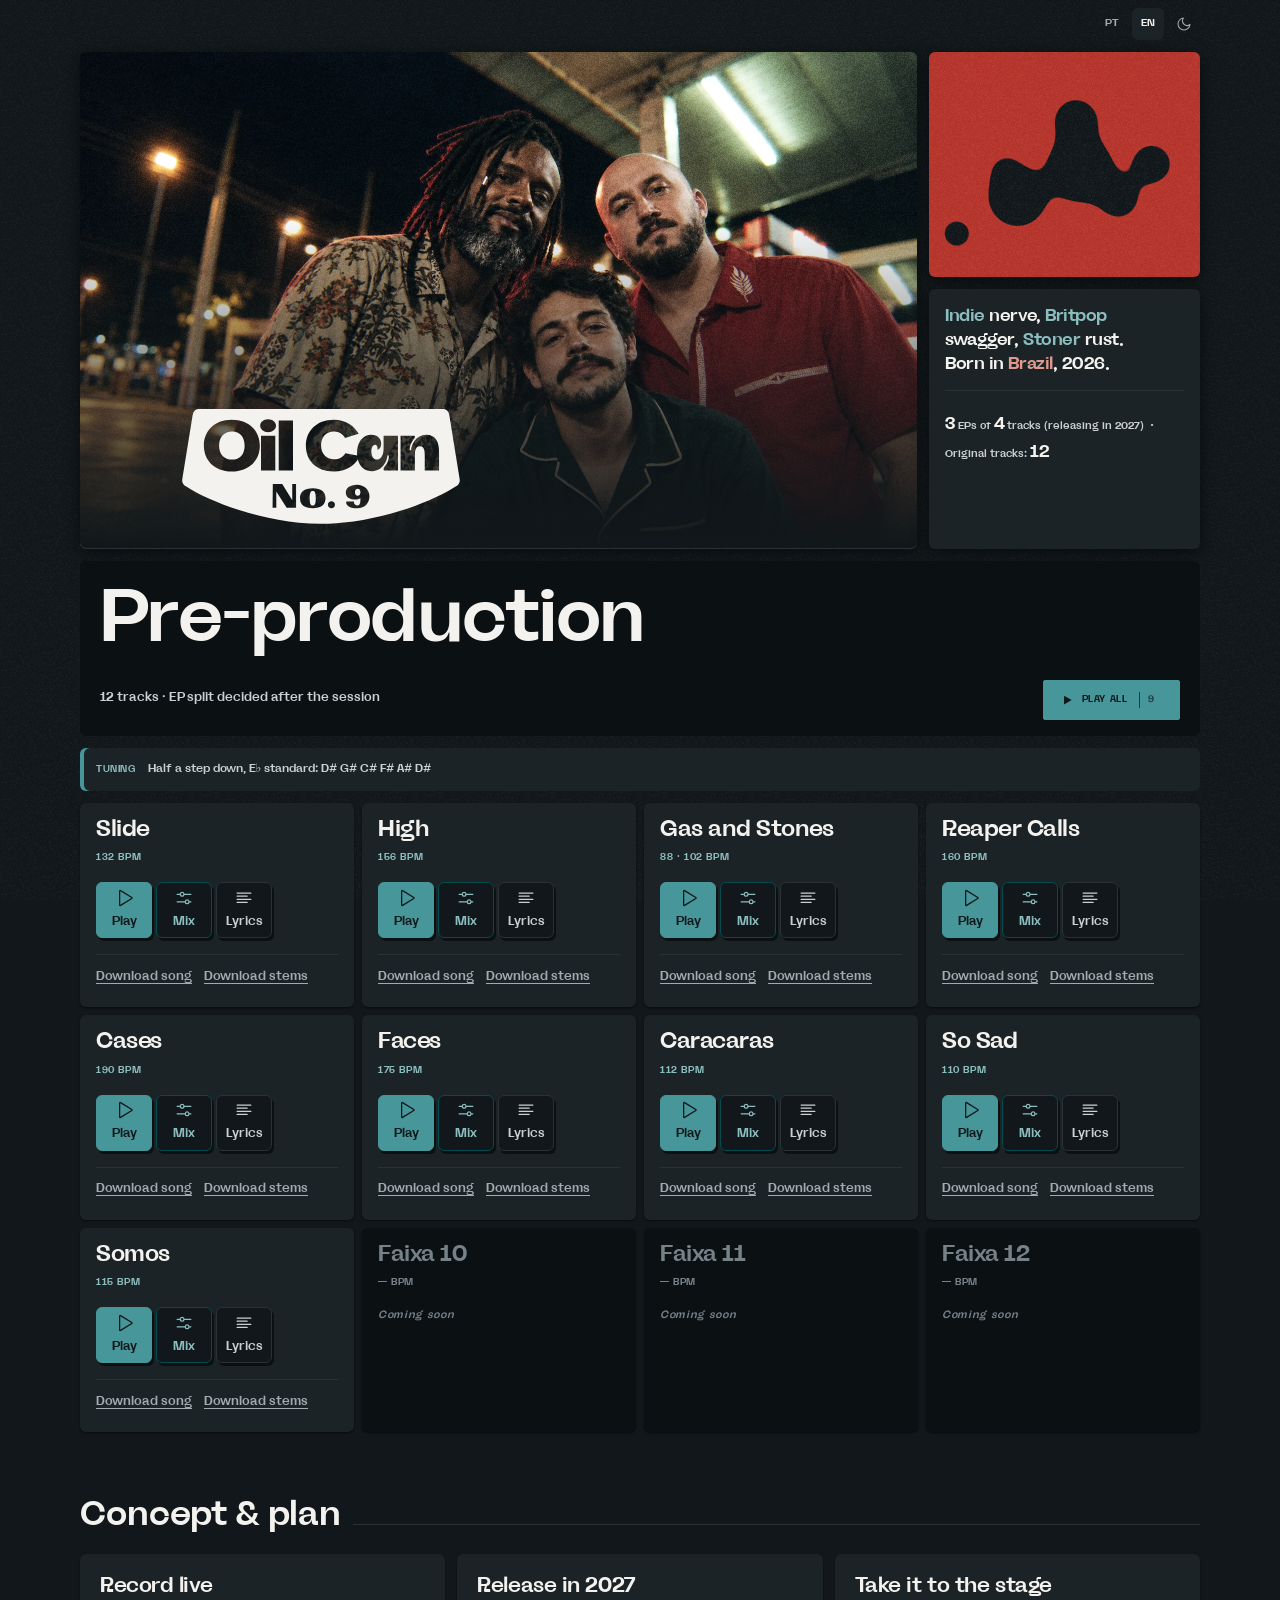
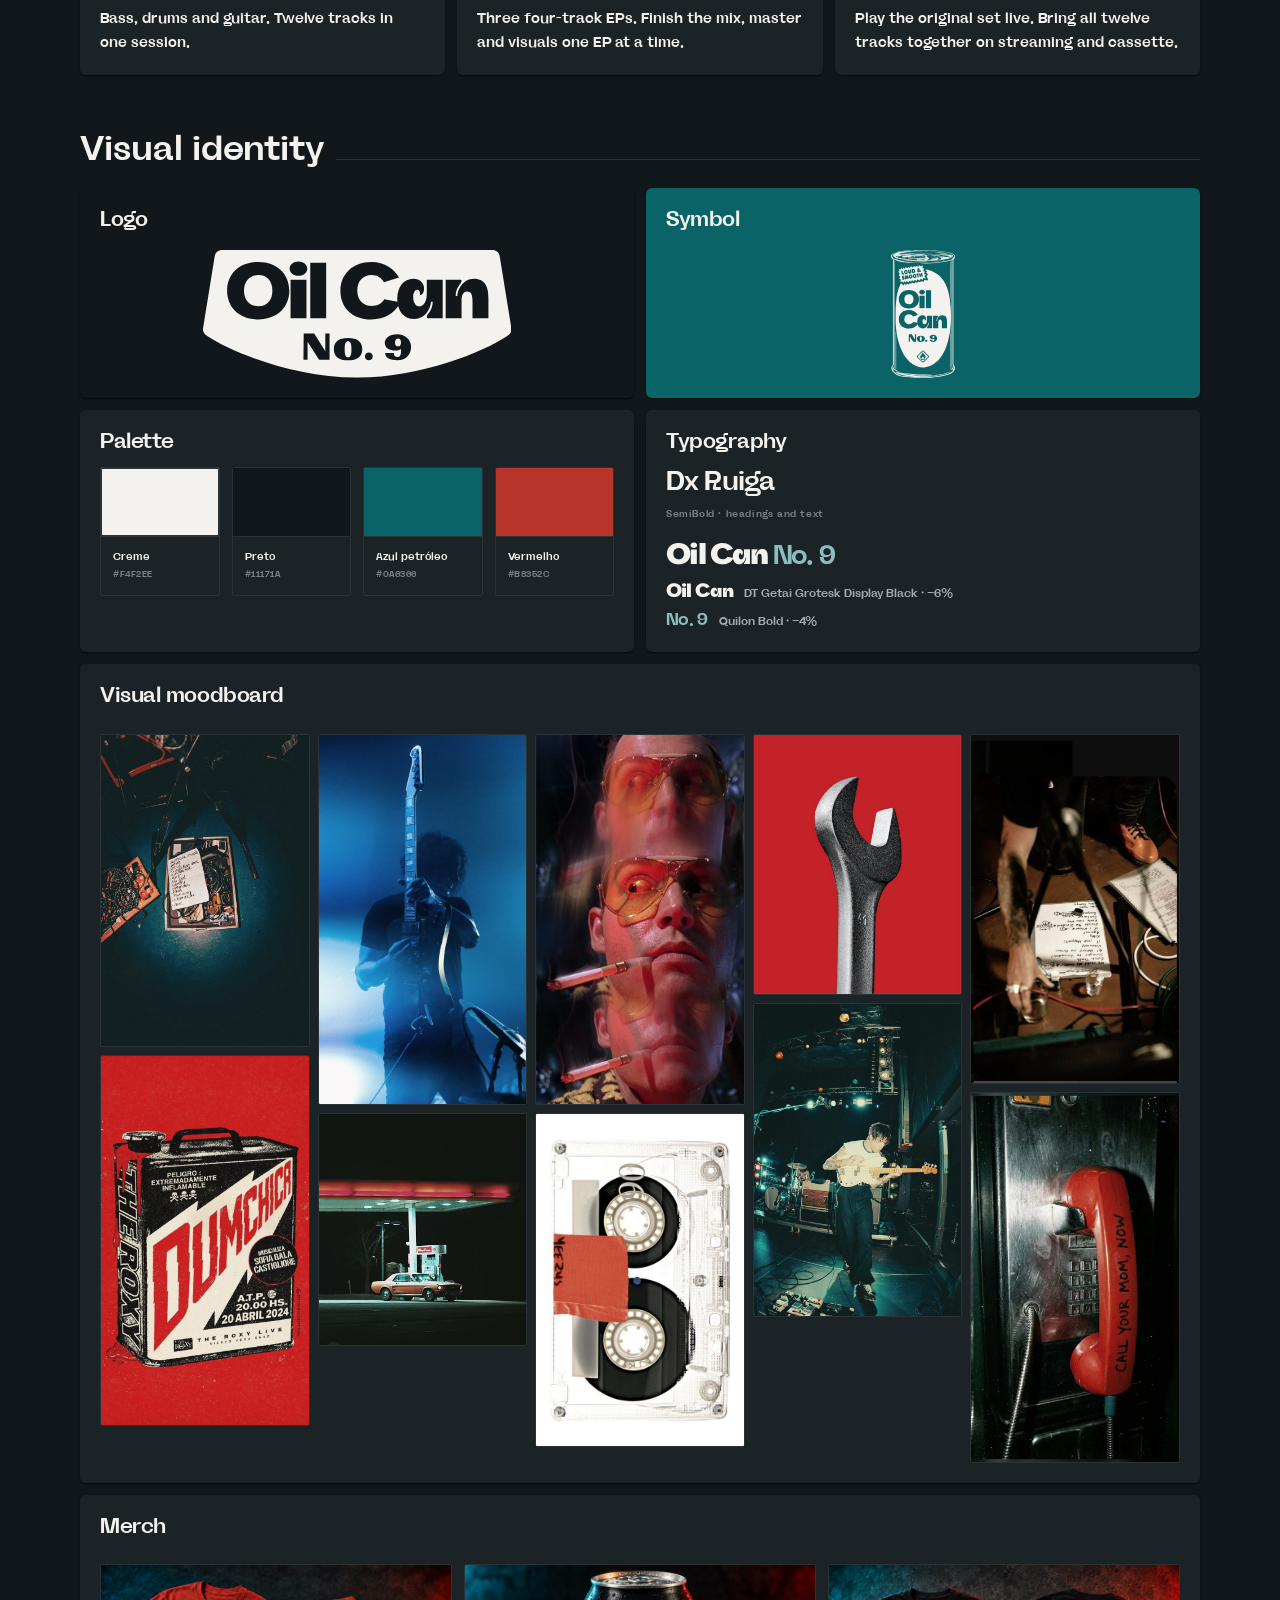
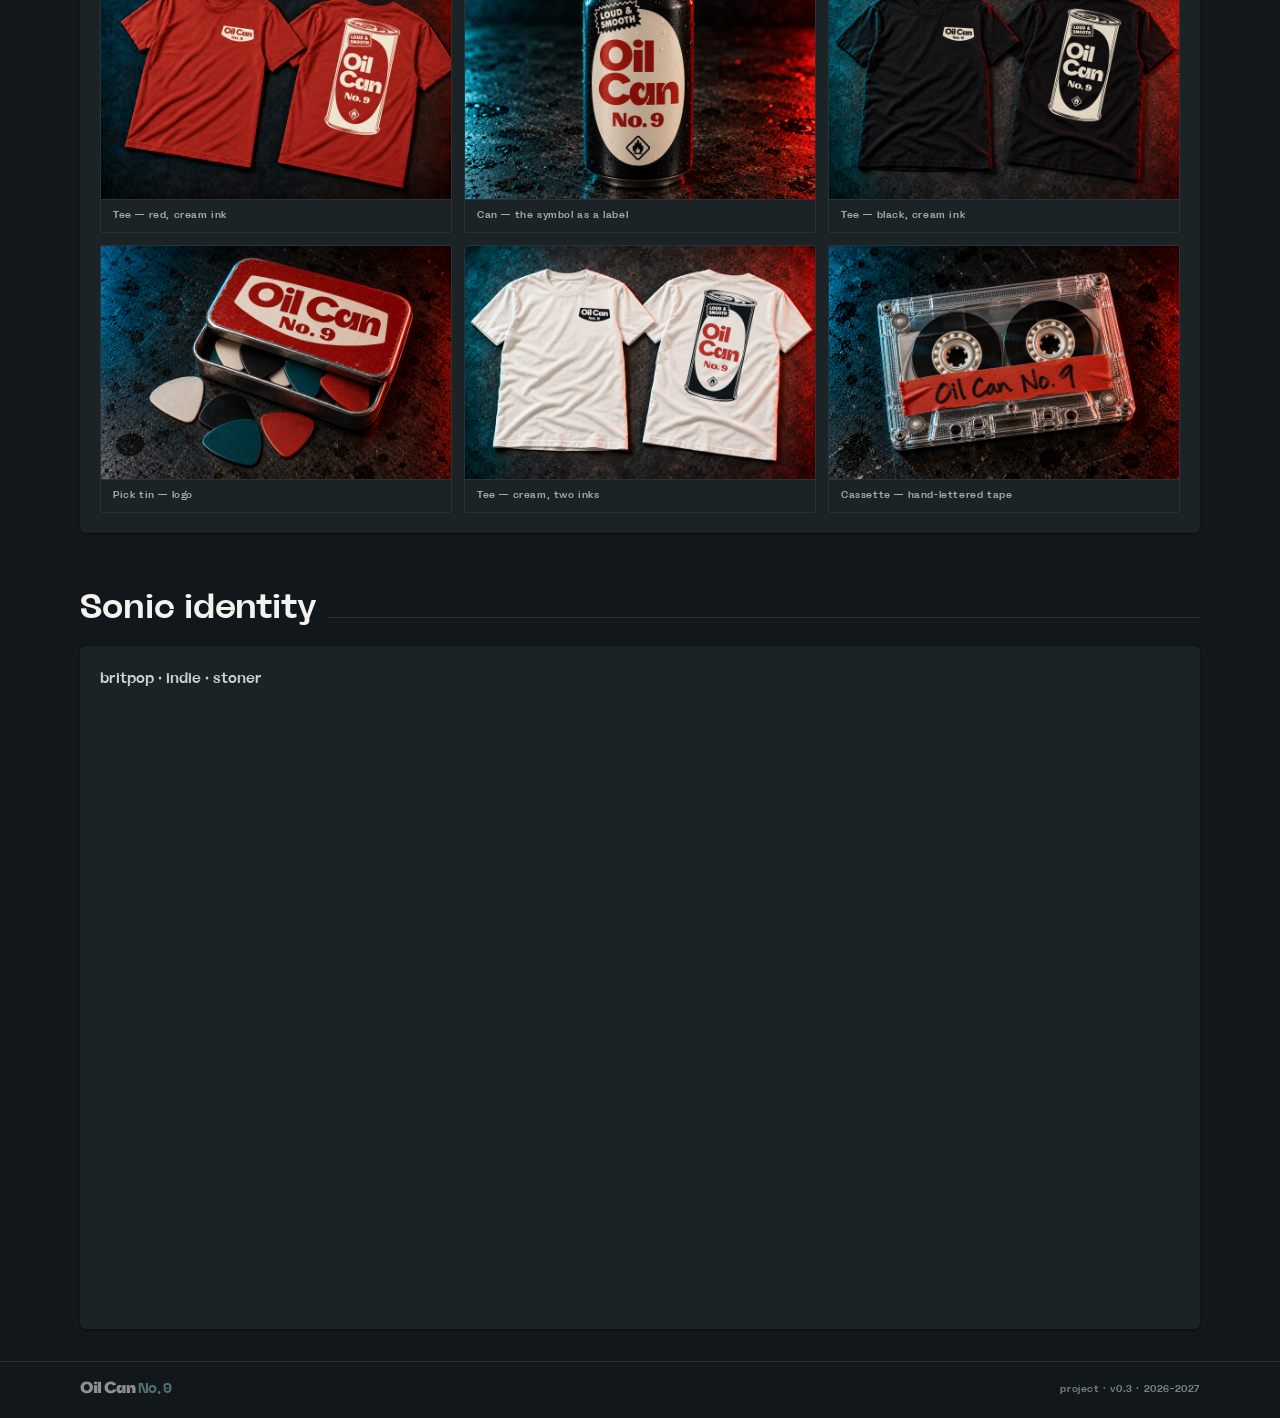
==== commit 071f9875: "Set interface typography to Dx Ruiga SemiBold" ====
--- a/index.html
+++ b/index.html
@@ -685,8 +685,8 @@
       </article>
       <article class="editorial__card">
         <h3 data-i18n="slTipo">Typography</h3>
-        <p class="type-specimen__sample type-specimen__sample--ui-display">Dx Lactos Vol. 02</p>
-        <p class="type-specimen__meta" data-i18n="tipoUiWeights">Bold for headings · Medium for text</p>
+        <p class="type-specimen__sample type-specimen__sample--ui-display">Dx Ruiga</p>
+        <p class="type-specimen__meta" data-i18n="tipoUiWeights">SemiBold · headings and text</p>
         <p class="wordmark name-specimen">Oil Can <span class="wordmark__no9">No. 9</span></p>
         <dl class="name-specimen__rules">
           <div><dt class="wordmark">Oil Can</dt><dd>DT Getai Grotesk Display Black · −6%</dd></div>
--- a/css/tokens.css
+++ b/css/tokens.css
@@ -7,9 +7,9 @@
    ============================================================ */
 
 @font-face {
-  font-family: 'Dx Lactos Vol. 02';
-  src: url('../assets/fonts/dx-lactos-medium.woff2') format('woff2');
-  font-weight: 500;
+  font-family: 'Dx Ruiga';
+  src: url('../assets/fonts/dx-ruiga-semibold.woff2') format('woff2');
+  font-weight: 600;
   font-style: normal;
   font-display: swap;
 }
@@ -95,7 +95,7 @@
    ------------------------------------------------------------ */
 :root {
   /* Famílias */
-  --font-body: 'Dx Lactos Vol. 02', system-ui, sans-serif;
+  --font-body: 'Dx Ruiga', system-ui, sans-serif;
   --font-display: var(--font-body);
   --font-wordmark: 'DT Getai Grotesk Display', var(--font-body);
   --font-wordmark-number: 'Quilon', var(--font-body);
--- a/css/components.css
+++ b/css/components.css
@@ -2006,12 +2006,21 @@
   display: grid;
   min-height: var(--bento-oil-height);
   overflow: hidden;
-  background: var(--brand-blue);
+  background: var(--brand-red);
   color: var(--brand-ground);
 }
 
 .bento__oil svg { width: 100%; height: 100%; position: absolute; }
 .oil__ink { fill: currentColor; }
+
+.bento__oil::after {
+  content: '';
+  position: absolute;
+  inset: 0;
+  background: var(--film-grain) left top / var(--page-grain-size) repeat;
+  opacity: .28;
+  pointer-events: none;
+}
 
 .bento__intro {
   grid-area: intro;
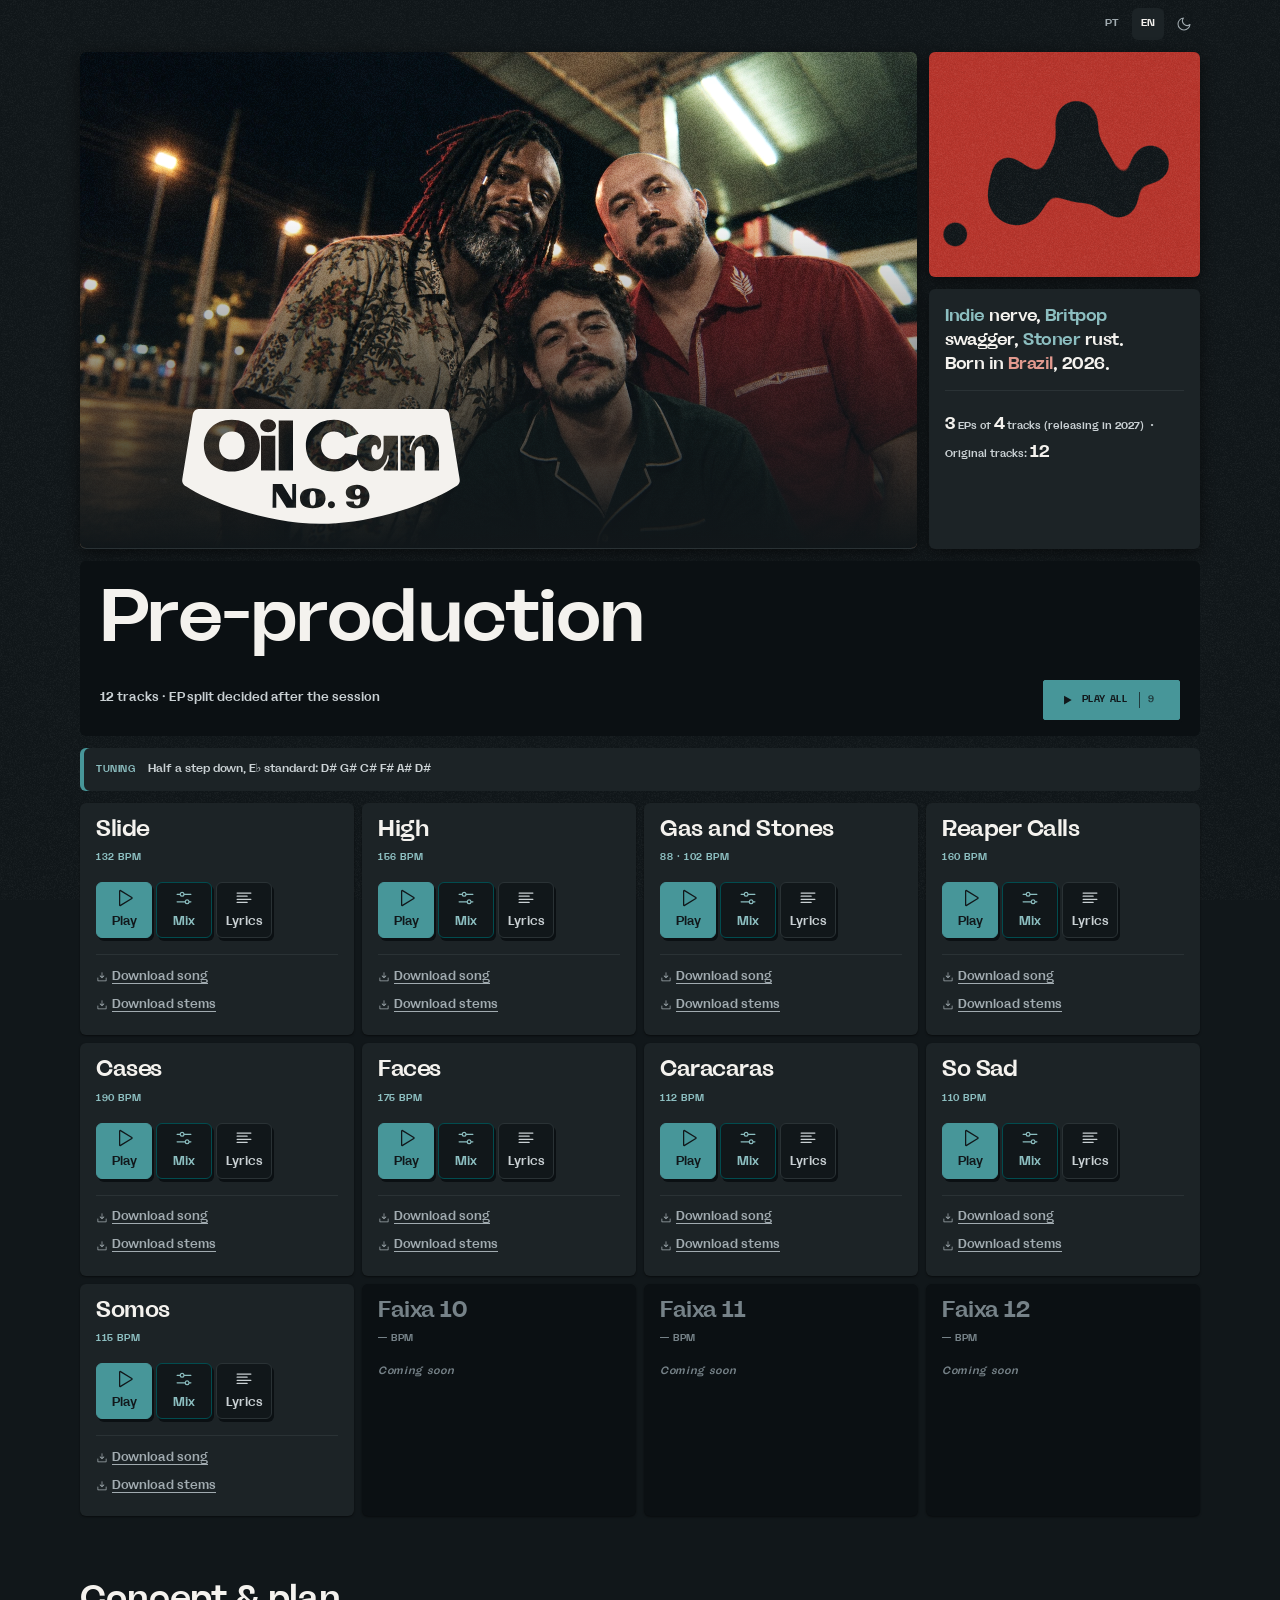
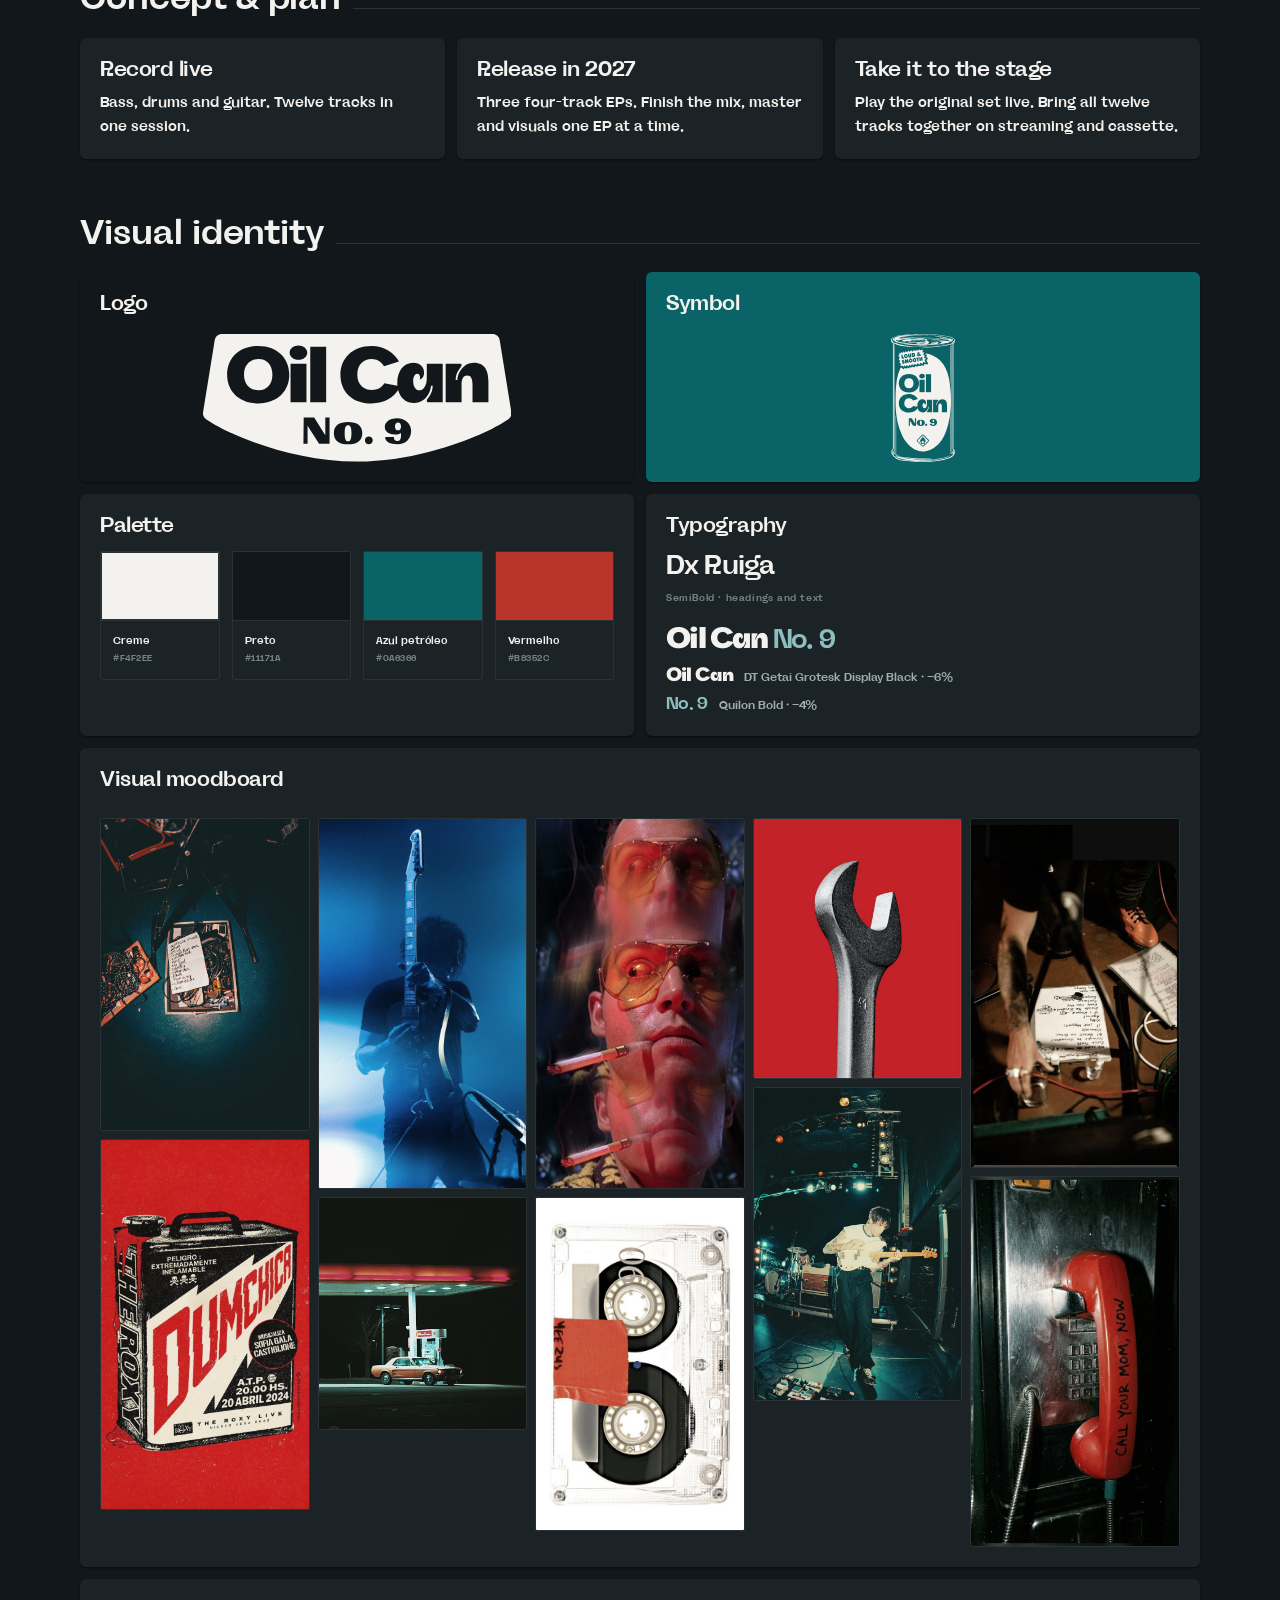
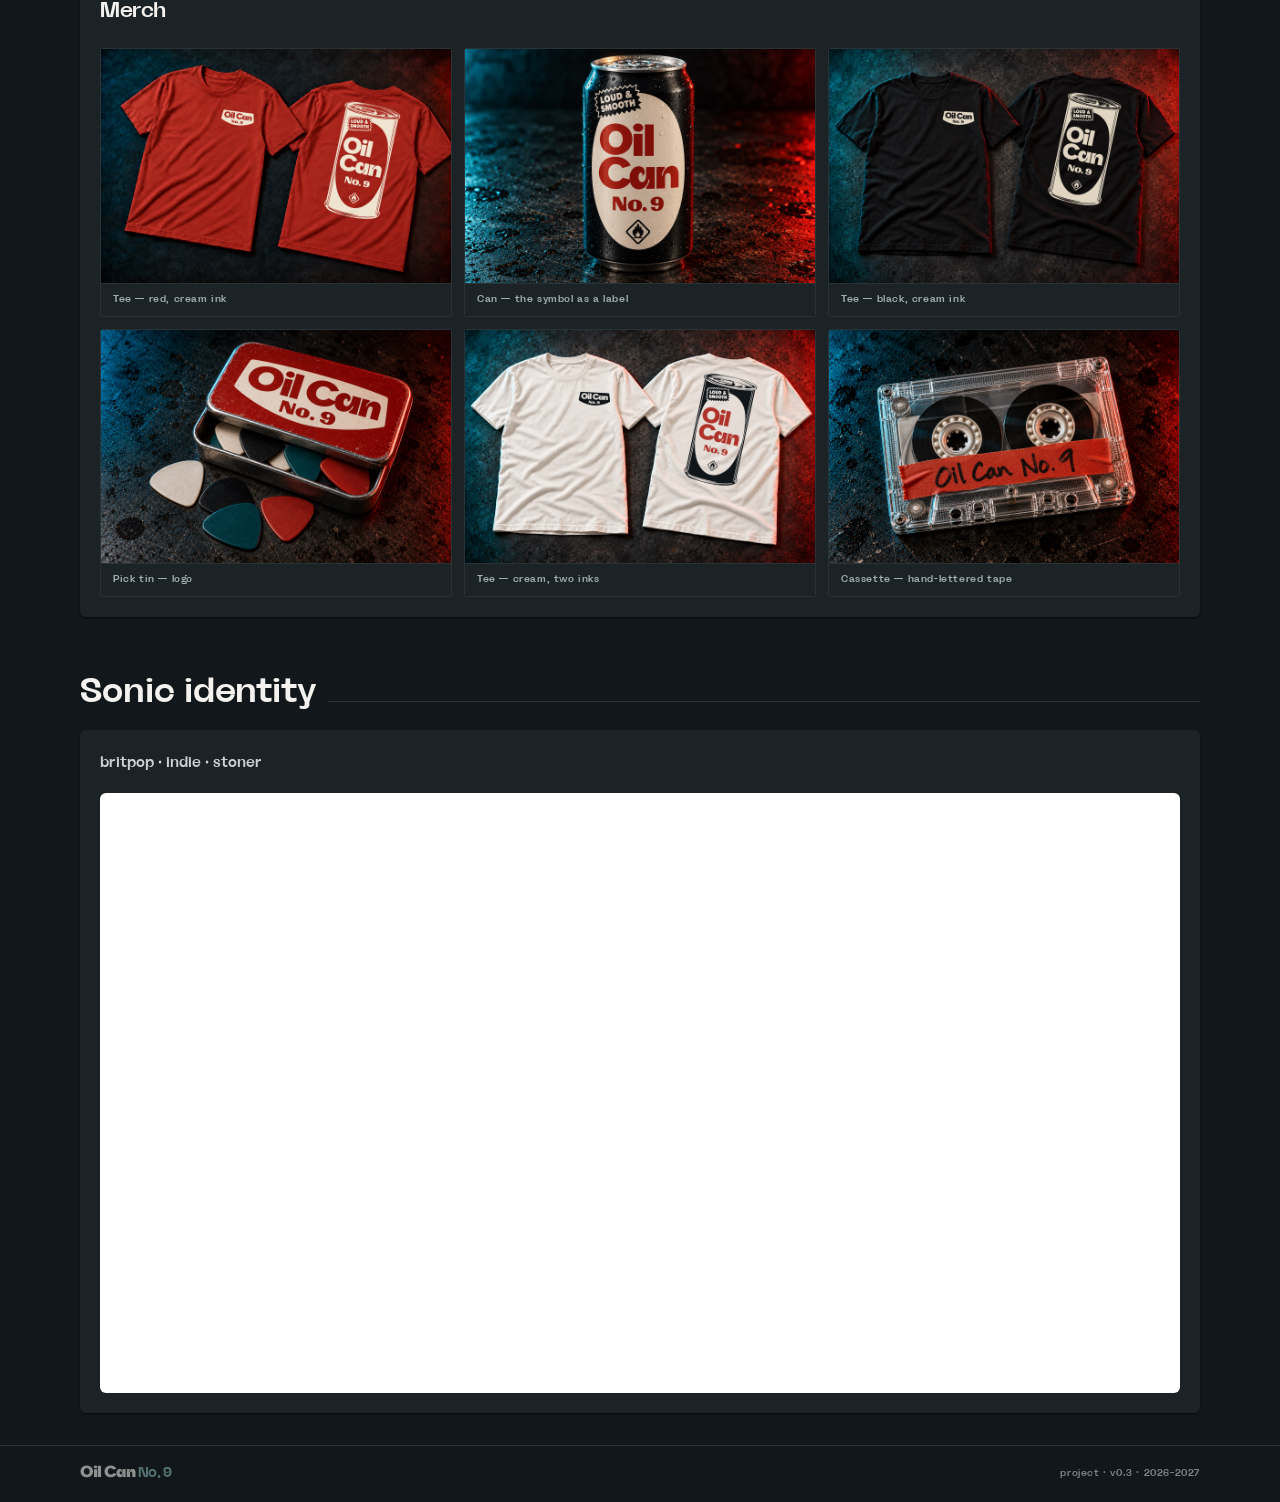
==== commit 64552d57: "Add download icons to track links" ====
--- a/index.html
+++ b/index.html
@@ -60,6 +60,7 @@
      ============================================================ -->
 <svg width="0" height="0" style="position:absolute" aria-hidden="true" focusable="false" xmlns="http://www.w3.org/2000/svg">
   <defs>
+    <symbol id="ph-download-simple" viewBox="0 0 256 256"><path d="M224,144v64a8,8,0,0,1-8,8H40a8,8,0,0,1-8-8V144a8,8,0,0,1,16,0v56H208V144a8,8,0,0,1,16,0Zm-101.66,5.66a8,8,0,0,0,11.32,0l40-40a8,8,0,0,0-11.32-11.32L136,124.69V32a8,8,0,0,0-16,0v92.69L93.66,98.34a8,8,0,0,0-11.32,11.32Z"/></symbol>
     <symbol id="ph-play" viewBox="0 0 256 256"><path d="M232.4,114.49,88.32,26.35a16,16,0,0,0-16.2-.3A15.86,15.86,0,0,0,64,39.87V216.13A15.94,15.94,0,0,0,80,232a16.07,16.07,0,0,0,8.36-2.35L232.4,141.51a15.81,15.81,0,0,0,0-27ZM80,215.94V40l143.83,88Z"/></symbol>
     <symbol id="ph-pause" viewBox="0 0 256 256"><path d="M200,32H160a16,16,0,0,0-16,16V208a16,16,0,0,0,16,16h40a16,16,0,0,0,16-16V48A16,16,0,0,0,200,32Zm0,176H160V48h40ZM96,32H56A16,16,0,0,0,40,48V208a16,16,0,0,0,16,16H96a16,16,0,0,0,16-16V48A16,16,0,0,0,96,32Zm0,176H56V48H96Z"/></symbol>
     <symbol id="ph-sliders-horizontal" viewBox="0 0 256 256"><path d="M40,88H73a32,32,0,0,0,62,0h81a8,8,0,0,0,0-16H135a32,32,0,0,0-62,0H40a8,8,0,0,0,0,16Zm64-24A16,16,0,1,1,88,80,16,16,0,0,1,104,64ZM216,168H199a32,32,0,0,0-62,0H40a8,8,0,0,0,0,16h97a32,32,0,0,0,62,0h17a8,8,0,0,0,0-16Zm-48,24a16,16,0,1,1,16-16A16,16,0,0,1,168,192Z"/></symbol>
@@ -164,8 +165,14 @@
           </button>
         </div>
         <div class="track__downloads">
-          <a href="assets/audio/Slide-Pre-v2.mp3" download data-i18n="dlMp3">Download song</a>
-          <a href="assets/audio/Slide-Tracks.zip" download data-i18n="dlStems">Download stems</a>
+          <a href="assets/audio/Slide-Pre-v2.mp3" download>
+            <svg viewBox="0 0 256 256" fill="currentColor" aria-hidden="true"><use href="#ph-download-simple"/></svg>
+            <span data-i18n="dlMp3">Download song</span>
+          </a>
+          <a href="assets/audio/Slide-Tracks.zip" download>
+            <svg viewBox="0 0 256 256" fill="currentColor" aria-hidden="true"><use href="#ph-download-simple"/></svg>
+            <span data-i18n="dlStems">Download stems</span>
+          </a>
         </div>
         <div class="track__lyrics">
           <div class="lyrics">life is ice, too thin to walk
@@ -228,8 +235,14 @@
           </button>
         </div>
         <div class="track__downloads">
-          <a href="assets/audio/Higher-Pre-v3.mp3" download data-i18n="dlMp3">Download song</a>
-          <a href="assets/audio/High-Tracks.zip" download data-i18n="dlStems">Download stems</a>
+          <a href="assets/audio/Higher-Pre-v3.mp3" download>
+            <svg viewBox="0 0 256 256" fill="currentColor" aria-hidden="true"><use href="#ph-download-simple"/></svg>
+            <span data-i18n="dlMp3">Download song</span>
+          </a>
+          <a href="assets/audio/High-Tracks.zip" download>
+            <svg viewBox="0 0 256 256" fill="currentColor" aria-hidden="true"><use href="#ph-download-simple"/></svg>
+            <span data-i18n="dlStems">Download stems</span>
+          </a>
         </div>
         <div class="track__lyrics">
           <div class="lyrics">you say enough to stay here
@@ -272,8 +285,14 @@
           </button>
         </div>
         <div class="track__downloads">
-          <a href="assets/audio/Gas-v2.mp3" download data-i18n="dlMp3">Download song</a>
-          <a href="assets/audio/Gas-Tracks.zip" download data-i18n="dlStems">Download stems</a>
+          <a href="assets/audio/Gas-v2.mp3" download>
+            <svg viewBox="0 0 256 256" fill="currentColor" aria-hidden="true"><use href="#ph-download-simple"/></svg>
+            <span data-i18n="dlMp3">Download song</span>
+          </a>
+          <a href="assets/audio/Gas-Tracks.zip" download>
+            <svg viewBox="0 0 256 256" fill="currentColor" aria-hidden="true"><use href="#ph-download-simple"/></svg>
+            <span data-i18n="dlStems">Download stems</span>
+          </a>
         </div>
         <div class="track__lyrics">
           <div class="lyrics">days before the sun stood still
@@ -324,8 +343,14 @@
           </button>
         </div>
         <div class="track__downloads">
-          <a href="assets/audio/Reaper-Pre-v1.mp3" download data-i18n="dlMp3">Download song</a>
-          <a href="assets/audio/Reaper-Tracks.zip" download data-i18n="dlStems">Download stems</a>
+          <a href="assets/audio/Reaper-Pre-v1.mp3" download>
+            <svg viewBox="0 0 256 256" fill="currentColor" aria-hidden="true"><use href="#ph-download-simple"/></svg>
+            <span data-i18n="dlMp3">Download song</span>
+          </a>
+          <a href="assets/audio/Reaper-Tracks.zip" download>
+            <svg viewBox="0 0 256 256" fill="currentColor" aria-hidden="true"><use href="#ph-download-simple"/></svg>
+            <span data-i18n="dlStems">Download stems</span>
+          </a>
         </div>
         <div class="track__lyrics">
           <div class="lyrics">fast steed through an open space
@@ -373,8 +398,14 @@
           </button>
         </div>
         <div class="track__downloads">
-          <a href="assets/audio/Cases-v4.mp3" download data-i18n="dlMp3">Download song</a>
-          <a href="assets/audio/Cases-Tracks.zip" download data-i18n="dlStems">Download stems</a>
+          <a href="assets/audio/Cases-v4.mp3" download>
+            <svg viewBox="0 0 256 256" fill="currentColor" aria-hidden="true"><use href="#ph-download-simple"/></svg>
+            <span data-i18n="dlMp3">Download song</span>
+          </a>
+          <a href="assets/audio/Cases-Tracks.zip" download>
+            <svg viewBox="0 0 256 256" fill="currentColor" aria-hidden="true"><use href="#ph-download-simple"/></svg>
+            <span data-i18n="dlStems">Download stems</span>
+          </a>
         </div>
         <div class="track__lyrics">
           <div class="lyrics">my high heels get thicker
@@ -435,8 +466,14 @@
           </button>
         </div>
         <div class="track__downloads">
-          <a href="assets/audio/Faces-v1.mp3" download data-i18n="dlMp3">Download song</a>
-          <a href="assets/audio/Faces-Tracks.zip" download data-i18n="dlStems">Download stems</a>
+          <a href="assets/audio/Faces-v1.mp3" download>
+            <svg viewBox="0 0 256 256" fill="currentColor" aria-hidden="true"><use href="#ph-download-simple"/></svg>
+            <span data-i18n="dlMp3">Download song</span>
+          </a>
+          <a href="assets/audio/Faces-Tracks.zip" download>
+            <svg viewBox="0 0 256 256" fill="currentColor" aria-hidden="true"><use href="#ph-download-simple"/></svg>
+            <span data-i18n="dlStems">Download stems</span>
+          </a>
         </div>
         <div class="track__lyrics">
           <div class="lyrics">oh, there’s a path to follow
@@ -492,8 +529,14 @@
           </button>
         </div>
         <div class="track__downloads">
-          <a href="assets/audio/Caracaras-v1.mp3" download data-i18n="dlMp3">Download song</a>
-          <a href="assets/audio/Caracara-Tracks.zip" download data-i18n="dlStems">Download stems</a>
+          <a href="assets/audio/Caracaras-v1.mp3" download>
+            <svg viewBox="0 0 256 256" fill="currentColor" aria-hidden="true"><use href="#ph-download-simple"/></svg>
+            <span data-i18n="dlMp3">Download song</span>
+          </a>
+          <a href="assets/audio/Caracara-Tracks.zip" download>
+            <svg viewBox="0 0 256 256" fill="currentColor" aria-hidden="true"><use href="#ph-download-simple"/></svg>
+            <span data-i18n="dlStems">Download stems</span>
+          </a>
         </div>
         <div class="track__lyrics">
           <div class="lyrics">in a window, I see a caracara awake
@@ -534,8 +577,14 @@
           </button>
         </div>
         <div class="track__downloads">
-          <a href="assets/audio/So-Sad-v1.mp3" download data-i18n="dlMp3">Download song</a>
-          <a href="assets/audio/So-Sad-Tracks.zip" download data-i18n="dlStems">Download stems</a>
+          <a href="assets/audio/So-Sad-v1.mp3" download>
+            <svg viewBox="0 0 256 256" fill="currentColor" aria-hidden="true"><use href="#ph-download-simple"/></svg>
+            <span data-i18n="dlMp3">Download song</span>
+          </a>
+          <a href="assets/audio/So-Sad-Tracks.zip" download>
+            <svg viewBox="0 0 256 256" fill="currentColor" aria-hidden="true"><use href="#ph-download-simple"/></svg>
+            <span data-i18n="dlStems">Download stems</span>
+          </a>
         </div>
         <div class="track__lyrics">
           <div class="lyrics">we are so sad you know
@@ -568,8 +617,14 @@
           </button>
         </div>
         <div class="track__downloads">
-          <a href="assets/audio/Somos-Pre-v1.mp3" download data-i18n="dlMp3">Download song</a>
-          <a href="assets/audio/Somos-Tracks.zip" download data-i18n="dlStems">Download stems</a>
+          <a href="assets/audio/Somos-Pre-v1.mp3" download>
+            <svg viewBox="0 0 256 256" fill="currentColor" aria-hidden="true"><use href="#ph-download-simple"/></svg>
+            <span data-i18n="dlMp3">Download song</span>
+          </a>
+          <a href="assets/audio/Somos-Tracks.zip" download>
+            <svg viewBox="0 0 256 256" fill="currentColor" aria-hidden="true"><use href="#ph-download-simple"/></svg>
+            <span data-i18n="dlStems">Download stems</span>
+          </a>
         </div>
         <div class="track__lyrics">
           <div class="lyrics">o querem de você
--- a/css/tokens.css
+++ b/css/tokens.css
@@ -12,6 +12,8 @@
   font-weight: 600;
   font-style: normal;
   font-display: swap;
+  /* O espécime desenha apenas o acento de U+00FA e U+00FC. */
+  unicode-range: U+0000-00F9, U+00FB, U+00FD-10FFFF;
 }
 
 @font-face {
--- a/css/components.css
+++ b/css/components.css
@@ -563,8 +563,15 @@
 .track__downloads a {
   display: inline-flex;
   align-items: center;
+  gap: var(--sp-1);
   min-height: var(--sp-7);
   color: var(--text-tertiary);
+}
+
+.track__downloads svg {
+  width: var(--sp-3);
+  height: var(--sp-3);
+  flex-shrink: 0;
 }
 
 .track__downloads a:hover { color: var(--accent-text); }
